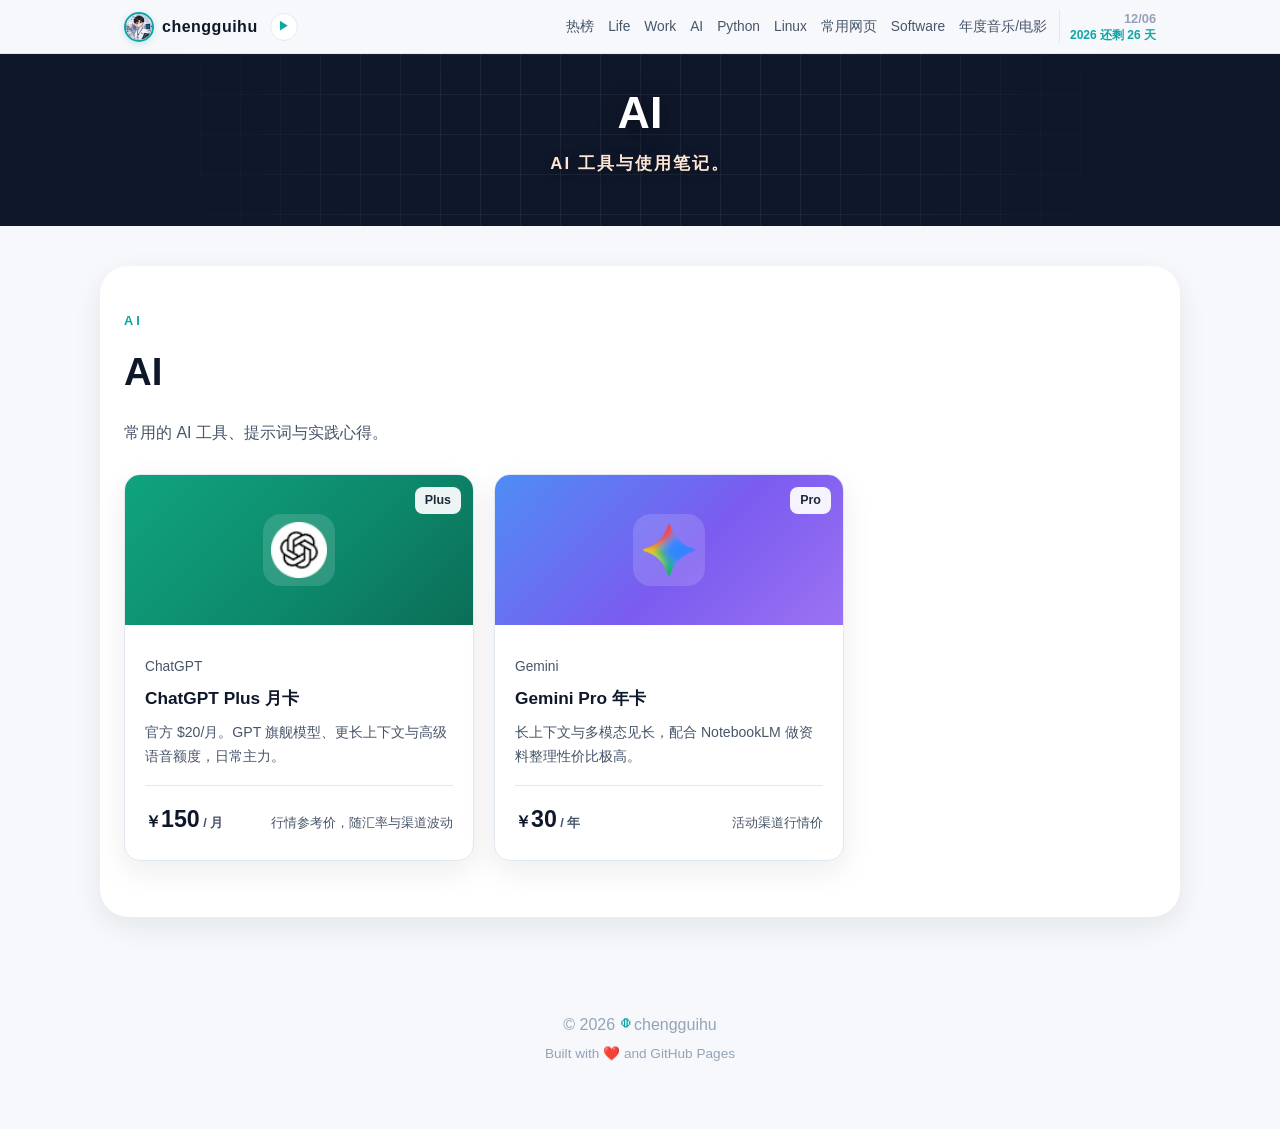
==== ai.html @ ebf8a83f "Work page: remove password hint leakage (no plaintext account), hero motto to Fab quote, drop kicker" ====
<!DOCTYPE html>
<html lang="zh-CN">
<head>
  <meta charset="UTF-8" />
  <meta name="viewport" content="width=device-width, initial-scale=1.0" />
  <title>AI | 硅基火花 · chengguihu</title>
  <meta name="description" content="常用的 AI 工具、提示词与实践心得。" />
  <link rel="stylesheet" href="css/style.css?v=20261007f" />
  <style>
    /* AI 页专用样式（仅本页生效） */
    .ai-grid { display: grid; grid-template-columns: repeat(auto-fit, minmax(280px, 1fr)); gap: 20px; max-width: 720px; }
    .ai-card {
      background: var(--surface); border: 1px solid var(--line); border-radius: 16px;
      overflow: hidden; box-shadow: var(--shadow); transition: transform .2s, box-shadow .2s;
    }
    .ai-card:hover { transform: translateY(-4px); box-shadow: 0 12px 32px rgba(0, 0, 0, .12); }
    .ai-card-head {
      height: 150px; display: flex; align-items: center; justify-content: center;
      position: relative; overflow: hidden;
    }
    .ai-card-head.gpt { background: linear-gradient(135deg, #10a37f, #0d8a6c 55%, #0b6e57); }
    .ai-card-head.gemini { background: linear-gradient(135deg, #4e8df5, #7b5cf0 55%, #9b72f2); }
    .ai-card-head img { width: 72px; height: 72px; border-radius: 18px; background: rgba(255, 255, 255, .14); padding: 8px; }
    .ai-badge {
      position: absolute; top: 12px; right: 12px; background: rgba(255, 255, 255, .92);
      color: #1f2937; font-size: 0.78rem; font-weight: 700; padding: 3px 10px; border-radius: 8px;
    }
    .ai-card-body { padding: 16px 20px 20px; }
    .ai-brand { color: var(--ink-soft); font-size: 0.86rem; margin-bottom: 6px; }
    .ai-title { margin: 0 0 8px; font-size: 1.08rem; color: var(--ink); }
    .ai-desc { color: var(--ink-soft); font-size: 0.88rem; line-height: 1.7; margin: 0 0 16px; }
    .ai-price-row {
      display: flex; align-items: baseline; justify-content: space-between;
      border-top: 1px solid var(--line); padding-top: 14px;
    }
    .ai-price { font-size: 1.45rem; font-weight: 800; color: var(--ink); }
    .ai-price .rmb { font-size: 1rem; font-weight: 700; }
    .ai-price-note { color: var(--ink-soft); font-size: 0.8rem; }
  </style>
</head>
<body>
  <!-- 背景音乐 -->
  <audio id="bgm" preload="auto"></audio>

  <!-- 顶部导航 -->
  <header class="nav" id="top">
    <div class="nav-inner">
      <div class="nav-left">
        <a class="brand" href="index.html" title="回到首页">
          <img class="brand-avatar" src="assets/avatar.jpg" alt="small wafer 头像" />
          <span>chengguihu</span>
        </a>
        <div class="nav-music">
          <button class="nav-music-toggle" id="navMusicToggle" aria-label="播放/暂停">▶</button>
          <div class="nav-music-menu" id="navMusicMenu">
            <button class="nav-music-track active" data-src="assets/bgm.mp3">曲 1</button>
            <button class="nav-music-track" data-src="assets/bgm-2.mp3">曲 2</button>
            <button class="nav-music-track" data-src="assets/bgm-3.mp3">曲 3</button>
          </div>
        </div>
      </div>
      <div class="nav-right">
        <nav class="nav-links">
          <a href="index.html#hot">热榜</a>
          <a href="life.html">Life</a>
          <a href="articles.html">Work</a>
          <a href="ai.html">AI</a>
          <a href="python.html">Python</a>
          <a href="linux.html">Linux</a>
          <a href="webapps.html">常用网页</a>
          <a href="tools.html">Software</a>
          <a href="annual.html">年度音乐/电影</a>
        </nav>
<div class="nav-countdown" id="navCountdown">
          <span class="countdown-date">--/--</span>
          <span class="countdown-days">--</span>
        </div>
      </div>
    </div>
  </header>

  <!-- 英雄区 -->
  <section class="hero hero-small">
    <div class="hero-grid" aria-hidden="true"></div>
    <div class="hero-inner">
      <h1 class="hero-title">AI</h1>
      <p class="hero-motto">AI 工具与使用笔记。</p>
    </div>
  </section>

  <!-- 内容区 -->
  <section class="section section-alt" id="ai">
    <div class="section-head">
      <span class="section-kicker">AI</span>
      <h2>AI</h2>
    </div>
    <p class="section-lead">常用的 AI 工具、提示词与实践心得。</p>

    <div class="ai-grid">
      <div class="ai-card">
        <div class="ai-card-head gpt">
          <img src="assets/icons/chatgpt.png" alt="ChatGPT" />
          <span class="ai-badge">Plus</span>
        </div>
        <div class="ai-card-body">
          <p class="ai-brand">ChatGPT</p>
          <h3 class="ai-title">ChatGPT Plus 月卡</h3>
          <p class="ai-desc">官方 $20/月。GPT 旗舰模型、更长上下文与高级语音额度，日常主力。</p>
          <div class="ai-price-row">
            <span class="ai-price"><span class="rmb">￥</span>150<span class="ai-price-note"> / 月</span></span>
            <span class="ai-price-note">行情参考价，随汇率与渠道波动</span>
          </div>
        </div>
      </div>
      <div class="ai-card">
        <div class="ai-card-head gemini">
          <img src="assets/icons/gemini.png" alt="Gemini" />
          <span class="ai-badge">Pro</span>
        </div>
        <div class="ai-card-body">
          <p class="ai-brand">Gemini</p>
          <h3 class="ai-title">Gemini Pro 年卡</h3>
          <p class="ai-desc">长上下文与多模态见长，配合 NotebookLM 做资料整理性价比极高。</p>
          <div class="ai-price-row">
            <span class="ai-price"><span class="rmb">￥</span>30<span class="ai-price-note"> / 年</span></span>
            <span class="ai-price-note">活动渠道行情价</span>
          </div>
        </div>
      </div>
    </div>
  </section>

  <!-- 页脚 -->
  <footer class="footer">
    <p>© 2026 <span class="brand-chip">◍</span> chengguihu</p>
    <p class="footer-sub">Built with ❤️ and GitHub Pages</p>
  </footer>

  <script src="js/main.js?v=20261007f"></script>
</body>
</html>
---- css/style.css ----
:root {
  --bg: #f6f8fb;
  --surface: #ffffff;
  --ink: #0f172a;
  --ink-soft: #475569;
  --ink-faint: #94a3b8;
  --line: #e2e8f0;
  --brand: #0ea5a4;        /* wafer teal */
  --brand-2: #2563eb;      /* circuit blue */
  --brand-warm: #f59e0b;   /* 暖色辅调，配 hero 图 */
  --brand-dark: #0b3b3a;
  --shadow: 0 10px 30px rgba(15, 23, 42, 0.08);
  --radius: 16px;
  --maxw: 1080px;
}

* { box-sizing: border-box; }

html { scroll-behavior: smooth; }

body {
  margin: 0;
  font-family: -apple-system, BlinkMacSystemFont, "Segoe UI", "PingFang SC",
    "Hiragino Sans GB", "Microsoft YaHei", sans-serif;
  color: var(--ink);
  background: var(--bg);
  line-height: 1.7;
  -webkit-font-smoothing: antialiased;
}

a { color: inherit; text-decoration: none; }

/* ---------- 导航 ---------- */
.nav {
  position: sticky;
  top: 0;
  z-index: 50;
  background: rgba(246, 248, 251, 0.85);
  backdrop-filter: saturate(180%) blur(12px);
  border-bottom: 1px solid var(--line);
}
.nav-inner {
  max-width: var(--maxw);
  margin: 0 auto;
  padding: 10px 24px;
  display: flex;
  align-items: center;
  justify-content: space-between;
  gap: 16px;
}
.nav-left, .nav-right { display: flex; align-items: center; gap: 12px; }
.brand {
  font-weight: 800;
  font-size: 1rem;
  letter-spacing: 0.5px;
  display: flex;
  align-items: center;
  gap: 8px;
  white-space: nowrap;
}
.brand-avatar {
  width: 30px;
  height: 30px;
  border-radius: 50%;
  object-fit: cover;
  border: 2px solid var(--brand);
  box-shadow: 0 2px 6px rgba(14,165,164,.22);
  transition: transform .15s ease;
  flex-shrink: 0;
}
.brand:hover .brand-avatar { transform: scale(1.06); }
.brand-chip { color: var(--brand); font-size: 1.3rem; line-height: 1; }

/* 导航音乐 */
.nav-music { position: relative; }
.nav-music-toggle {
  width: 28px; height: 28px;
  border-radius: 50%;
  border: 1px solid var(--line);
  background: var(--surface);
  color: var(--brand);
  font-size: 0.75rem;
  cursor: pointer;
  display: flex; align-items: center; justify-content: center;
  transition: all .2s ease;
  flex-shrink: 0;
}
.nav-music-toggle:hover { border-color: var(--brand); transform: scale(1.08); }
.nav-music-toggle.playing {
  background: var(--brand);
  color: #04201f;
  border-color: var(--brand);
  animation: pulse-small 1.6s infinite;
}
.nav-music-menu {
  position: absolute;
  top: calc(100% + 8px);
  left: 0;
  min-width: 90px;
  background: var(--surface);
  border: 1px solid var(--line);
  border-radius: 12px;
  padding: 6px;
  box-shadow: var(--shadow);
  opacity: 0;
  visibility: hidden;
  transform: translateY(-6px);
  transition: all .2s ease;
}
.nav-music:hover .nav-music-menu,
.nav-music-menu.open {
  opacity: 1;
  visibility: visible;
  transform: translateY(0);
}
.nav-music-track {
  display: block;
  width: 100%;
  padding: 7px 12px;
  border: none;
  border-radius: 8px;
  background: transparent;
  color: var(--ink-soft);
  font-size: 0.85rem;
  text-align: left;
  cursor: pointer;
  transition: all .15s ease;
}
.nav-music-track:hover { background: #eef2f7; color: var(--brand); }
.nav-music-track.active { background: var(--brand); color: #04201f; }

/* 倒计时 */
.nav-countdown {
  display: flex;
  flex-direction: column;
  align-items: flex-end;
  line-height: 1.35;
  padding-left: 10px;
  border-left: 1px solid var(--line);
}
.countdown-date {
  font-size: 0.8rem;
  color: var(--ink-faint);
  font-weight: 600;
}
.countdown-days {
  font-size: 0.75rem;
  color: var(--brand);
  font-weight: 700;
  white-space: nowrap;
}

.nav-links { display: flex; align-items: center; gap: 14px; flex-wrap: wrap; }
.nav-links a { color: var(--ink-soft); font-size: 0.86rem; font-weight: 500; transition: color .2s; white-space: nowrap; }
.nav-links a:hover { color: var(--brand); }
.nav-links a.active { color: var(--brand); font-weight: 700; }

/* 移动端菜单：≤760px 时 nav-links 常驻平铺显示（胶囊样式见文件末尾响应式） */

/* 导航下拉菜单 */
.nav-drop { position: relative; }
.nav-drop-btn {
  display: flex; align-items: center; gap: 4px;
  background: none; border: none; cursor: pointer;
  color: var(--ink-soft); font-size: 0.86rem; font-weight: 500;
  font-family: inherit;
  padding: 0;
  transition: color .2s;
  white-space: nowrap;
}
.nav-drop-btn:hover, .nav-drop.open .nav-drop-btn { color: var(--brand); }
.nav-drop .caret { font-size: 0.7rem; transition: transform .2s; }
.nav-drop.open .caret { transform: rotate(180deg); }
.nav-drop-menu {
  position: absolute;
  top: calc(100% + 10px);
  left: 50%;
  transform: translateX(-50%) translateY(-6px);
  min-width: 160px;
  background: var(--surface);
  border: 1px solid var(--line);
  border-radius: 12px;
  padding: 6px;
  box-shadow: var(--shadow);
  opacity: 0;
  visibility: hidden;
  transition: all .2s ease;
  z-index: 60;
}
.nav-drop.open .nav-drop-menu {
  opacity: 1;
  visibility: visible;
  transform: translateX(-50%) translateY(0);
}
.nav-drop-menu a {
  display: block;
  padding: 8px 12px;
  border-radius: 8px;
  color: var(--ink-soft);
  font-size: 0.86rem;
  white-space: nowrap;
  transition: all .15s ease;
}
.nav-drop-menu a:hover { background: #eef2f7; color: var(--brand); }

/* 滚动渐显 */
.reveal { opacity: 0; transform: translateY(18px); transition: opacity .6s ease, transform .6s ease; }
.reveal.in-view { opacity: 1; transform: none; }
@media (prefers-reduced-motion: reduce) {
  .reveal { opacity: 1; transform: none; transition: none; }
  html { scroll-behavior: auto; }
}
.nav-cta {
  padding: 5px 11px;
  border: 1px solid var(--line);
  border-radius: 999px;
  color: var(--ink) !important;
  font-size: 0.82rem;
}
.nav-cta:hover { border-color: var(--brand); color: var(--brand) !important; }

/* ---------- 英雄区（带背景图） ---------- */
.hero {
  position: relative;
  overflow: hidden;
  color: #fff;
  padding: 34px 24px 30px;
  background:
    linear-gradient(180deg, rgba(15,23,42,0.40) 0%, rgba(15,23,42,0.65) 55%, rgba(15,23,42,0.85) 100%),
    url('../assets/hero-bg.jpg') center/cover no-repeat;
  background-color: #0f172a;
}
.hero-small { padding: 34px 24px 28px; }
.hero-small .hero-title { font-size: clamp(1.8rem, 5vw, 2.8rem); }
.hero-grid {
  position: absolute;
  inset: 0;
  background-image:
    linear-gradient(rgba(255, 255, 255, 0.06) 1px, transparent 1px),
    linear-gradient(90deg, rgba(255, 255, 255, 0.06) 1px, transparent 1px);
  background-size: 40px 40px;
  mask-image: radial-gradient(circle at 50% 40%, #000 30%, transparent 80%);
  pointer-events: none;
}
.hero-inner { position: relative; max-width: var(--maxw); margin: 0 auto; text-align: center; }
.hero-eyebrow {
  letter-spacing: 4px;
  font-size: 0.75rem;
  color: var(--brand-warm);
  margin: 0 0 12px;
  font-weight: 700;
  text-shadow: 0 2px 12px rgba(0, 0, 0, 0.4);
}
.hero-motto {
  font-size: 1.05rem;
  color: #fde6d4;
  margin: 0 0 20px;
  font-weight: 600;
  text-shadow: 0 2px 12px rgba(0, 0, 0, 0.4);
  letter-spacing: 2px;
}
.hero-title {
  font-size: clamp(2.2rem, 6vw, 3.6rem);
  line-height: 1.1;
  margin: 0 0 12px;
  font-weight: 800;
  text-shadow: 0 4px 24px rgba(0, 0, 0, 0.45);
}
.hero-tagline {
  font-size: 1.15rem;
  color: #fff;
  margin: 0 0 24px;
  font-weight: 500;
  text-shadow: 0 2px 12px rgba(0, 0, 0, 0.4);
}
.hero-actions { display: flex; gap: 14px; justify-content: center; flex-wrap: wrap; }

/* ---------- Hero 搜索框 ---------- */
.hero-search { max-width: 620px; margin: 0 auto; }
.search-tabs { display: flex; justify-content: center; gap: 26px; margin-bottom: 14px; }
.search-tab {
  background: none; border: none; cursor: pointer;
  font-size: 1.05rem; font-weight: 700; color: rgba(255,255,255,.75);
  padding: 2px 4px 6px; position: relative;
  font-family: inherit; transition: color .2s;
}
.search-tab:hover { color: #fff; }
.search-tab.active { color: #fff; }
.search-tab.active::after {
  content: ""; position: absolute; left: 15%; right: 15%; bottom: 0;
  height: 8px; background: rgba(253, 230, 150, .8); border-radius: 4px; z-index: -1;
}
.search-tab.active { z-index: 1; }
.search-bar {
  display: flex; align-items: stretch;
  background: #fff; border-radius: 14px;
  padding: 6px; box-shadow: 0 10px 34px rgba(0,0,0,.35);
}
.search-input {
  flex: 1; border: none; outline: none;
  font-size: 1rem; padding: 10px 14px;
  color: var(--ink); background: transparent;
  font-family: inherit; min-width: 0;
}
.search-input::placeholder { color: #9aa6b2; }
.search-btn {
  width: 52px; border: none; cursor: pointer;
  background: #1e2a78; color: #fff;
  border-radius: 10px; font-size: 1.15rem;
  transition: background .2s, transform .15s;
}
.search-btn:hover { background: var(--brand-2); transform: scale(1.04); }

.btn {
  display: inline-block;
  padding: 10px 22px;
  border-radius: 999px;
  font-weight: 600;
  font-size: 0.95rem;
  transition: transform .15s ease, box-shadow .2s ease, background .2s;
  border: 1px solid transparent;
}
.btn:hover { transform: translateY(-2px); }
.btn-primary { background: var(--brand); color: #04201f; box-shadow: 0 8px 24px rgba(14,165,164,.35); }
.btn-ghost  { background: rgba(255,255,255,.10); color: #fff; border: 1px solid rgba(255,255,255,.3); backdrop-filter: blur(4px); }

/* ---------- 通用 section ---------- */
.section { max-width: var(--maxw); margin: 0 auto; padding: 40px 24px 56px; }
.section-alt { background: var(--surface); border-radius: 28px; margin: 40px auto; box-shadow: var(--shadow); }
.section-head { margin-bottom: 14px; }
.section-kicker { font-size: 0.8rem; letter-spacing: 3px; color: var(--brand); font-weight: 700; }
.section-head h2 { font-size: clamp(1.8rem, 4vw, 2.4rem); margin: 6px 0 0; }
.section-lead { color: var(--ink-soft); max-width: 720px; margin: 0 0 28px; }

/* ---------- 关于 ---------- */
.about-grid { display: grid; grid-template-columns: 1.4fr 1fr; gap: 24px; }
.about-card { background: var(--surface); border: 1px solid var(--line); border-radius: var(--radius); padding: 28px; box-shadow: var(--shadow); }
.about-bio p { margin: 0 0 14px; color: var(--ink-soft); }
.about-bio strong { color: var(--ink); }
.about-note { font-size: 0.92rem; color: var(--brand-dark); background: #e6f7f6; padding: 10px 14px; border-radius: 10px; }
.about-skills h3 { margin: 0 0 16px; font-size: 1.1rem; }

.skill-groups { display: flex; flex-direction: column; gap: 14px; }
.skill-group { display: flex; align-items: center; gap: 10px; }
.skill-label {
  flex: 0 0 44px;
  font-size: 0.8rem;
  font-weight: 700;
  color: var(--brand);
  text-align: right;
}
.tag-list {
  list-style: none;
  padding: 0 0 4px;
  margin: 0;
  display: flex;
  flex-wrap: nowrap;
  gap: 8px;
  overflow-x: auto;
  flex: 1;
}
.tag-list li {
  flex: 0 0 auto;
  background: #eef2f7; color: var(--ink-soft);
  padding: 6px 12px; border-radius: 999px; font-size: 0.85rem; font-weight: 500;
  white-space: nowrap;
}

/* ---------- 公众号文章 ---------- */
.article-list { display: flex; flex-direction: column; gap: 16px; }
.article-item {
  display: flex; gap: 20px; align-items: flex-start;
  background: var(--bg); border: 1px solid var(--line);
  border-radius: var(--radius); padding: 20px 22px; transition: border-color .2s, transform .15s;
}
.article-item:hover { border-color: var(--brand); transform: translateY(-2px); }
.article-item .article-body { flex: 1; min-width: 0; }
.article-item h3 { margin: 0 0 8px; font-size: 1.1rem; line-height: 1.45; }
.article-item h3 a { color: var(--ink); transition: color .2s; }
.article-item h3 a:hover { color: var(--brand); }
.article-digest {
  margin: 0 0 12px; color: var(--ink-soft); font-size: 0.92rem; line-height: 1.65;
  display: -webkit-box; -webkit-line-clamp: 2; -webkit-box-orient: vertical; overflow: hidden;
}
.article-meta { display: flex; gap: 16px; color: var(--ink-faint); font-size: 0.85rem; }
.article-thumb {
  width: 132px; height: 92px; border-radius: 10px; object-fit: cover;
  flex-shrink: 0; border: 1px solid var(--line); background: #fff;
}
.article-thumb-hidden { display: none; }
@media (max-width: 640px) {
  .article-thumb { width: 96px; height: 72px; }
  .article-item { padding: 16px; gap: 14px; }
}
.article-link { color: var(--brand-2); font-weight: 600; font-size: 0.92rem; }

/* ---------- 常用网页集 ---------- */
.webapps-grid { display: grid; grid-template-columns: repeat(auto-fit, minmax(300px, 1fr)); gap: 20px; }
.webapp-group { background: var(--bg); border: 1px solid var(--line); border-radius: var(--radius); padding: 22px; }
.webapp-group h3 { margin: 0 0 14px; font-size: 1.05rem; }
.webapp-list { display: flex; flex-wrap: wrap; gap: 10px; }
.webapp-chip {
  display: inline-flex; align-items: center; gap: 8px;
  padding: 8px 14px; border: 1px solid var(--line); border-radius: 999px;
  background: var(--surface); color: var(--ink-soft); font-size: 0.9rem;
  transition: color .2s, border-color .2s, transform .2s, box-shadow .2s;
}
.webapp-chip img.webapp-icon {
  width: 18px; height: 18px; border-radius: 4px; object-fit: contain; flex: none;
  background: #fff;
}
.webapp-chip:hover {
  color: var(--brand); border-color: var(--brand);
  transform: translateY(-2px); box-shadow: var(--shadow);
}

/* ---------- 常用软件集（分类卡片） ---------- */
.tool-categories { display: flex; flex-direction: column; gap: 20px; }
.tool-category {
  background: var(--surface); border: 1px solid var(--line);
  border-radius: var(--radius); padding: 24px 28px;
  box-shadow: var(--shadow); transition: border-color .2s;
}
.tool-category:hover { border-color: var(--brand); }
.tool-category > h3 {
  margin: 0 0 18px;
  font-size: 1.1rem;
  color: var(--brand-dark);
  border-left: 4px solid var(--brand);
  padding-left: 12px;
}
.tool-items { display: grid; grid-template-columns: repeat(auto-fit, minmax(280px, 1fr)); gap: 18px 24px; }
.tool-item h4 { margin: 0 0 6px; font-size: 1rem; }
.tool-item h4 a { color: var(--brand-2); font-weight: 700; transition: color .2s; }
.tool-item h4 a:hover { color: var(--brand); }
.tool-item p { margin: 0; color: var(--ink-soft); font-size: 0.92rem; line-height: 1.65; }

/* ---------- 关注我 ---------- */
.social-grid { display: grid; grid-template-columns: repeat(auto-fit, minmax(240px, 1fr)); gap: 20px; }
.social-card {
  background: var(--surface); border: 1px solid var(--line);
  border-radius: var(--radius); padding: 24px; box-shadow: var(--shadow);
  text-align: center;
}
.social-card h3 { margin: 0 0 6px; font-size: 1.05rem; }
.social-name { font-weight: 800; font-size: 1.2rem; color: var(--ink); margin: 0 0 14px; }
.social-tip { color: var(--ink-soft); font-size: 0.9rem; margin: 12px 0 10px; }
.social-link { color: var(--brand-2); font-weight: 600; font-size: 0.92rem; }
.qr-box {
  width: 120px; height: 120px; margin: 0 auto;
  border: 1px dashed var(--line); border-radius: 10px;
  display: flex; align-items: center; justify-content: center;
  background: #f8fafc; overflow: hidden;
}
.qr-box img { width: 100%; height: 100%; object-fit: cover; }
.social-avatar {
  width: 64px; height: 64px; margin: 0 auto;
  border-radius: 50%; overflow: hidden;
  border: 2px solid var(--brand);
  box-shadow: 0 3px 10px rgba(14,165,164,.22);
}
.social-avatar img { width: 100%; height: 100%; object-fit: cover; }

/* ---------- 页脚 ---------- */
.footer { text-align: center; padding: 50px 24px 60px; color: var(--ink-faint); }
.footer p { margin: 4px 0; }
.footer-sub { font-size: 0.85rem; }

@keyframes pulse-small {
  0%, 100% { box-shadow: 0 0 0 0 rgba(14,165,164,.45); }
  50% { box-shadow: 0 0 0 8px rgba(14,165,164,0); }
}

/* ---------- 响应式 ---------- */
@media (max-width: 880px) {
  .nav-inner { flex-wrap: wrap; }
  .nav-right { width: 100%; justify-content: space-between; }
  .nav-countdown { display: none; }
}
@media (max-width: 760px) {
  .about-grid { grid-template-columns: 1fr; }
  .nav-inner { padding: 10px 14px; }
  .nav-right { flex-wrap: wrap; row-gap: 8px; }
  .nav-music { display: none; }
  /* 完整菜单常驻显示：胶囊式平铺，可换行 */
  .nav-links {
    order: 5;
    width: 100%;
    display: flex;
    flex-wrap: wrap;
    gap: 6px;
    justify-content: flex-start;
  }
  .nav-links a {
    display: inline-block;
    padding: 4px 12px;
    border: 1px solid var(--line);
    border-radius: 999px;
    background: var(--surface);
    font-size: 0.82rem;
    white-space: nowrap;
  }
  .nav-links a.active { border-color: var(--brand); background: rgba(14,165,164,.08); }
  .hero { padding: 50px 20px 40px; }
  .section { padding: 60px 20px; }
  .skill-group { align-items: flex-start; flex-direction: column; gap: 6px; }
  .skill-label { text-align: left; }
  .tool-category { padding: 20px 22px; }
  .tool-items { grid-template-columns: 1fr; }
}

/* ---------- 热榜（首页板块 / hot.html 共用） ---------- */
.hot-board { display: grid; grid-template-columns: repeat(auto-fill, minmax(330px, 1fr)); gap: 18px; }
.hot-board.single { grid-template-columns: 1fr; max-width: 720px; }
.hot-col {
  background: var(--surface); border: 1px solid var(--line);
  border-radius: var(--radius); box-shadow: var(--shadow); overflow: hidden;
}
/* 放在白色 section-alt 卡片里时，用浅底以免同色糊在一起 */
.section-alt .hot-col { background: var(--bg); box-shadow: none; }
.hot-col-head {
  display: flex; align-items: center; gap: 8px; padding: 14px 18px;
  border-bottom: 1px solid var(--line); font-weight: 800; font-size: 1rem;
}
.hot-col-head .dot { width: 8px; height: 8px; border-radius: 50%; flex-shrink: 0; }
.hot-col-head .count { margin-left: auto; font-size: 0.78rem; color: var(--ink-faint); font-weight: 500; }
.hot-list { list-style: none; margin: 0; padding: 6px 0; }
.hot-item { display: flex; align-items: flex-start; gap: 10px; padding: 9px 18px; transition: background .15s; }
.hot-item:hover { background: #eef2f7; }
.hot-rank {
  flex: 0 0 20px; text-align: center; font-weight: 800; font-size: 0.85rem;
  color: var(--ink-faint); line-height: 1.6;
}
.hot-rank.top1 { color: #e11d48; }
.hot-rank.top2 { color: #ea580c; }
.hot-rank.top3 { color: #d97706; }
.hot-body { flex: 1; min-width: 0; }
.hot-title {
  font-size: 0.92rem; line-height: 1.5; color: var(--ink);
  overflow: hidden; text-overflow: ellipsis;
  display: -webkit-box; -webkit-line-clamp: 2; -webkit-box-orient: vertical;
}
.hot-item:hover .hot-title { color: var(--brand); }
.hot-sub { display: flex; gap: 10px; align-items: center; margin-top: 3px; font-size: 0.76rem; color: var(--ink-faint); }
.hot-badge { display: inline-block; padding: 0 6px; border-radius: 6px; font-size: 0.7rem; background: #fee2e2; color: #dc2626; font-weight: 700; line-height: 1.5; }
.hot-hot { font-variant-numeric: tabular-nums; }
.hot-msg { padding: 26px 18px; color: var(--ink-faint); font-size: 0.9rem; text-align: center; }
.hot-skeleton { padding: 10px 18px; }
.hot-skeleton i {
  display: block; height: 12px; border-radius: 6px; margin: 12px 0;
  background: linear-gradient(90deg, #eef2f7 25%, #e2e8f0 37%, #eef2f7 63%);
  background-size: 400% 100%; animation: hot-shimmer 1.3s infinite;
}
@keyframes hot-shimmer { 0% { background-position: 100% 50%; } 100% { background-position: 0 50%; } }
.hot-foot { margin-top: 18px; display: flex; align-items: center; justify-content: space-between; gap: 12px; flex-wrap: wrap; }
.hot-updated { font-size: 0.82rem; color: var(--ink-faint); }
.hot-refresh {
  border: 1px solid var(--line); background: var(--surface); color: var(--ink-soft);
  padding: 7px 14px; border-radius: 999px; font-size: 0.85rem; cursor: pointer;
  font-family: inherit; transition: all .2s;
}
.hot-refresh:hover { border-color: var(--brand); color: var(--brand); }
.hot-refresh.spin { opacity: .6; pointer-events: none; }
@media (max-width: 640px) {
  .hot-board { grid-template-columns: 1fr; }
}
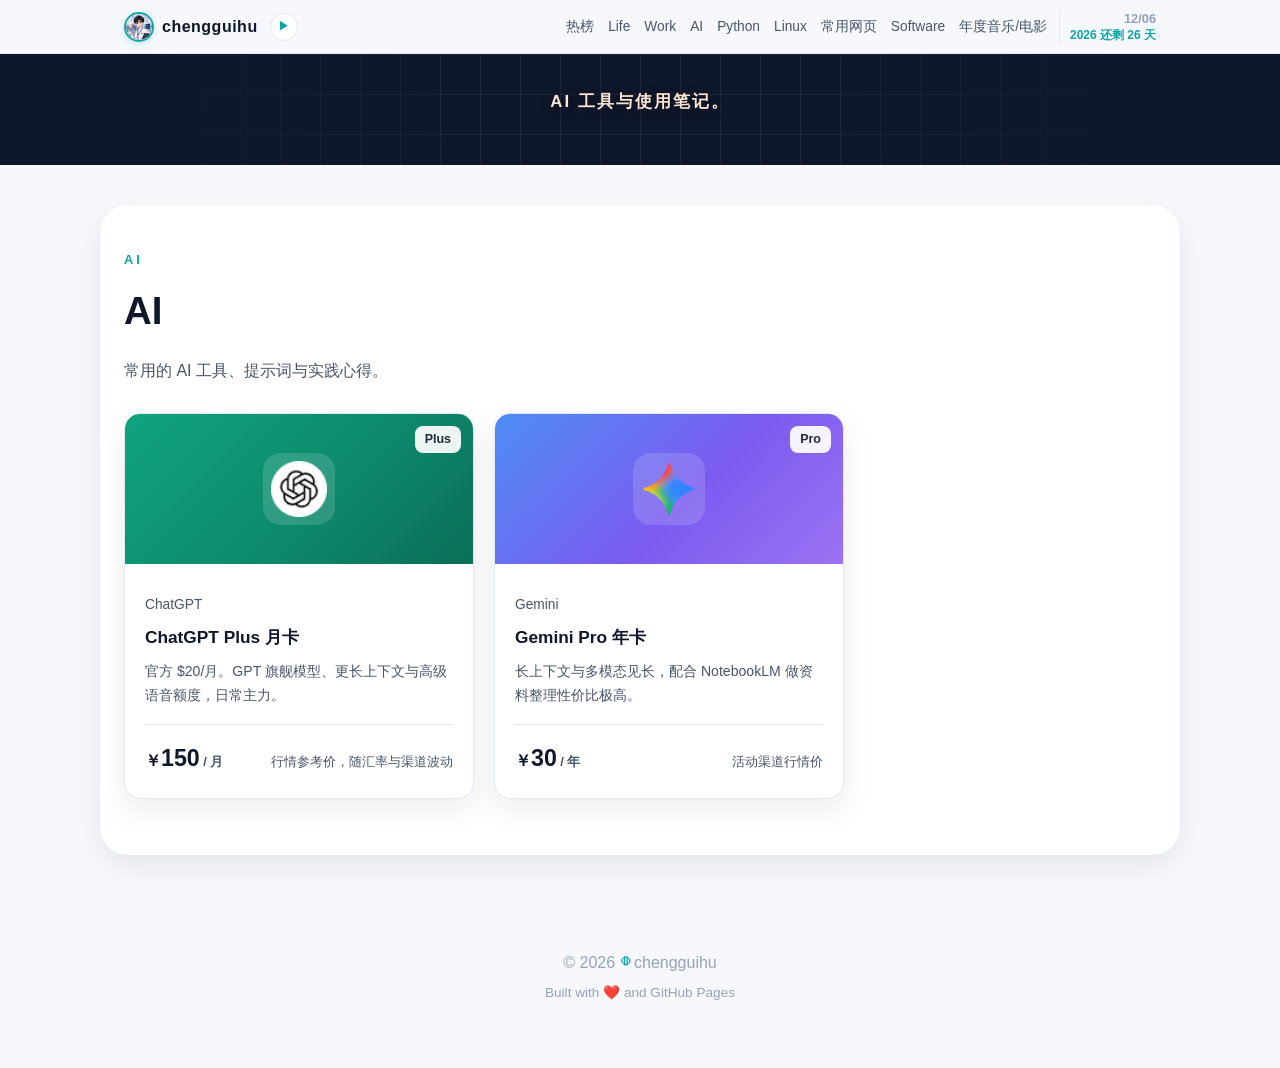
==== commit 094731c2: "Remove big hero titles on all subpages (keep motto only); homepage hero kept" ====
--- a/ai.html
+++ b/ai.html
@@ -83,7 +83,6 @@
   <section class="hero hero-small">
     <div class="hero-grid" aria-hidden="true"></div>
     <div class="hero-inner">
-      <h1 class="hero-title">AI</h1>
       <p class="hero-motto">AI 工具与使用笔记。</p>
     </div>
   </section>
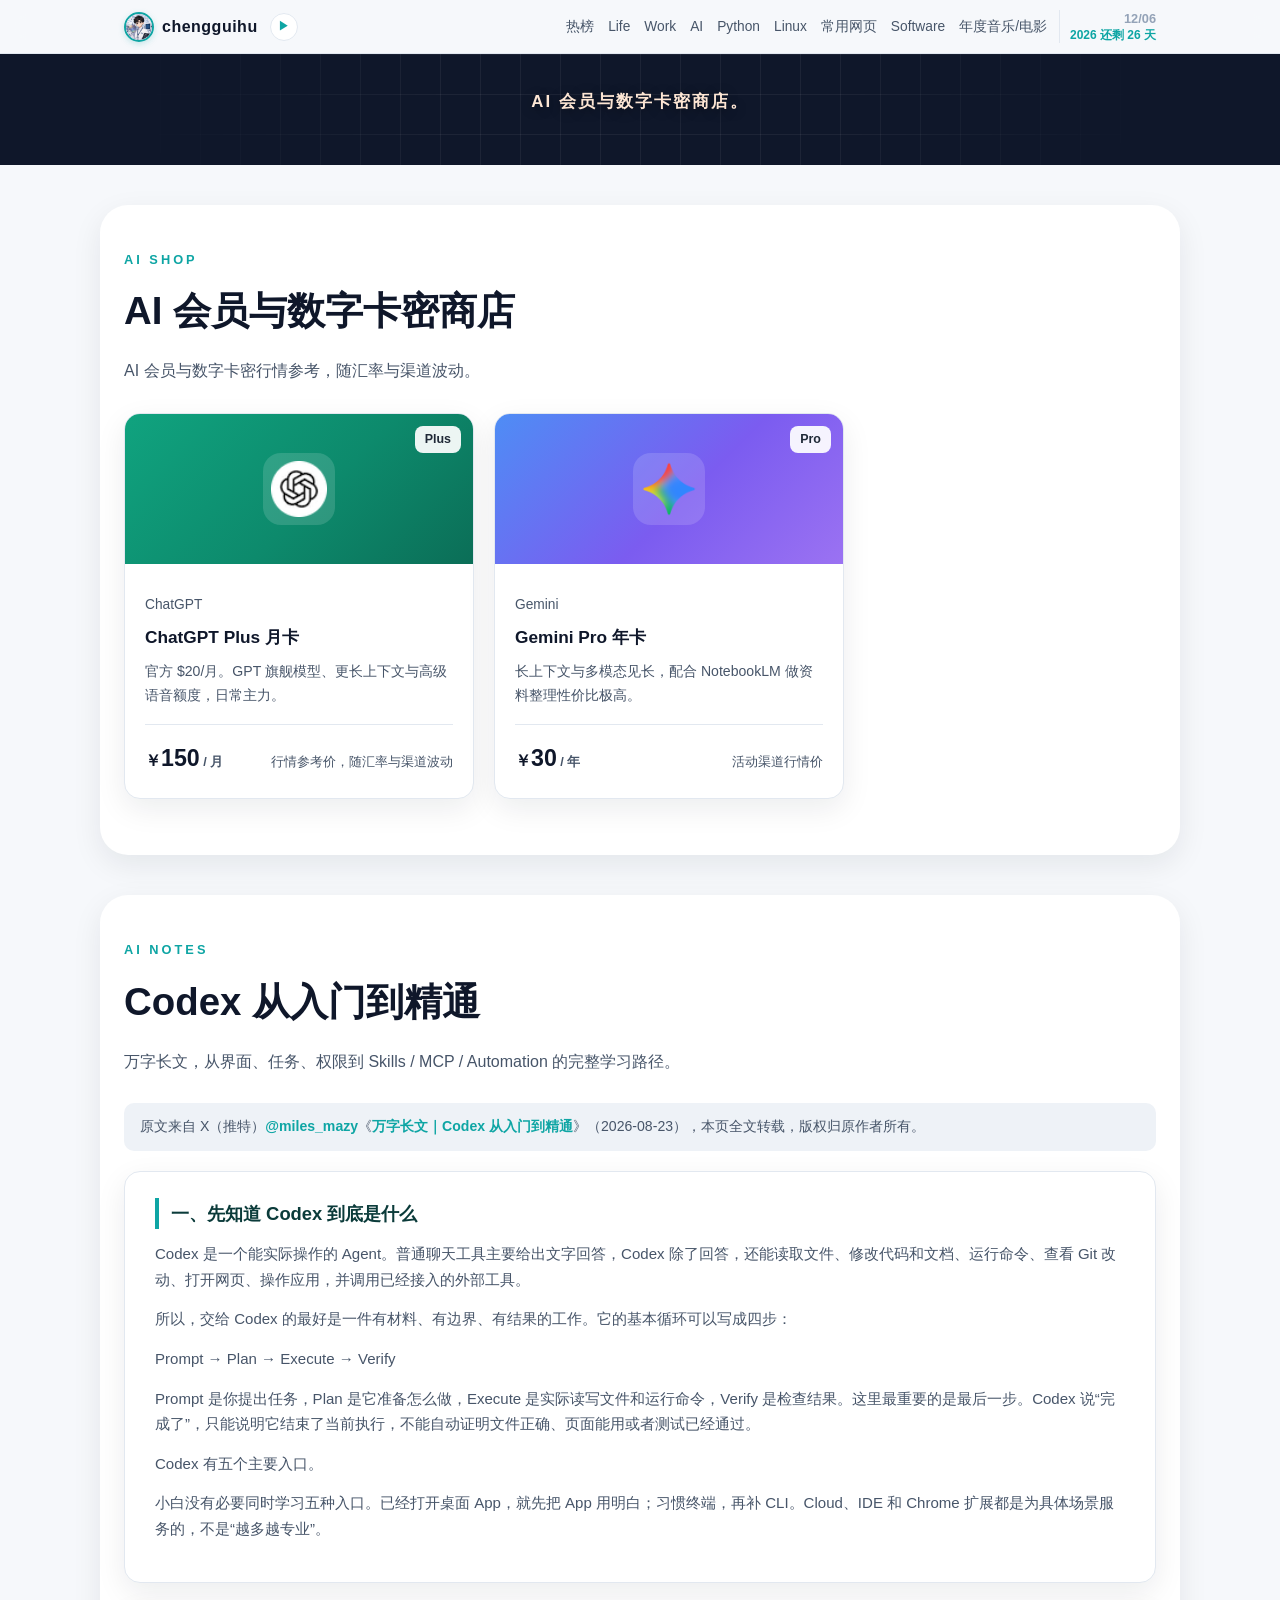
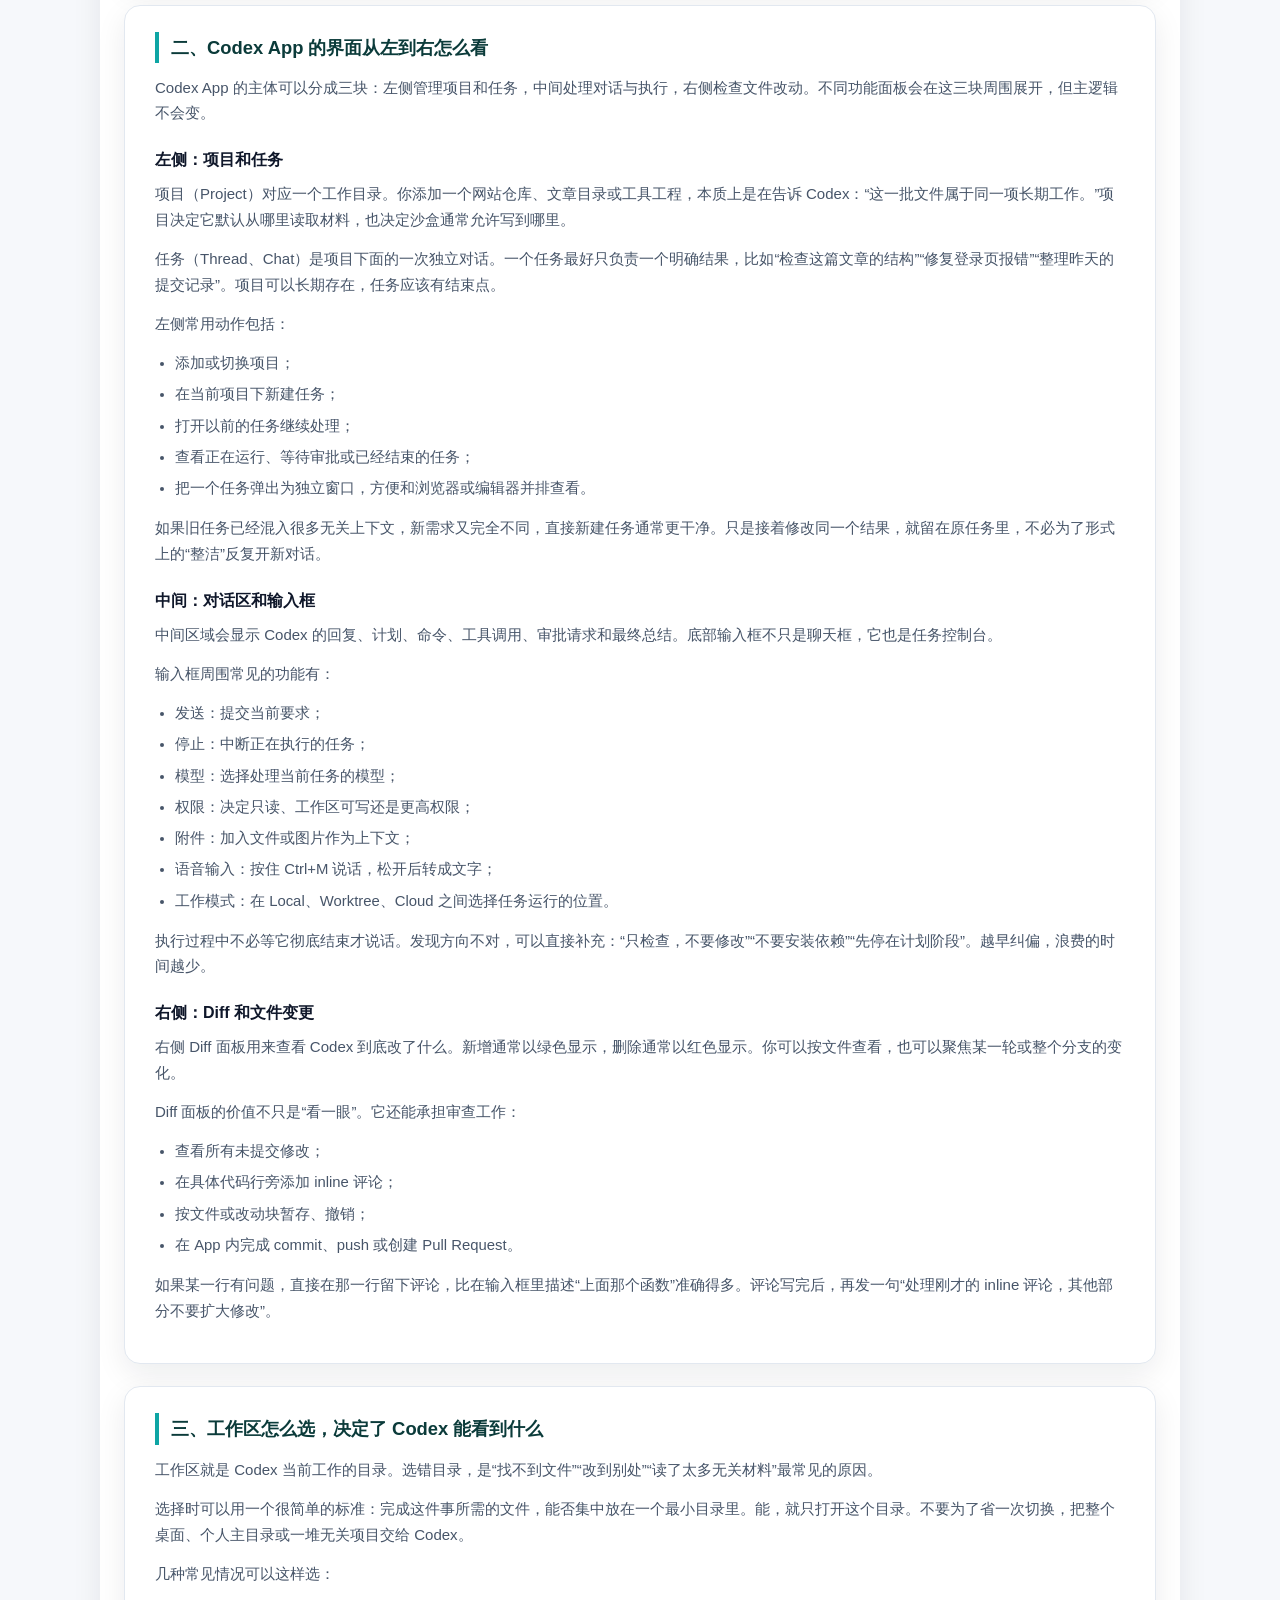
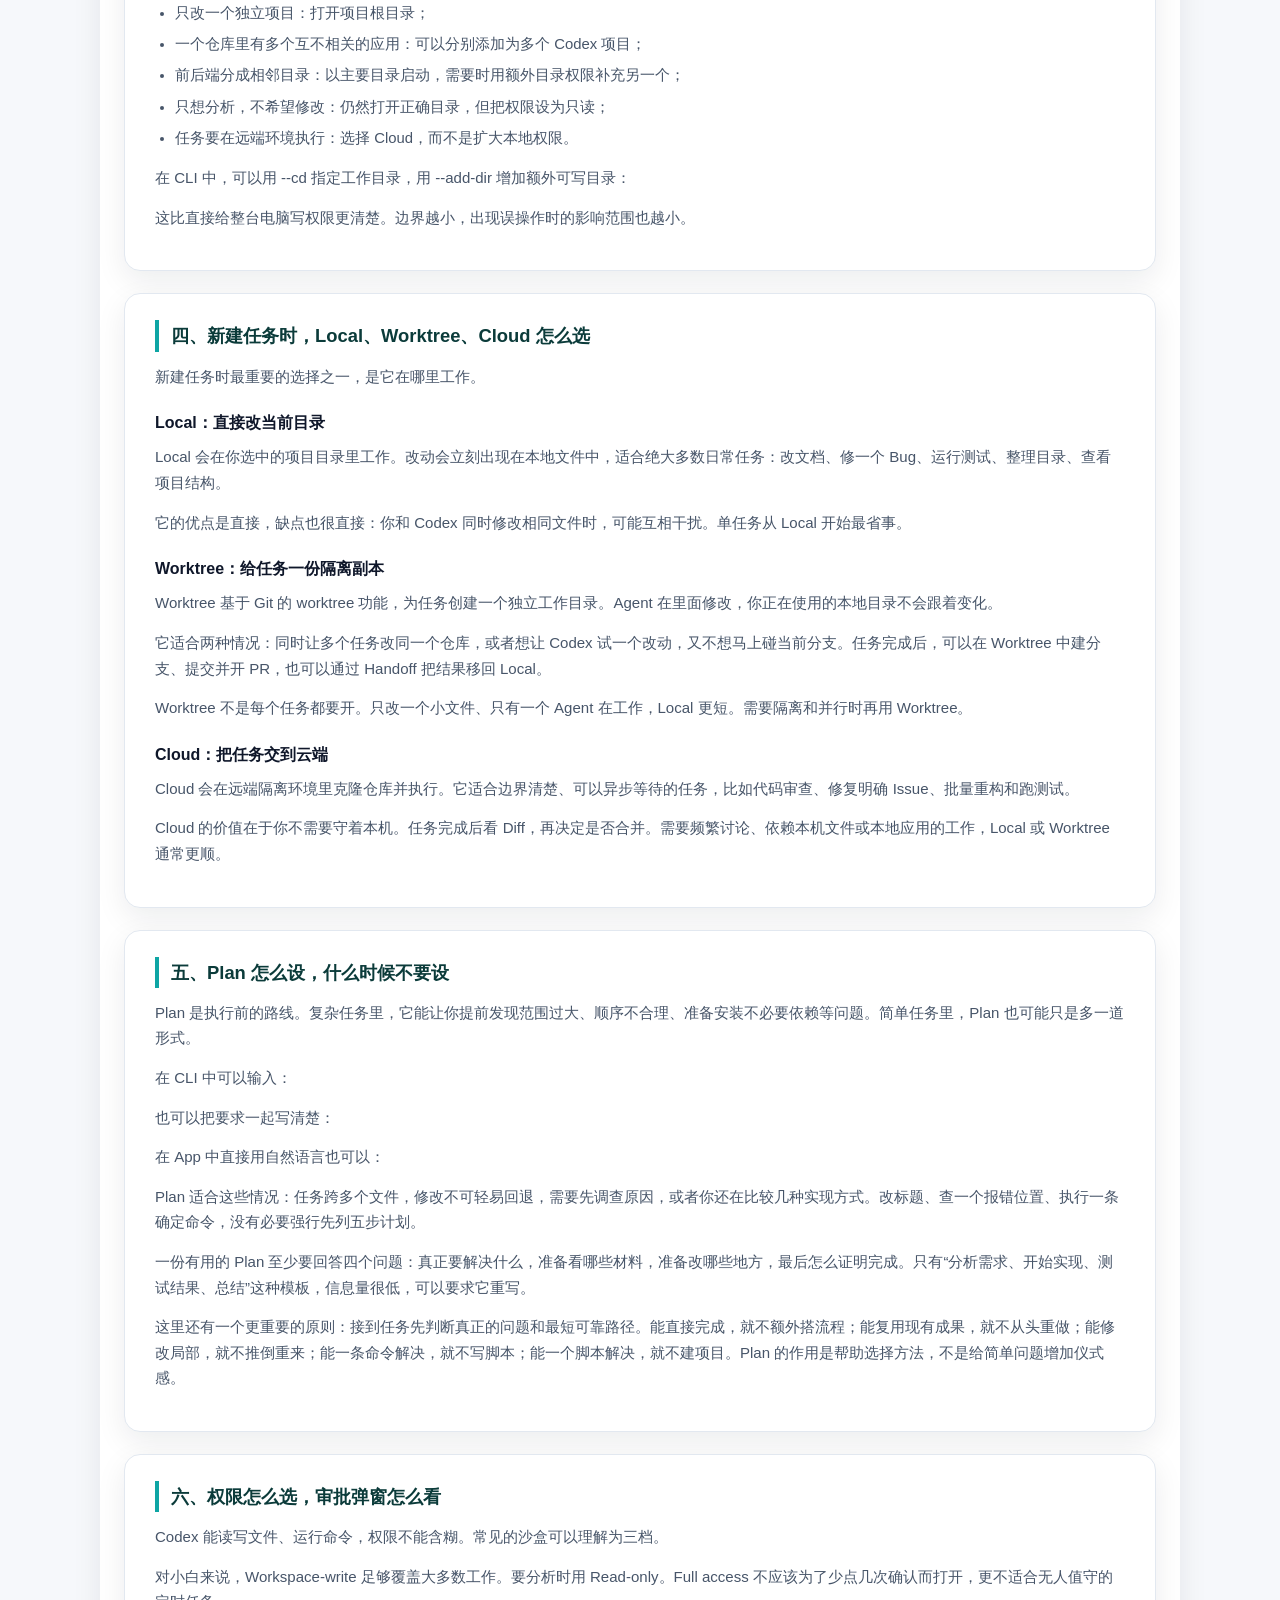
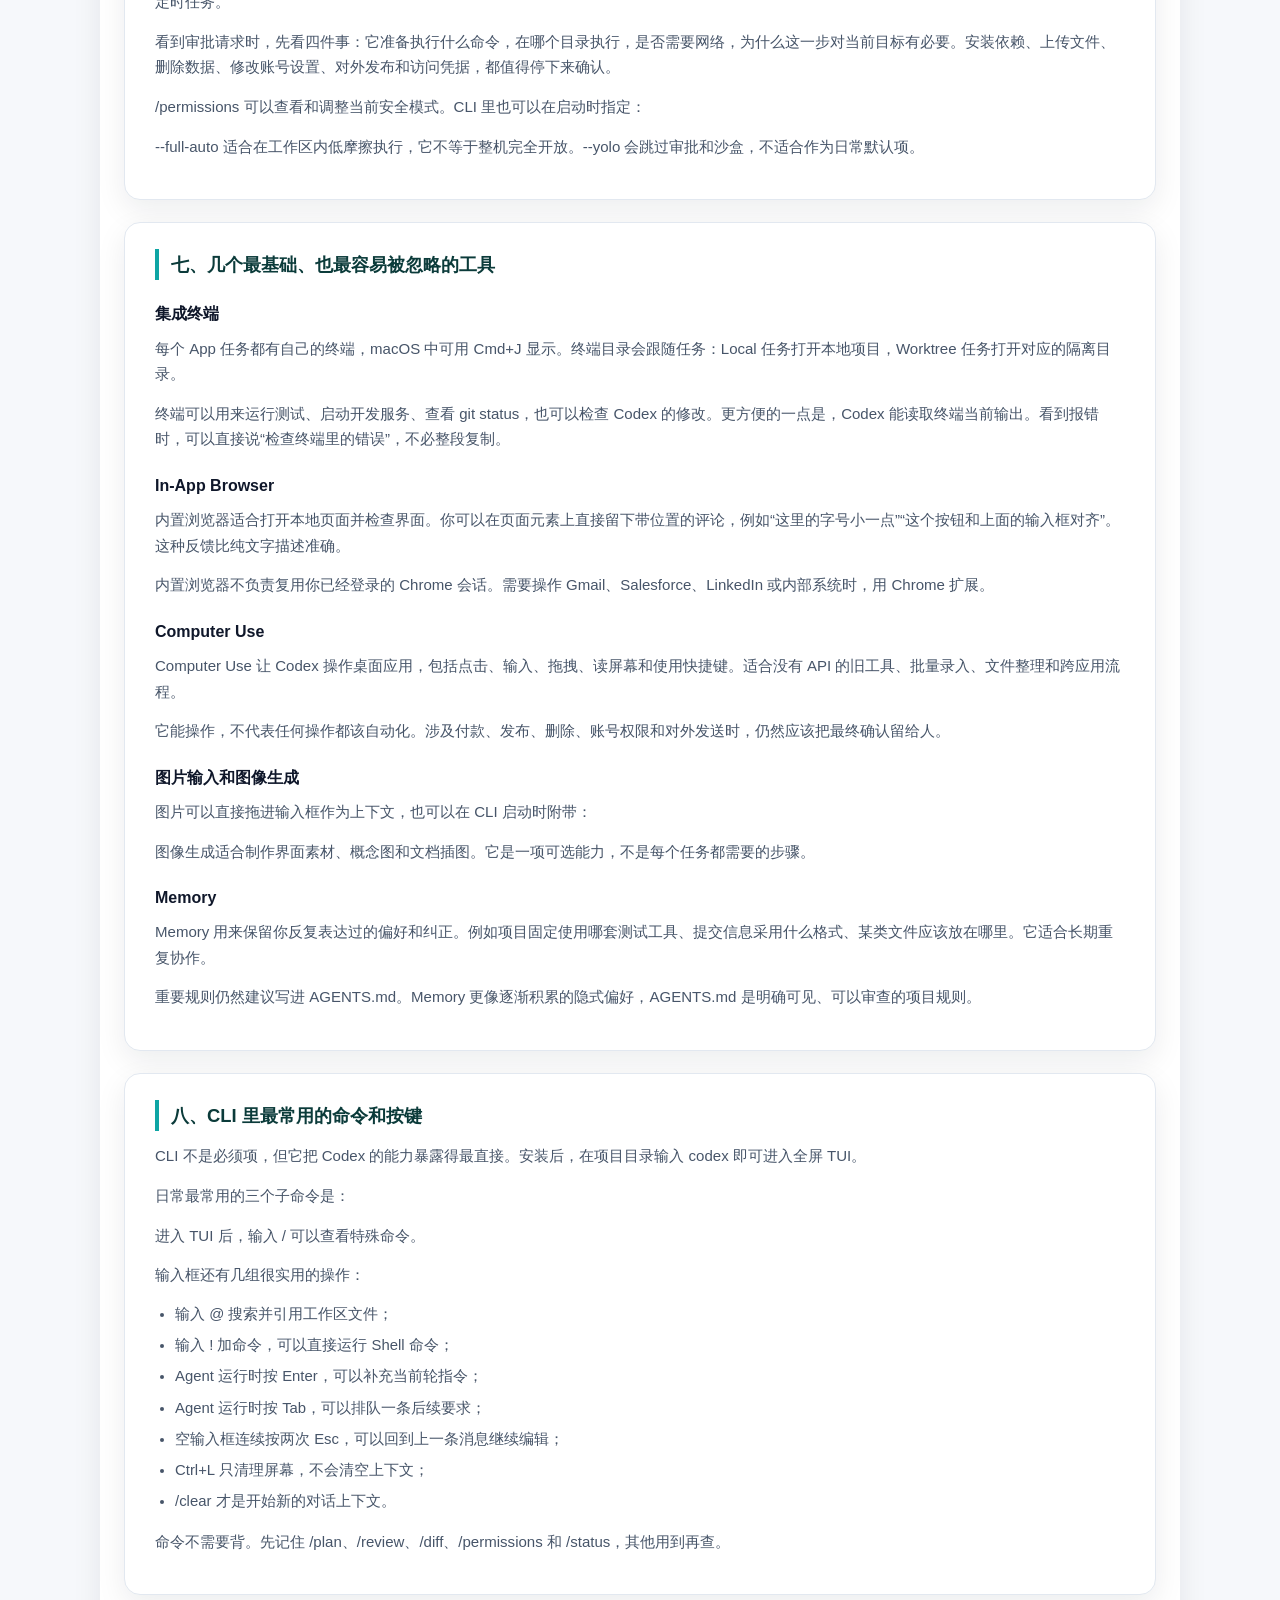
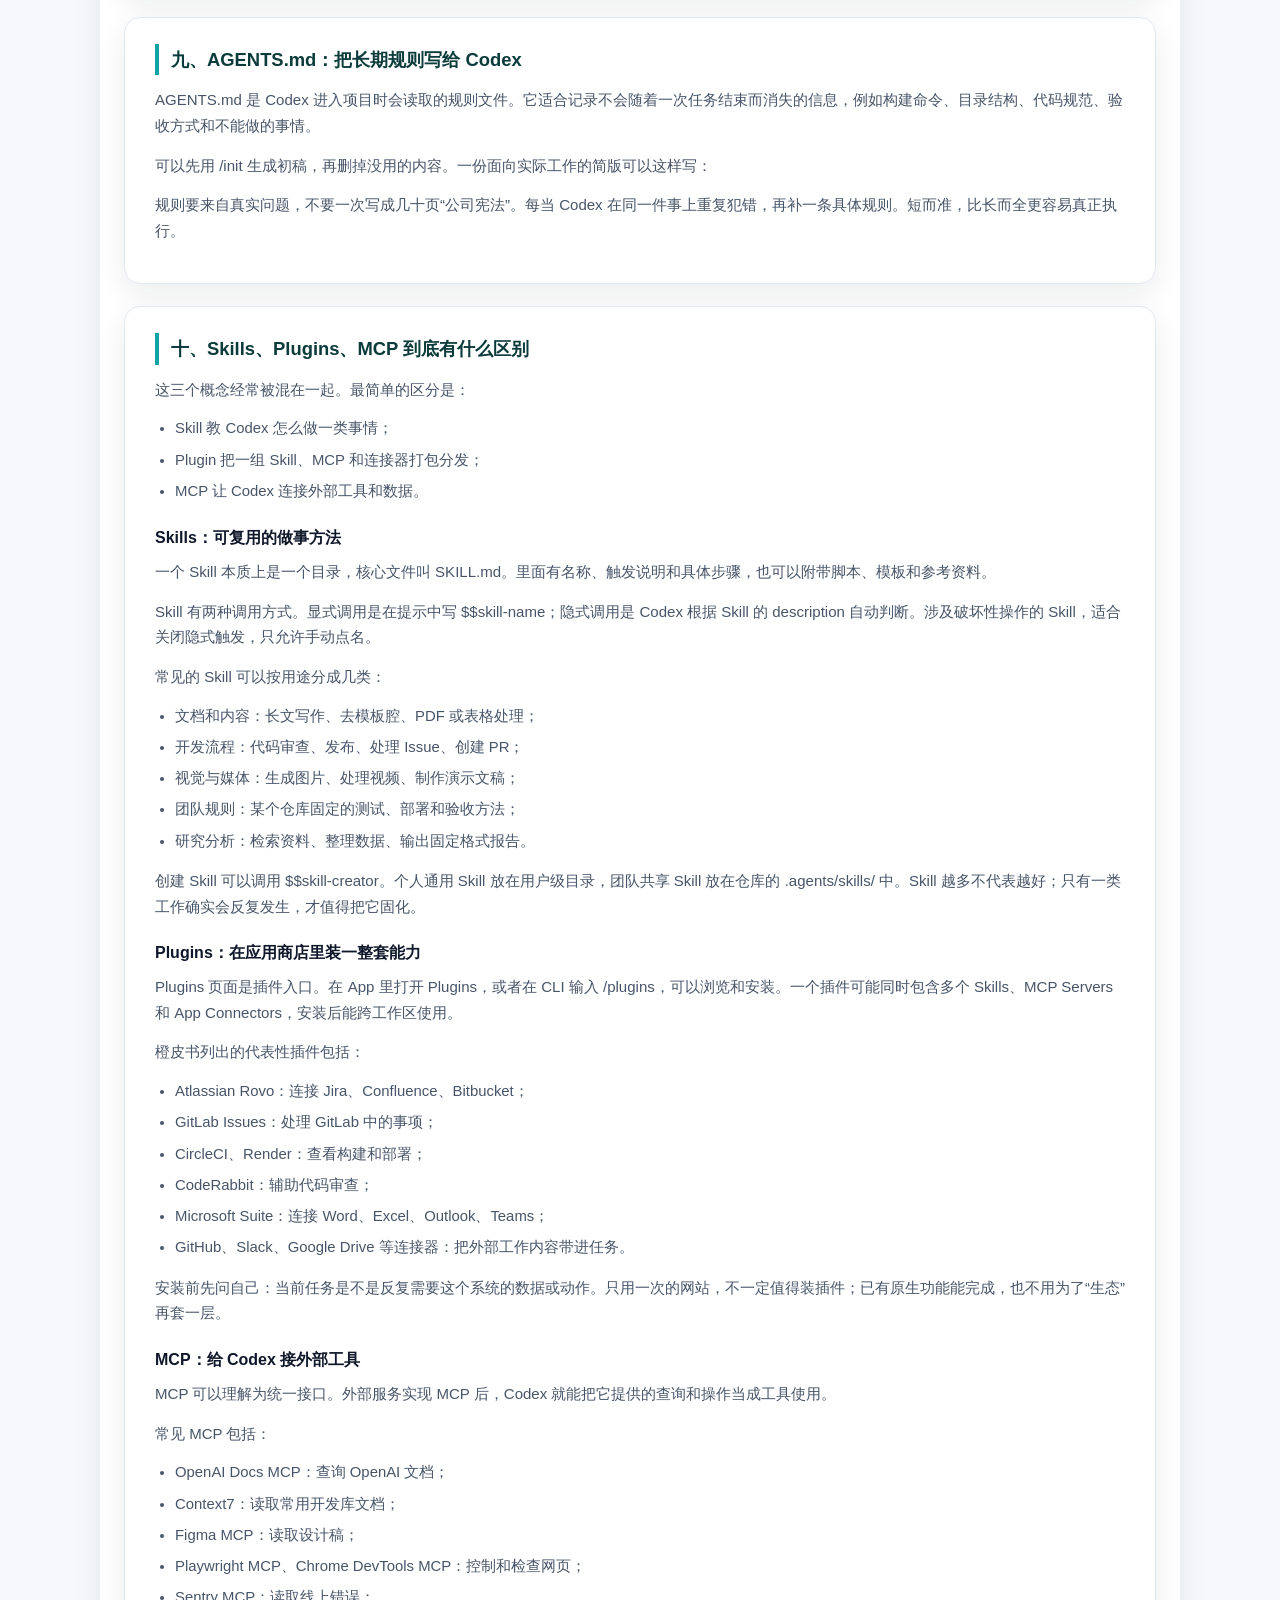
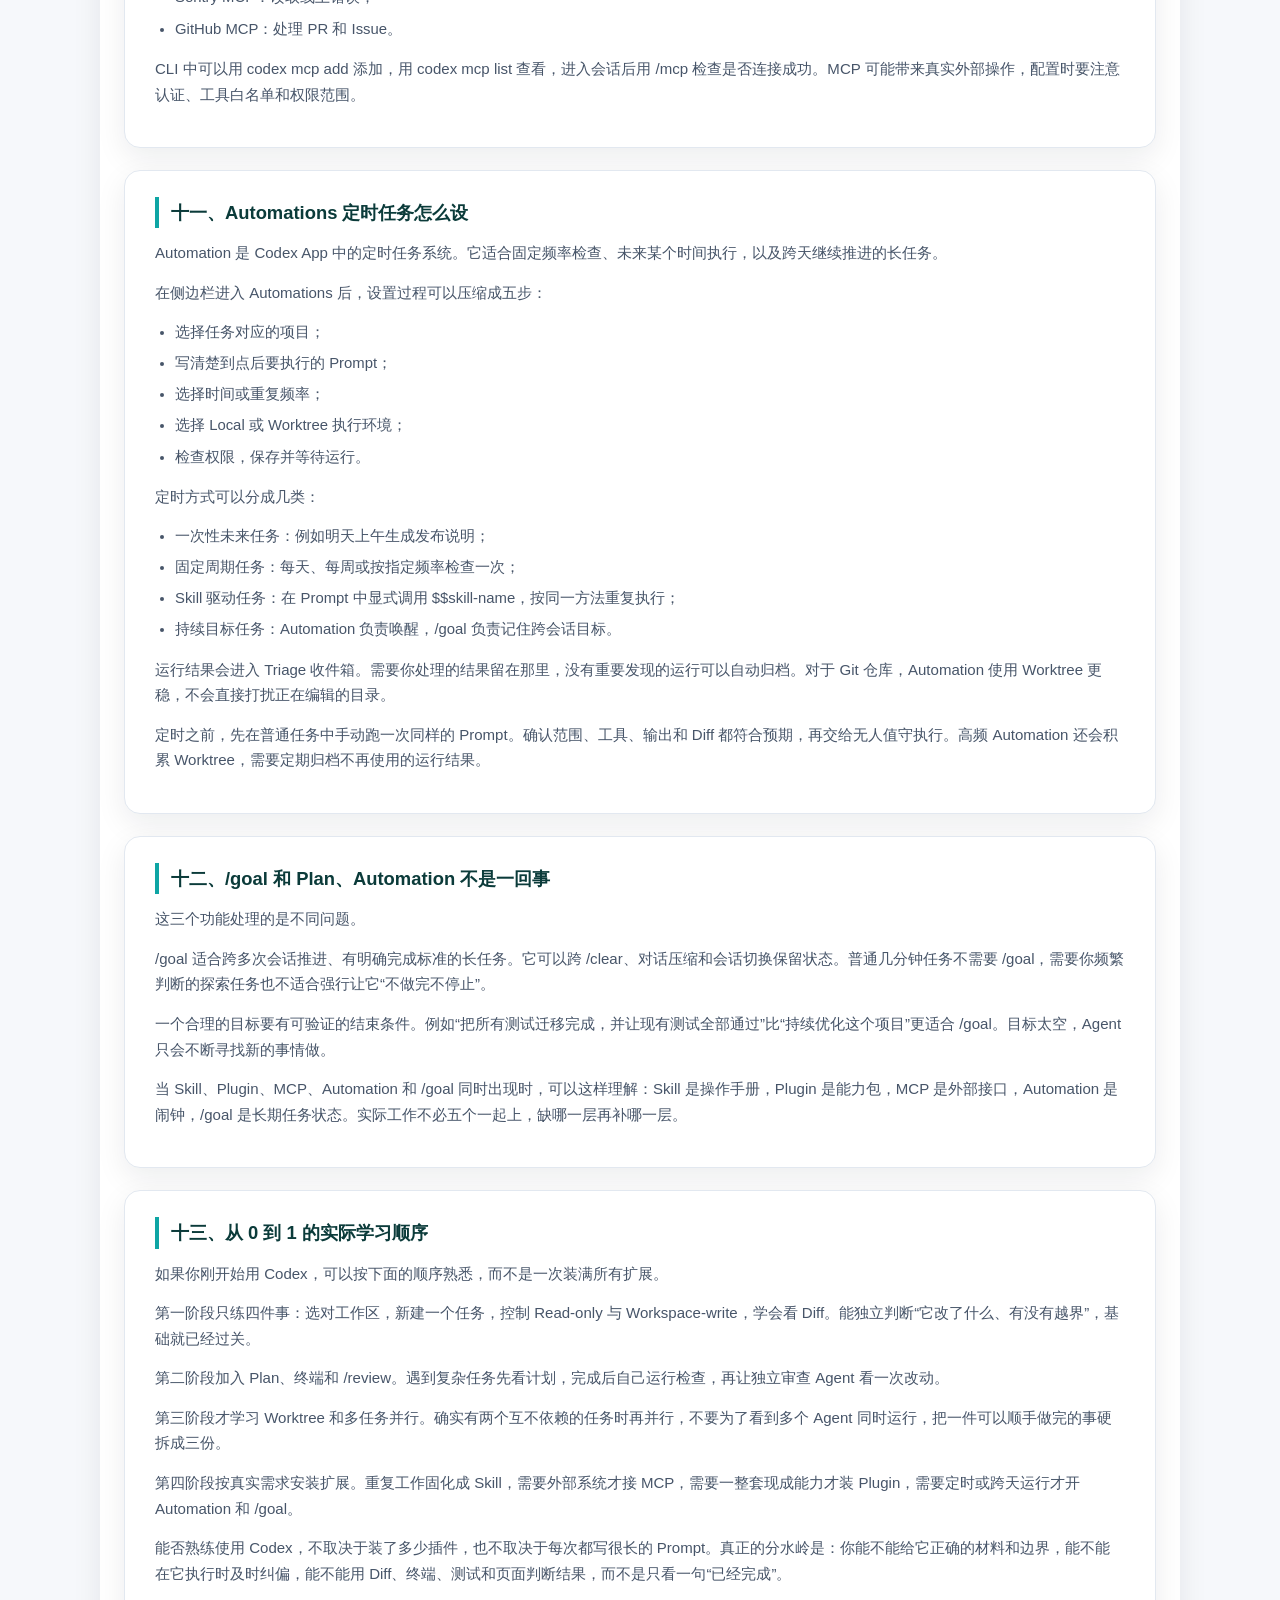
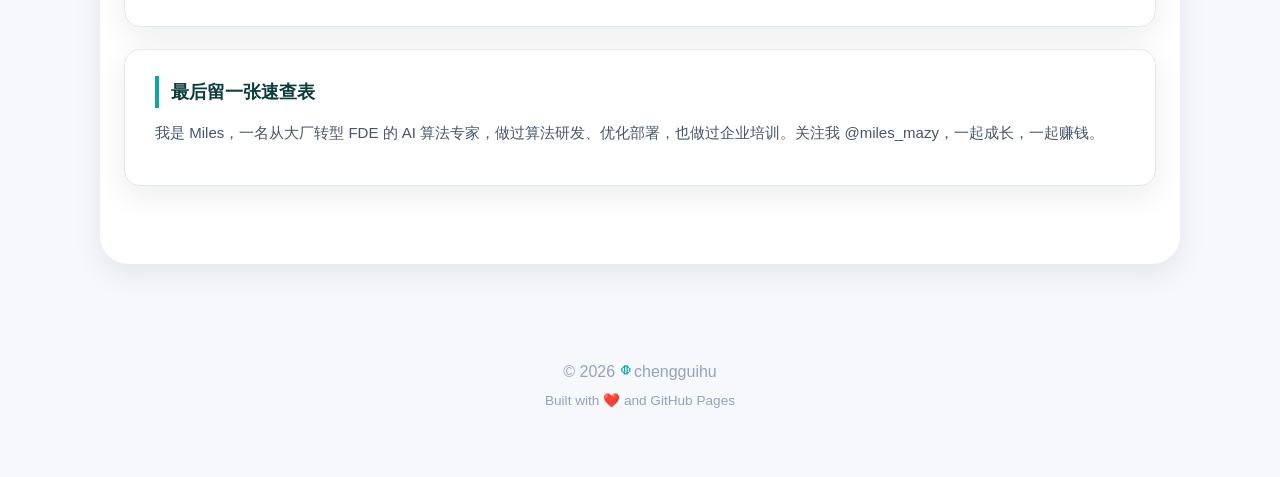
==== commit 6f6ae1d7: "AI page: rename to AI 会员与数字卡密商店; add full Codex guide article (from @miles_mazy X article)" ====
--- a/ai.html
+++ b/ai.html
@@ -3,8 +3,8 @@
 <head>
   <meta charset="UTF-8" />
   <meta name="viewport" content="width=device-width, initial-scale=1.0" />
-  <title>AI | 硅基火花 · chengguihu</title>
-  <meta name="description" content="常用的 AI 工具、提示词与实践心得。" />
+  <title>AI 会员与数字卡密商店 | chengguihu</title>
+  <meta name="description" content="AI 会员与数字卡密行情参考，附 Codex 从入门到精通万字笔记。" />
   <link rel="stylesheet" href="css/style.css?v=20261007f" />
   <style>
     /* AI 页专用样式（仅本页生效） */
@@ -36,6 +36,29 @@
     .ai-price { font-size: 1.45rem; font-weight: 800; color: var(--ink); }
     .ai-price .rmb { font-size: 1rem; font-weight: 700; }
     .ai-price-note { color: var(--ink-soft); font-size: 0.8rem; }
+
+    /* Codex 长文排版 */
+    .doc-section {
+      background: var(--surface); border: 1px solid var(--line);
+      border-radius: var(--radius); box-shadow: var(--shadow);
+      padding: 26px 30px; margin-bottom: 22px;
+    }
+    .doc-section > h3 {
+      margin: 0 0 12px; font-size: 1.15rem; color: var(--brand-dark);
+      border-left: 4px solid var(--brand); padding-left: 12px;
+    }
+    .doc-section p { color: var(--ink-soft); font-size: 0.94rem; margin: 0 0 14px; }
+    .doc-section h4 { margin: 20px 0 8px; font-size: 1rem; color: var(--ink); }
+    .doc-section ul.doc-list { margin: 0 0 14px; padding-left: 20px; color: var(--ink-soft); font-size: 0.93rem; }
+    .doc-section ul.doc-list li { margin: 6px 0; }
+    .doc-src {
+      background: #eef2f7; border-radius: 10px; padding: 12px 16px;
+      font-size: 0.88rem; color: var(--ink-soft); margin: 0 0 20px;
+    }
+    .doc-src a { color: var(--brand); font-weight: 600; }
+    @media (max-width: 640px) {
+      .doc-section { padding: 20px 18px; }
+    }
   </style>
 </head>
 <body>
@@ -83,17 +106,17 @@
   <section class="hero hero-small">
     <div class="hero-grid" aria-hidden="true"></div>
     <div class="hero-inner">
-      <p class="hero-motto">AI 工具与使用笔记。</p>
+      <p class="hero-motto">AI 会员与数字卡密商店。</p>
     </div>
   </section>
 
   <!-- 内容区 -->
   <section class="section section-alt" id="ai">
     <div class="section-head">
-      <span class="section-kicker">AI</span>
-      <h2>AI</h2>
-    </div>
-    <p class="section-lead">常用的 AI 工具、提示词与实践心得。</p>
+      <span class="section-kicker">AI SHOP</span>
+      <h2>AI 会员与数字卡密商店</h2>
+    </div>
+    <p class="section-lead">AI 会员与数字卡密行情参考，随汇率与渠道波动。</p>
 
     <div class="ai-grid">
       <div class="ai-card">
@@ -129,6 +152,238 @@
     </div>
   </section>
 
+  <!-- Codex 长文 -->
+  <section class="section section-alt" id="codex">
+    <div class="section-head">
+      <span class="section-kicker">AI NOTES</span>
+      <h2>Codex 从入门到精通</h2>
+    </div>
+    <p class="section-lead">万字长文，从界面、任务、权限到 Skills / MCP / Automation 的完整学习路径。</p>
+    <div class="doc-src">原文来自 X（推特）<a href="https://x.com/miles_mazy" target="_blank" rel="noopener">@miles_mazy</a>《<a href="https://x.com/miles_mazy/status/2091339513134010554" target="_blank" rel="noopener">万字长文｜Codex 从入门到精通</a>》（2026-08-23），本页全文转载，版权归原作者所有。</div>
+    <div class="doc-section" id="codex-sec">
+      <h3>一、先知道 Codex 到底是什么</h3>
+      <p>Codex 是一个能实际操作的 Agent。普通聊天工具主要给出文字回答，Codex 除了回答，还能读取文件、修改代码和文档、运行命令、查看 Git 改动、打开网页、操作应用，并调用已经接入的外部工具。</p>
+      <p>所以，交给 Codex 的最好是一件有材料、有边界、有结果的工作。它的基本循环可以写成四步：</p>
+      <p>Prompt → Plan → Execute → Verify</p>
+      <p>Prompt 是你提出任务，Plan 是它准备怎么做，Execute 是实际读写文件和运行命令，Verify 是检查结果。这里最重要的是最后一步。Codex 说“完成了”，只能说明它结束了当前执行，不能自动证明文件正确、页面能用或者测试已经通过。</p>
+      <p>Codex 有五个主要入口。</p>
+      <p>小白没有必要同时学习五种入口。已经打开桌面 App，就先把 App 用明白；习惯终端，再补 CLI。Cloud、IDE 和 Chrome 扩展都是为具体场景服务的，不是“越多越专业”。</p>
+    </div>
+    <div class="doc-section" id="codex-sec">
+      <h3>二、Codex App 的界面从左到右怎么看</h3>
+      <p>Codex App 的主体可以分成三块：左侧管理项目和任务，中间处理对话与执行，右侧检查文件改动。不同功能面板会在这三块周围展开，但主逻辑不会变。</p>
+      <h4>左侧：项目和任务</h4>
+      <p>项目（Project）对应一个工作目录。你添加一个网站仓库、文章目录或工具工程，本质上是在告诉 Codex：“这一批文件属于同一项长期工作。”项目决定它默认从哪里读取材料，也决定沙盒通常允许写到哪里。</p>
+      <p>任务（Thread、Chat）是项目下面的一次独立对话。一个任务最好只负责一个明确结果，比如“检查这篇文章的结构”“修复登录页报错”“整理昨天的提交记录”。项目可以长期存在，任务应该有结束点。</p>
+      <p>左侧常用动作包括：</p>
+      <ul class="doc-list">
+        <li>添加或切换项目；</li>
+        <li>在当前项目下新建任务；</li>
+        <li>打开以前的任务继续处理；</li>
+        <li>查看正在运行、等待审批或已经结束的任务；</li>
+        <li>把一个任务弹出为独立窗口，方便和浏览器或编辑器并排查看。</li>
+      </ul>
+      <p>如果旧任务已经混入很多无关上下文，新需求又完全不同，直接新建任务通常更干净。只是接着修改同一个结果，就留在原任务里，不必为了形式上的“整洁”反复开新对话。</p>
+      <h4>中间：对话区和输入框</h4>
+      <p>中间区域会显示 Codex 的回复、计划、命令、工具调用、审批请求和最终总结。底部输入框不只是聊天框，它也是任务控制台。</p>
+      <p>输入框周围常见的功能有：</p>
+      <ul class="doc-list">
+        <li>发送：提交当前要求；</li>
+        <li>停止：中断正在执行的任务；</li>
+        <li>模型：选择处理当前任务的模型；</li>
+        <li>权限：决定只读、工作区可写还是更高权限；</li>
+        <li>附件：加入文件或图片作为上下文；</li>
+        <li>语音输入：按住 Ctrl+M 说话，松开后转成文字；</li>
+        <li>工作模式：在 Local、Worktree、Cloud 之间选择任务运行的位置。</li>
+      </ul>
+      <p>执行过程中不必等它彻底结束才说话。发现方向不对，可以直接补充：“只检查，不要修改”“不要安装依赖”“先停在计划阶段”。越早纠偏，浪费的时间越少。</p>
+      <h4>右侧：Diff 和文件变更</h4>
+      <p>右侧 Diff 面板用来查看 Codex 到底改了什么。新增通常以绿色显示，删除通常以红色显示。你可以按文件查看，也可以聚焦某一轮或整个分支的变化。</p>
+      <p>Diff 面板的价值不只是“看一眼”。它还能承担审查工作：</p>
+      <ul class="doc-list">
+        <li>查看所有未提交修改；</li>
+        <li>在具体代码行旁添加 inline 评论；</li>
+        <li>按文件或改动块暂存、撤销；</li>
+        <li>在 App 内完成 commit、push 或创建 Pull Request。</li>
+      </ul>
+      <p>如果某一行有问题，直接在那一行留下评论，比在输入框里描述“上面那个函数”准确得多。评论写完后，再发一句“处理刚才的 inline 评论，其他部分不要扩大修改”。</p>
+    </div>
+    <div class="doc-section" id="codex-sec">
+      <h3>三、工作区怎么选，决定了 Codex 能看到什么</h3>
+      <p>工作区就是 Codex 当前工作的目录。选错目录，是“找不到文件”“改到别处”“读了太多无关材料”最常见的原因。</p>
+      <p>选择时可以用一个很简单的标准：完成这件事所需的文件，能否集中放在一个最小目录里。能，就只打开这个目录。不要为了省一次切换，把整个桌面、个人主目录或一堆无关项目交给 Codex。</p>
+      <p>几种常见情况可以这样选：</p>
+      <ul class="doc-list">
+        <li>只改一个独立项目：打开项目根目录；</li>
+        <li>一个仓库里有多个互不相关的应用：可以分别添加为多个 Codex 项目；</li>
+        <li>前后端分成相邻目录：以主要目录启动，需要时用额外目录权限补充另一个；</li>
+        <li>只想分析，不希望修改：仍然打开正确目录，但把权限设为只读；</li>
+        <li>任务要在远端环境执行：选择 Cloud，而不是扩大本地权限。</li>
+      </ul>
+      <p>在 CLI 中，可以用 --cd 指定工作目录，用 --add-dir 增加额外可写目录：</p>
+      <p>这比直接给整台电脑写权限更清楚。边界越小，出现误操作时的影响范围也越小。</p>
+    </div>
+    <div class="doc-section" id="codex-sec">
+      <h3>四、新建任务时，Local、Worktree、Cloud 怎么选</h3>
+      <p>新建任务时最重要的选择之一，是它在哪里工作。</p>
+      <h4>Local：直接改当前目录</h4>
+      <p>Local 会在你选中的项目目录里工作。改动会立刻出现在本地文件中，适合绝大多数日常任务：改文档、修一个 Bug、运行测试、整理目录、查看项目结构。</p>
+      <p>它的优点是直接，缺点也很直接：你和 Codex 同时修改相同文件时，可能互相干扰。单任务从 Local 开始最省事。</p>
+      <h4>Worktree：给任务一份隔离副本</h4>
+      <p>Worktree 基于 Git 的 worktree 功能，为任务创建一个独立工作目录。Agent 在里面修改，你正在使用的本地目录不会跟着变化。</p>
+      <p>它适合两种情况：同时让多个任务改同一个仓库，或者想让 Codex 试一个改动，又不想马上碰当前分支。任务完成后，可以在 Worktree 中建分支、提交并开 PR，也可以通过 Handoff 把结果移回 Local。</p>
+      <p>Worktree 不是每个任务都要开。只改一个小文件、只有一个 Agent 在工作，Local 更短。需要隔离和并行时再用 Worktree。</p>
+      <h4>Cloud：把任务交到云端</h4>
+      <p>Cloud 会在远端隔离环境里克隆仓库并执行。它适合边界清楚、可以异步等待的任务，比如代码审查、修复明确 Issue、批量重构和跑测试。</p>
+      <p>Cloud 的价值在于你不需要守着本机。任务完成后看 Diff，再决定是否合并。需要频繁讨论、依赖本机文件或本地应用的工作，Local 或 Worktree 通常更顺。</p>
+    </div>
+    <div class="doc-section" id="codex-sec">
+      <h3>五、Plan 怎么设，什么时候不要设</h3>
+      <p>Plan 是执行前的路线。复杂任务里，它能让你提前发现范围过大、顺序不合理、准备安装不必要依赖等问题。简单任务里，Plan 也可能只是多一道形式。</p>
+      <p>在 CLI 中可以输入：</p>
+      <p>也可以把要求一起写清楚：</p>
+      <p>在 App 中直接用自然语言也可以：</p>
+      <p>Plan 适合这些情况：任务跨多个文件，修改不可轻易回退，需要先调查原因，或者你还在比较几种实现方式。改标题、查一个报错位置、执行一条确定命令，没有必要强行先列五步计划。</p>
+      <p>一份有用的 Plan 至少要回答四个问题：真正要解决什么，准备看哪些材料，准备改哪些地方，最后怎么证明完成。只有“分析需求、开始实现、测试结果、总结”这种模板，信息量很低，可以要求它重写。</p>
+      <p>这里还有一个更重要的原则：接到任务先判断真正的问题和最短可靠路径。能直接完成，就不额外搭流程；能复用现有成果，就不从头重做；能修改局部，就不推倒重来；能一条命令解决，就不写脚本；能一个脚本解决，就不建项目。Plan 的作用是帮助选择方法，不是给简单问题增加仪式感。</p>
+    </div>
+    <div class="doc-section" id="codex-sec">
+      <h3>六、权限怎么选，审批弹窗怎么看</h3>
+      <p>Codex 能读写文件、运行命令，权限不能含糊。常见的沙盒可以理解为三档。</p>
+      <p>对小白来说，Workspace-write 足够覆盖大多数工作。要分析时用 Read-only。Full access 不应该为了少点几次确认而打开，更不适合无人值守的定时任务。</p>
+      <p>看到审批请求时，先看四件事：它准备执行什么命令，在哪个目录执行，是否需要网络，为什么这一步对当前目标有必要。安装依赖、上传文件、删除数据、修改账号设置、对外发布和访问凭据，都值得停下来确认。</p>
+      <p>/permissions 可以查看和调整当前安全模式。CLI 里也可以在启动时指定：</p>
+      <p>--full-auto 适合在工作区内低摩擦执行，它不等于整机完全开放。--yolo 会跳过审批和沙盒，不适合作为日常默认项。</p>
+    </div>
+    <div class="doc-section" id="codex-sec">
+      <h3>七、几个最基础、也最容易被忽略的工具</h3>
+      <h4>集成终端</h4>
+      <p>每个 App 任务都有自己的终端，macOS 中可用 Cmd+J 显示。终端目录会跟随任务：Local 任务打开本地项目，Worktree 任务打开对应的隔离目录。</p>
+      <p>终端可以用来运行测试、启动开发服务、查看 git status，也可以检查 Codex 的修改。更方便的一点是，Codex 能读取终端当前输出。看到报错时，可以直接说“检查终端里的错误”，不必整段复制。</p>
+      <h4>In-App Browser</h4>
+      <p>内置浏览器适合打开本地页面并检查界面。你可以在页面元素上直接留下带位置的评论，例如“这里的字号小一点”“这个按钮和上面的输入框对齐”。这种反馈比纯文字描述准确。</p>
+      <p>内置浏览器不负责复用你已经登录的 Chrome 会话。需要操作 Gmail、Salesforce、LinkedIn 或内部系统时，用 Chrome 扩展。</p>
+      <h4>Computer Use</h4>
+      <p>Computer Use 让 Codex 操作桌面应用，包括点击、输入、拖拽、读屏幕和使用快捷键。适合没有 API 的旧工具、批量录入、文件整理和跨应用流程。</p>
+      <p>它能操作，不代表任何操作都该自动化。涉及付款、发布、删除、账号权限和对外发送时，仍然应该把最终确认留给人。</p>
+      <h4>图片输入和图像生成</h4>
+      <p>图片可以直接拖进输入框作为上下文，也可以在 CLI 启动时附带：</p>
+      <p>图像生成适合制作界面素材、概念图和文档插图。它是一项可选能力，不是每个任务都需要的步骤。</p>
+      <h4>Memory</h4>
+      <p>Memory 用来保留你反复表达过的偏好和纠正。例如项目固定使用哪套测试工具、提交信息采用什么格式、某类文件应该放在哪里。它适合长期重复协作。</p>
+      <p>重要规则仍然建议写进 AGENTS.md。Memory 更像逐渐积累的隐式偏好，AGENTS.md 是明确可见、可以审查的项目规则。</p>
+    </div>
+    <div class="doc-section" id="codex-sec">
+      <h3>八、CLI 里最常用的命令和按键</h3>
+      <p>CLI 不是必须项，但它把 Codex 的能力暴露得最直接。安装后，在项目目录输入 codex 即可进入全屏 TUI。</p>
+      <p>日常最常用的三个子命令是：</p>
+      <p>进入 TUI 后，输入 / 可以查看特殊命令。</p>
+      <p>输入框还有几组很实用的操作：</p>
+      <ul class="doc-list">
+        <li>输入 @ 搜索并引用工作区文件；</li>
+        <li>输入 ! 加命令，可以直接运行 Shell 命令；</li>
+        <li>Agent 运行时按 Enter，可以补充当前轮指令；</li>
+        <li>Agent 运行时按 Tab，可以排队一条后续要求；</li>
+        <li>空输入框连续按两次 Esc，可以回到上一条消息继续编辑；</li>
+        <li>Ctrl+L 只清理屏幕，不会清空上下文；</li>
+        <li>/clear 才是开始新的对话上下文。</li>
+      </ul>
+      <p>命令不需要背。先记住 /plan、/review、/diff、/permissions 和 /status，其他用到再查。</p>
+    </div>
+    <div class="doc-section" id="codex-sec">
+      <h3>九、AGENTS.md：把长期规则写给 Codex</h3>
+      <p>AGENTS.md 是 Codex 进入项目时会读取的规则文件。它适合记录不会随着一次任务结束而消失的信息，例如构建命令、目录结构、代码规范、验收方式和不能做的事情。</p>
+      <p>可以先用 /init 生成初稿，再删掉没用的内容。一份面向实际工作的简版可以这样写：</p>
+      <p>规则要来自真实问题，不要一次写成几十页“公司宪法”。每当 Codex 在同一件事上重复犯错，再补一条具体规则。短而准，比长而全更容易真正执行。</p>
+    </div>
+    <div class="doc-section" id="codex-sec">
+      <h3>十、Skills、Plugins、MCP 到底有什么区别</h3>
+      <p>这三个概念经常被混在一起。最简单的区分是：</p>
+      <ul class="doc-list">
+        <li>Skill 教 Codex 怎么做一类事情；</li>
+        <li>Plugin 把一组 Skill、MCP 和连接器打包分发；</li>
+        <li>MCP 让 Codex 连接外部工具和数据。</li>
+      </ul>
+      <h4>Skills：可复用的做事方法</h4>
+      <p>一个 Skill 本质上是一个目录，核心文件叫 SKILL.md。里面有名称、触发说明和具体步骤，也可以附带脚本、模板和参考资料。</p>
+      <p>Skill 有两种调用方式。显式调用是在提示中写 $$skill-name；隐式调用是 Codex 根据 Skill 的 description 自动判断。涉及破坏性操作的 Skill，适合关闭隐式触发，只允许手动点名。</p>
+      <p>常见的 Skill 可以按用途分成几类：</p>
+      <ul class="doc-list">
+        <li>文档和内容：长文写作、去模板腔、PDF 或表格处理；</li>
+        <li>开发流程：代码审查、发布、处理 Issue、创建 PR；</li>
+        <li>视觉与媒体：生成图片、处理视频、制作演示文稿；</li>
+        <li>团队规则：某个仓库固定的测试、部署和验收方法；</li>
+        <li>研究分析：检索资料、整理数据、输出固定格式报告。</li>
+      </ul>
+      <p>创建 Skill 可以调用 $$skill-creator。个人通用 Skill 放在用户级目录，团队共享 Skill 放在仓库的 .agents/skills/ 中。Skill 越多不代表越好；只有一类工作确实会反复发生，才值得把它固化。</p>
+      <h4>Plugins：在应用商店里装一整套能力</h4>
+      <p>Plugins 页面是插件入口。在 App 里打开 Plugins，或者在 CLI 输入 /plugins，可以浏览和安装。一个插件可能同时包含多个 Skills、MCP Servers 和 App Connectors，安装后能跨工作区使用。</p>
+      <p>橙皮书列出的代表性插件包括：</p>
+      <ul class="doc-list">
+        <li>Atlassian Rovo：连接 Jira、Confluence、Bitbucket；</li>
+        <li>GitLab Issues：处理 GitLab 中的事项；</li>
+        <li>CircleCI、Render：查看构建和部署；</li>
+        <li>CodeRabbit：辅助代码审查；</li>
+        <li>Microsoft Suite：连接 Word、Excel、Outlook、Teams；</li>
+        <li>GitHub、Slack、Google Drive 等连接器：把外部工作内容带进任务。</li>
+      </ul>
+      <p>安装前先问自己：当前任务是不是反复需要这个系统的数据或动作。只用一次的网站，不一定值得装插件；已有原生功能能完成，也不用为了“生态”再套一层。</p>
+      <h4>MCP：给 Codex 接外部工具</h4>
+      <p>MCP 可以理解为统一接口。外部服务实现 MCP 后，Codex 就能把它提供的查询和操作当成工具使用。</p>
+      <p>常见 MCP 包括：</p>
+      <ul class="doc-list">
+        <li>OpenAI Docs MCP：查询 OpenAI 文档；</li>
+        <li>Context7：读取常用开发库文档；</li>
+        <li>Figma MCP：读取设计稿；</li>
+        <li>Playwright MCP、Chrome DevTools MCP：控制和检查网页；</li>
+        <li>Sentry MCP：读取线上错误；</li>
+        <li>GitHub MCP：处理 PR 和 Issue。</li>
+      </ul>
+      <p>CLI 中可以用 codex mcp add 添加，用 codex mcp list 查看，进入会话后用 /mcp 检查是否连接成功。MCP 可能带来真实外部操作，配置时要注意认证、工具白名单和权限范围。</p>
+    </div>
+    <div class="doc-section" id="codex-sec">
+      <h3>十一、Automations 定时任务怎么设</h3>
+      <p>Automation 是 Codex App 中的定时任务系统。它适合固定频率检查、未来某个时间执行，以及跨天继续推进的长任务。</p>
+      <p>在侧边栏进入 Automations 后，设置过程可以压缩成五步：</p>
+      <ul class="doc-list">
+        <li>选择任务对应的项目；</li>
+        <li>写清楚到点后要执行的 Prompt；</li>
+        <li>选择时间或重复频率；</li>
+        <li>选择 Local 或 Worktree 执行环境；</li>
+        <li>检查权限，保存并等待运行。</li>
+      </ul>
+      <p>定时方式可以分成几类：</p>
+      <ul class="doc-list">
+        <li>一次性未来任务：例如明天上午生成发布说明；</li>
+        <li>固定周期任务：每天、每周或按指定频率检查一次；</li>
+        <li>Skill 驱动任务：在 Prompt 中显式调用 $$skill-name，按同一方法重复执行；</li>
+        <li>持续目标任务：Automation 负责唤醒，/goal 负责记住跨会话目标。</li>
+      </ul>
+      <p>运行结果会进入 Triage 收件箱。需要你处理的结果留在那里，没有重要发现的运行可以自动归档。对于 Git 仓库，Automation 使用 Worktree 更稳，不会直接打扰正在编辑的目录。</p>
+      <p>定时之前，先在普通任务中手动跑一次同样的 Prompt。确认范围、工具、输出和 Diff 都符合预期，再交给无人值守执行。高频 Automation 还会积累 Worktree，需要定期归档不再使用的运行结果。</p>
+    </div>
+    <div class="doc-section" id="codex-sec">
+      <h3>十二、/goal 和 Plan、Automation 不是一回事</h3>
+      <p>这三个功能处理的是不同问题。</p>
+      <p>/goal 适合跨多次会话推进、有明确完成标准的长任务。它可以跨 /clear、对话压缩和会话切换保留状态。普通几分钟任务不需要 /goal，需要你频繁判断的探索任务也不适合强行让它“不做完不停止”。</p>
+      <p>一个合理的目标要有可验证的结束条件。例如“把所有测试迁移完成，并让现有测试全部通过”比“持续优化这个项目”更适合 /goal。目标太空，Agent 只会不断寻找新的事情做。</p>
+      <p>当 Skill、Plugin、MCP、Automation 和 /goal 同时出现时，可以这样理解：Skill 是操作手册，Plugin 是能力包，MCP 是外部接口，Automation 是闹钟，/goal 是长期任务状态。实际工作不必五个一起上，缺哪一层再补哪一层。</p>
+    </div>
+    <div class="doc-section" id="codex-sec">
+      <h3>十三、从 0 到 1 的实际学习顺序</h3>
+      <p>如果你刚开始用 Codex，可以按下面的顺序熟悉，而不是一次装满所有扩展。</p>
+      <p>第一阶段只练四件事：选对工作区，新建一个任务，控制 Read-only 与 Workspace-write，学会看 Diff。能独立判断“它改了什么、有没有越界”，基础就已经过关。</p>
+      <p>第二阶段加入 Plan、终端和 /review。遇到复杂任务先看计划，完成后自己运行检查，再让独立审查 Agent 看一次改动。</p>
+      <p>第三阶段才学习 Worktree 和多任务并行。确实有两个互不依赖的任务时再并行，不要为了看到多个 Agent 同时运行，把一件可以顺手做完的事硬拆成三份。</p>
+      <p>第四阶段按真实需求安装扩展。重复工作固化成 Skill，需要外部系统才接 MCP，需要一整套现成能力才装 Plugin，需要定时或跨天运行才开 Automation 和 /goal。</p>
+      <p>能否熟练使用 Codex，不取决于装了多少插件，也不取决于每次都写很长的 Prompt。真正的分水岭是：你能不能给它正确的材料和边界，能不能在它执行时及时纠偏，能不能用 Diff、终端、测试和页面判断结果，而不是只看一句“已经完成”。</p>
+    </div>
+    <div class="doc-section" id="codex-sec">
+      <h3>最后留一张速查表</h3>
+      <p>我是 Miles，一名从大厂转型 FDE 的 AI 算法专家，做过算法研发、优化部署，也做过企业培训。关注我 @miles_mazy，一起成长，一起赚钱。</p>
+    </div>
+  </section>
+
   <!-- 页脚 -->
   <footer class="footer">
     <p>© 2026 <span class="brand-chip">◍</span> chengguihu</p>
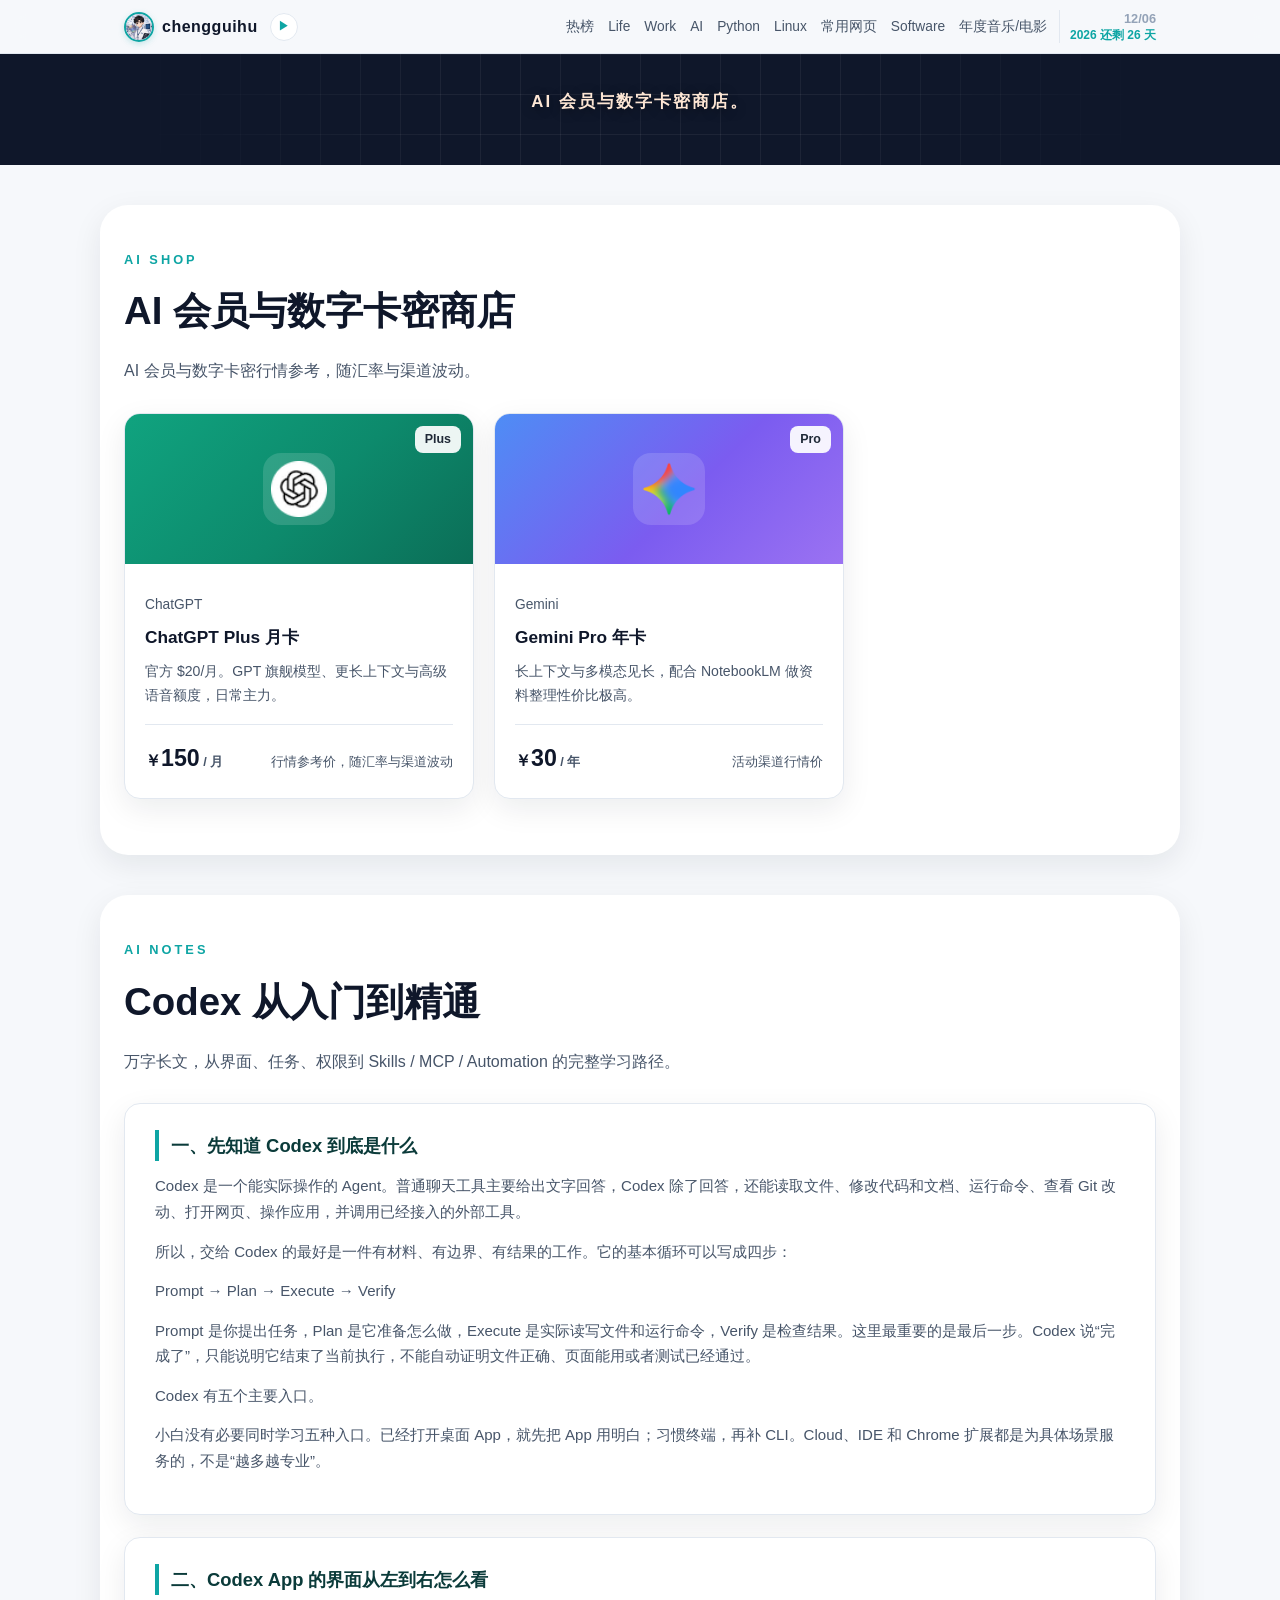
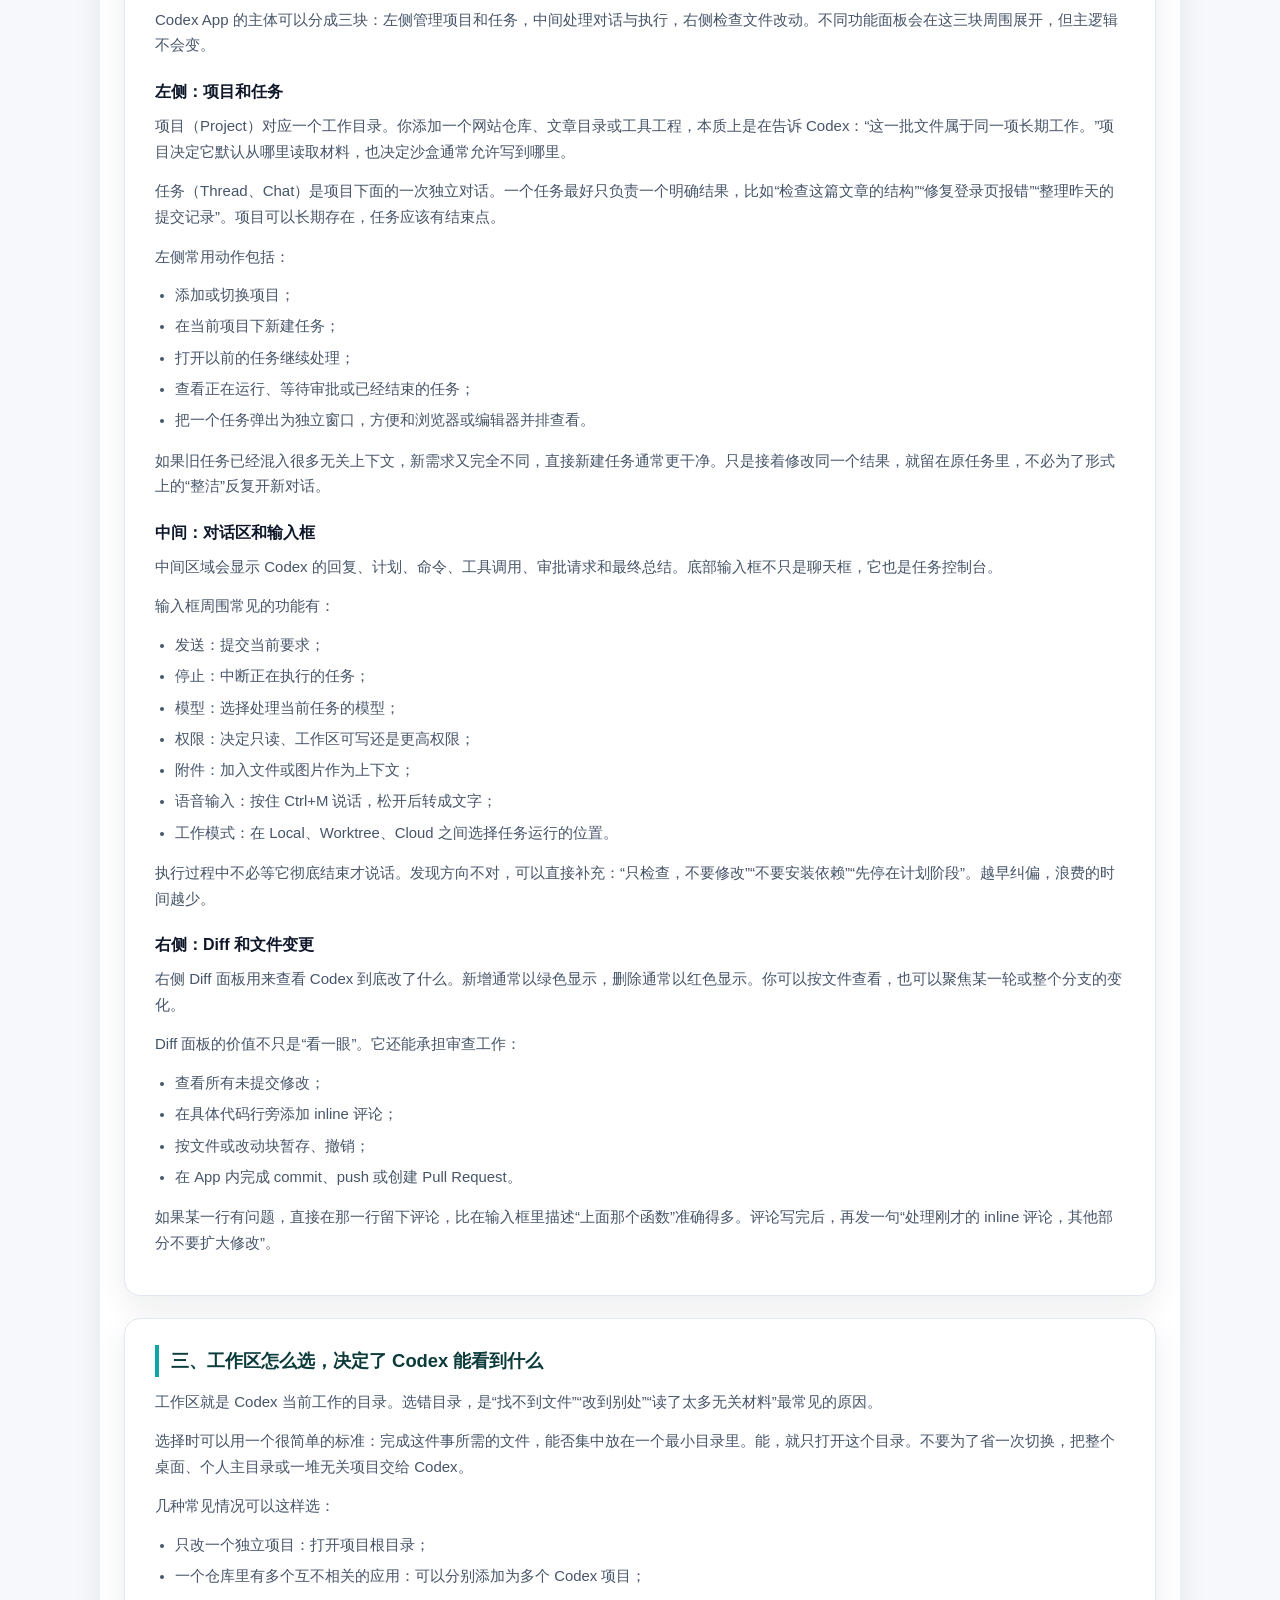
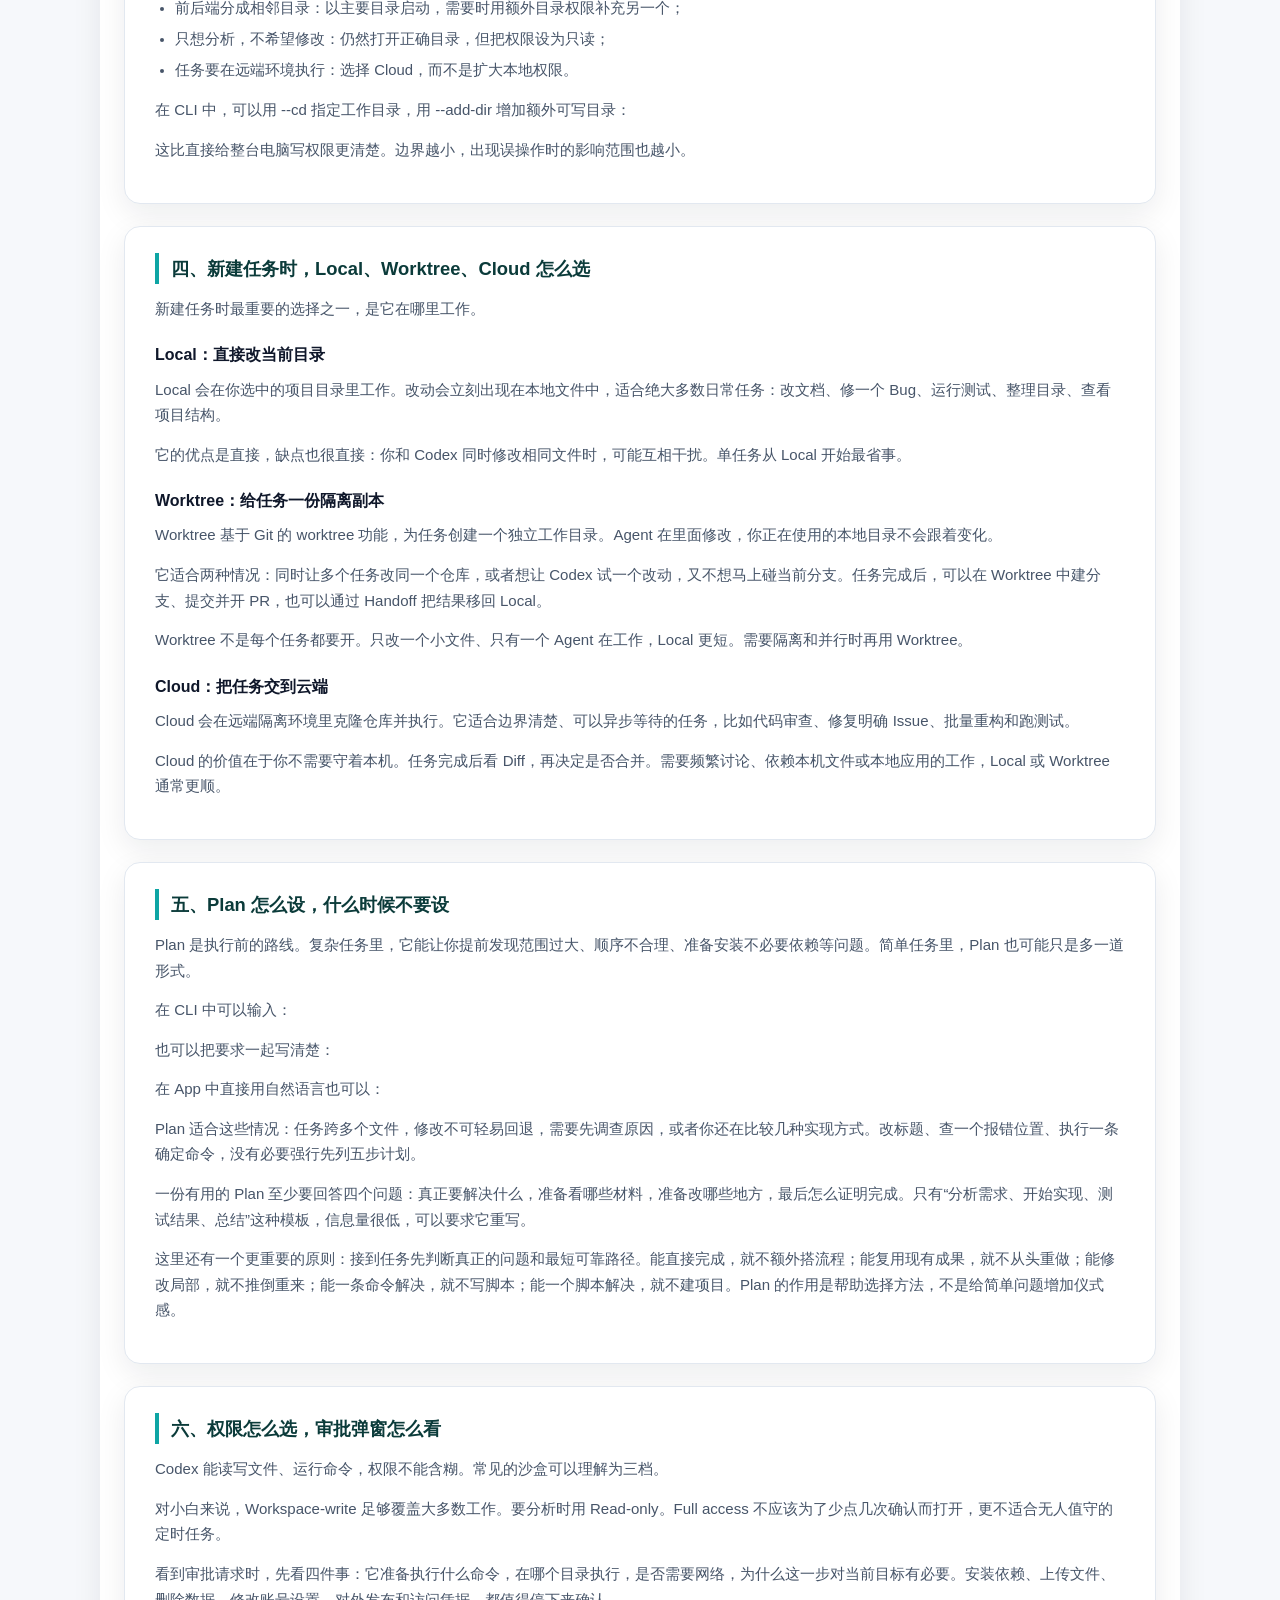
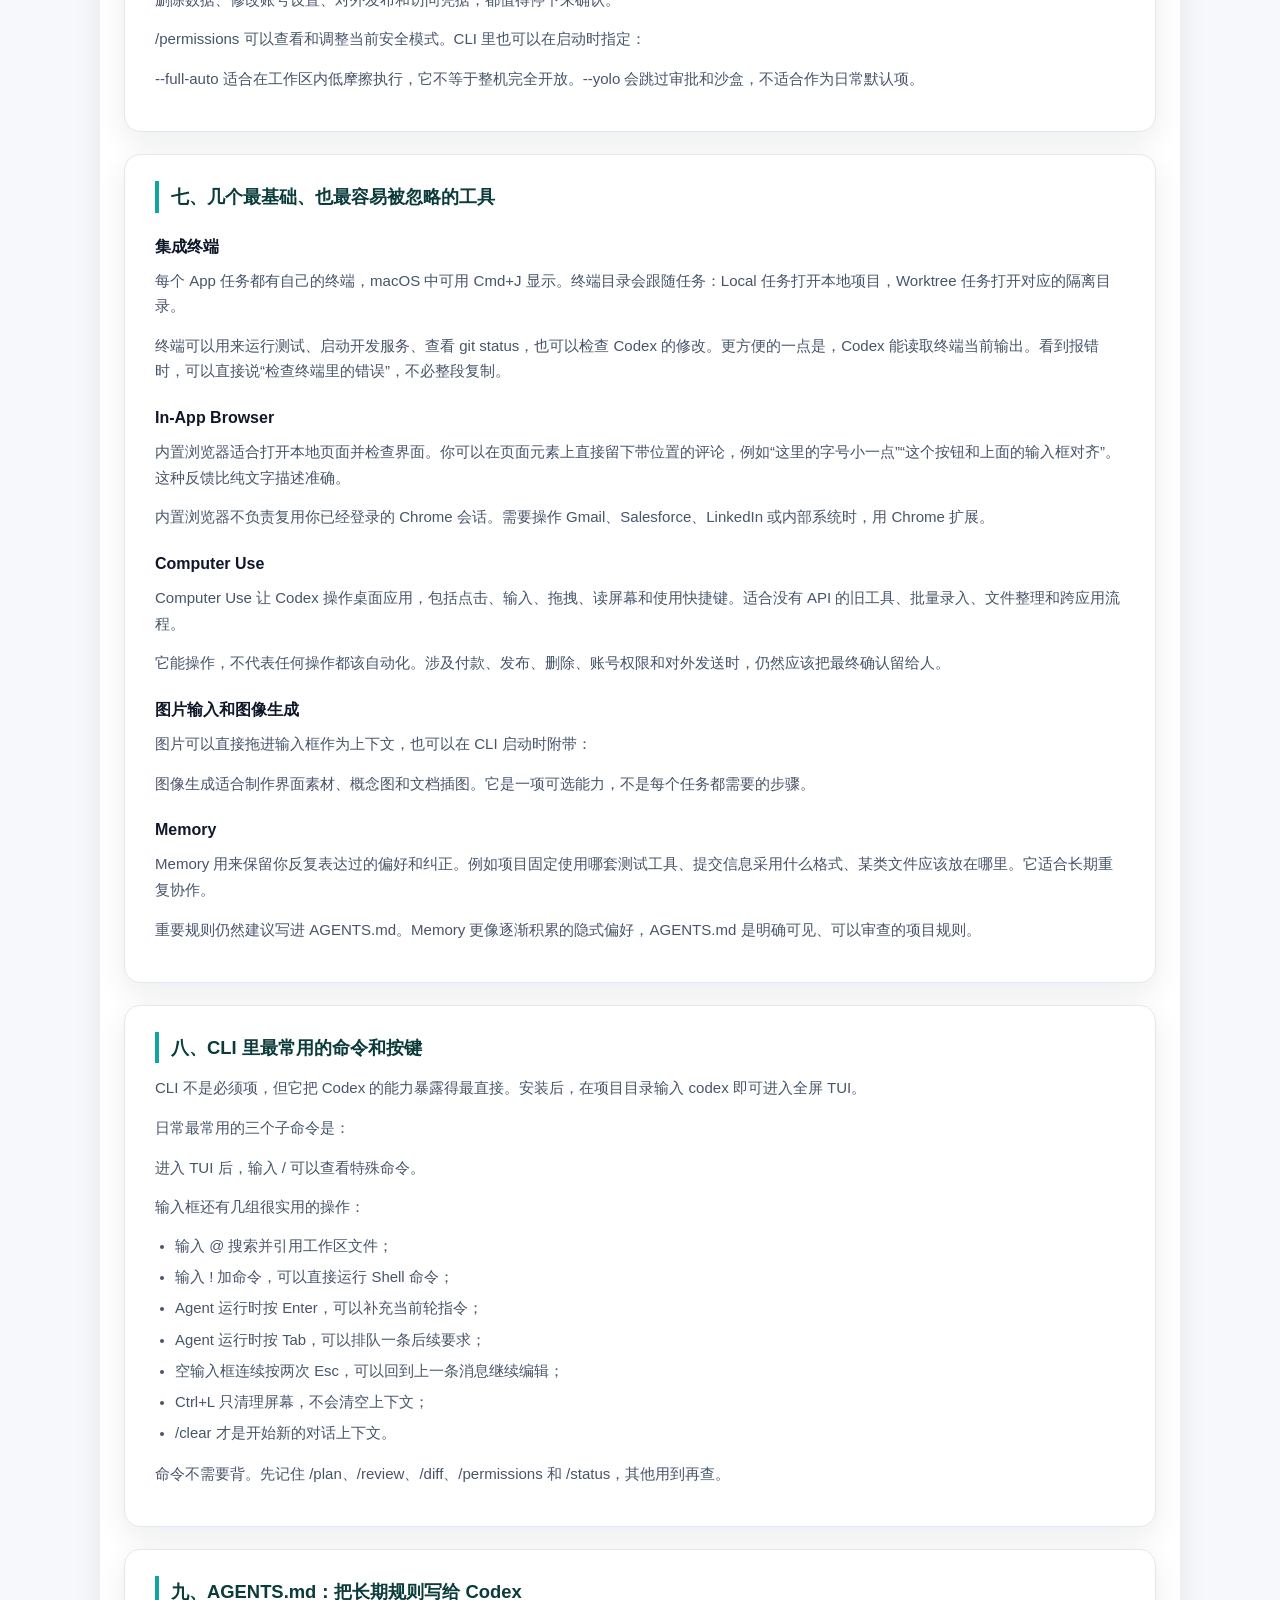
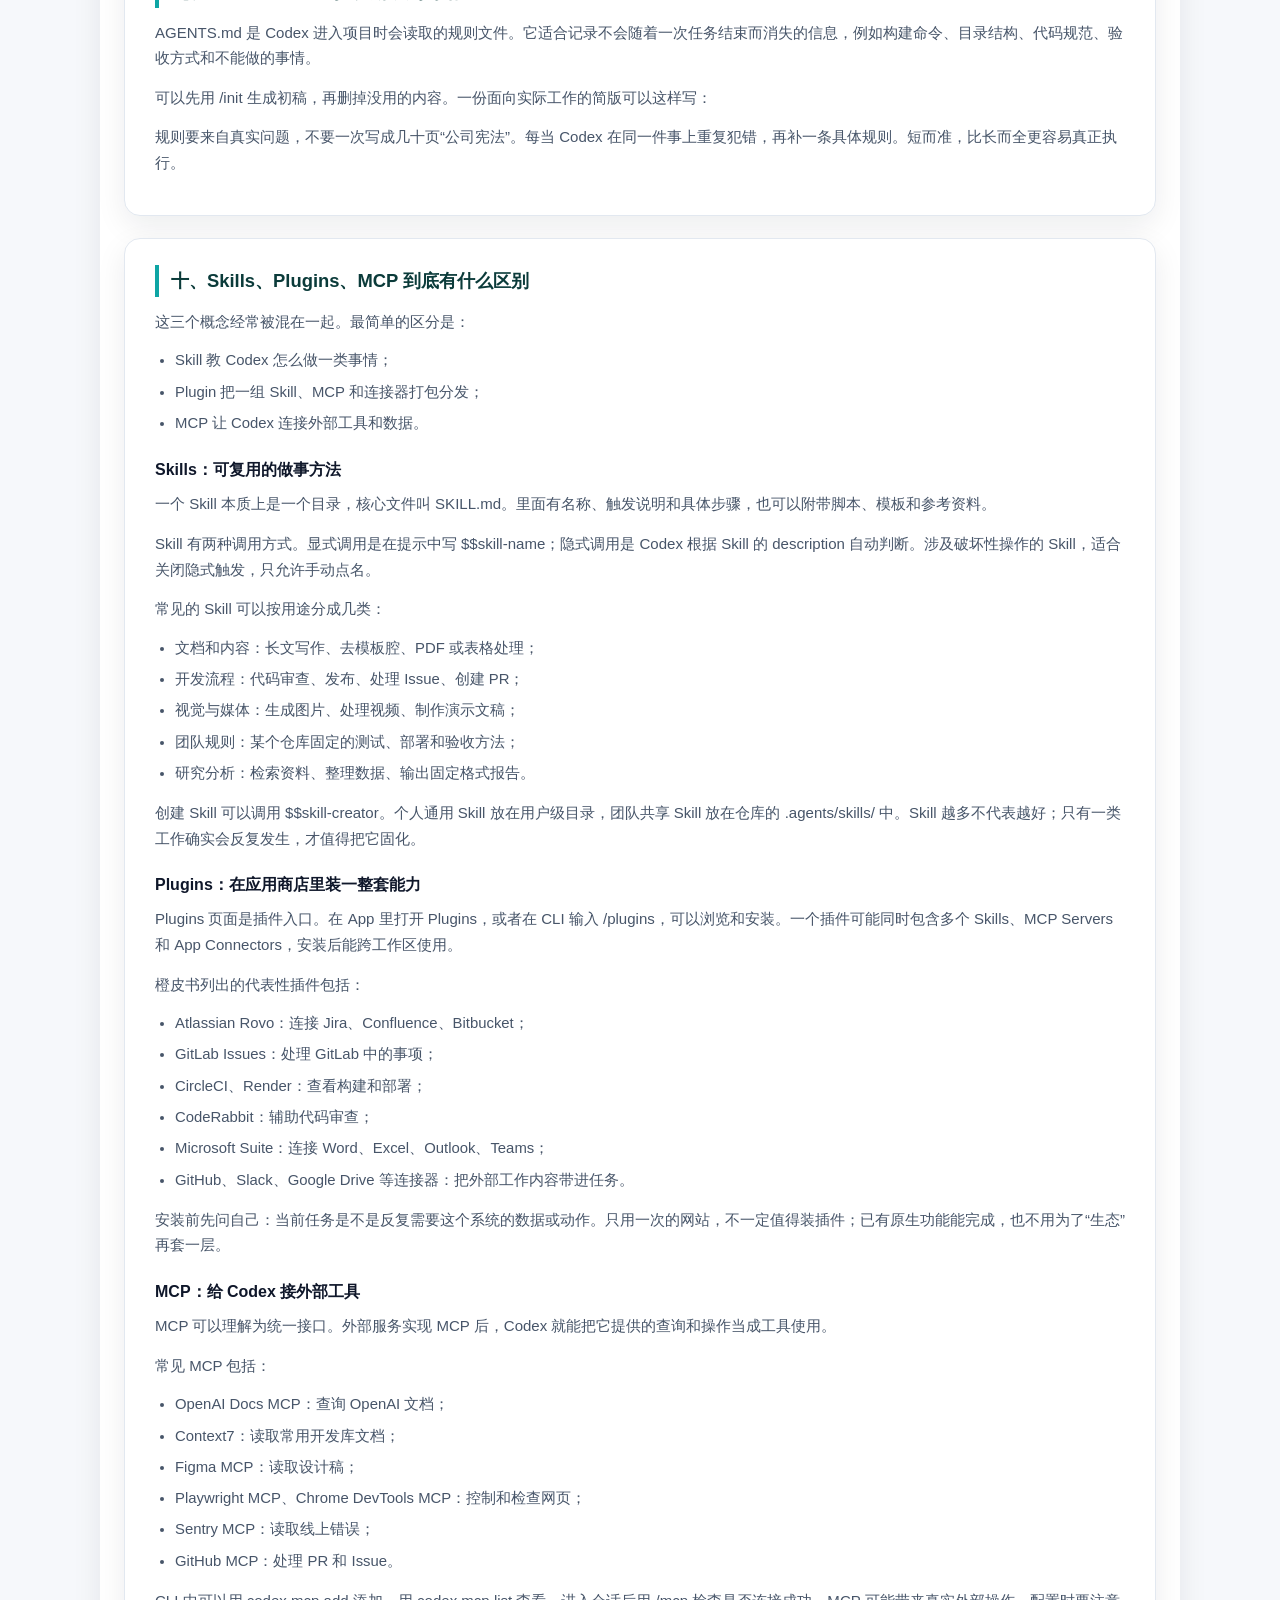
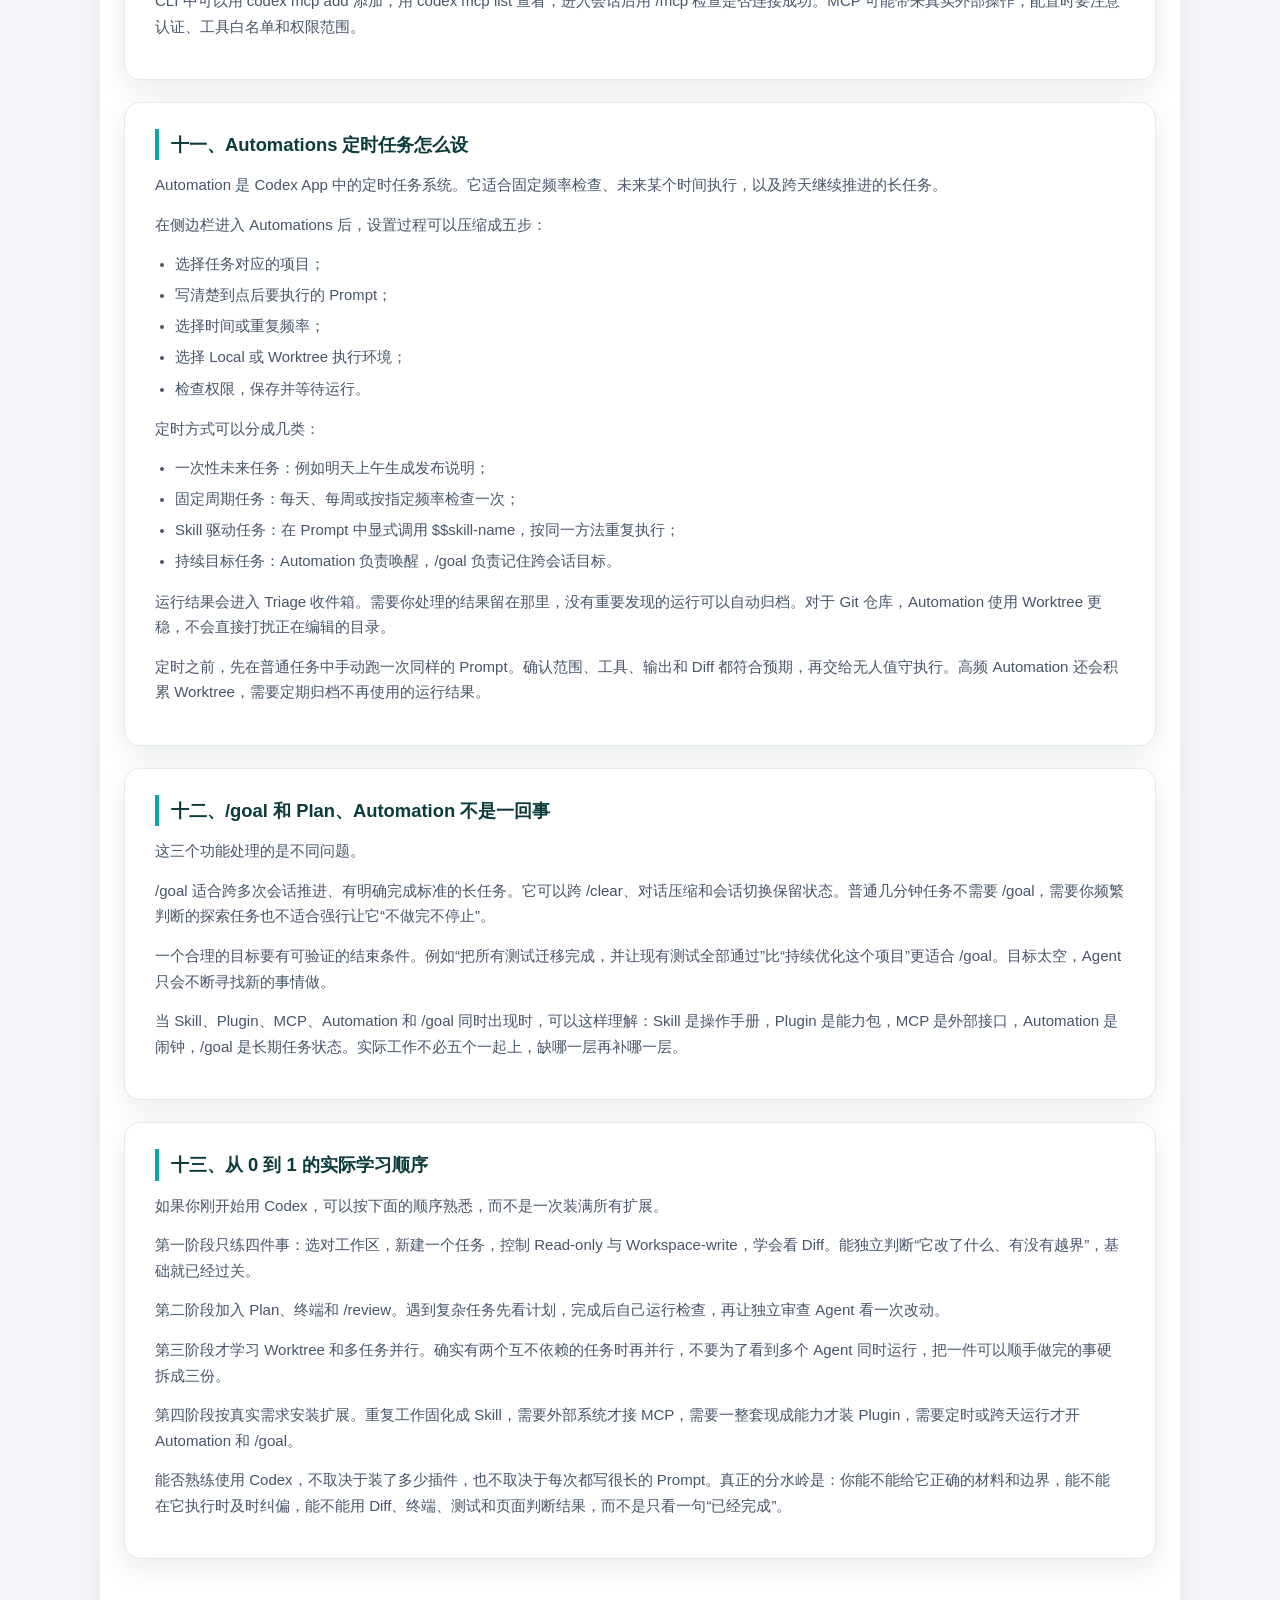
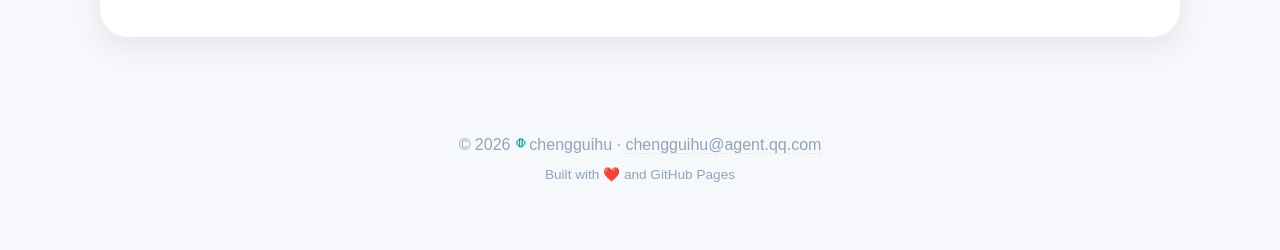
==== commit 6942920d: "AI page: remove Miles outro & source line; webapps: add Cocoloop Hub; footer: add email link" ====
--- a/ai.html
+++ b/ai.html
@@ -5,7 +5,7 @@
   <meta name="viewport" content="width=device-width, initial-scale=1.0" />
   <title>AI 会员与数字卡密商店 | chengguihu</title>
   <meta name="description" content="AI 会员与数字卡密行情参考，附 Codex 从入门到精通万字笔记。" />
-  <link rel="stylesheet" href="css/style.css?v=20261007f" />
+  <link rel="stylesheet" href="css/style.css?v=20261007g" />
   <style>
     /* AI 页专用样式（仅本页生效） */
     .ai-grid { display: grid; grid-template-columns: repeat(auto-fit, minmax(280px, 1fr)); gap: 20px; max-width: 720px; }
@@ -159,7 +159,6 @@
       <h2>Codex 从入门到精通</h2>
     </div>
     <p class="section-lead">万字长文，从界面、任务、权限到 Skills / MCP / Automation 的完整学习路径。</p>
-    <div class="doc-src">原文来自 X（推特）<a href="https://x.com/miles_mazy" target="_blank" rel="noopener">@miles_mazy</a>《<a href="https://x.com/miles_mazy/status/2091339513134010554" target="_blank" rel="noopener">万字长文｜Codex 从入门到精通</a>》（2026-08-23），本页全文转载，版权归原作者所有。</div>
     <div class="doc-section" id="codex-sec">
       <h3>一、先知道 Codex 到底是什么</h3>
       <p>Codex 是一个能实际操作的 Agent。普通聊天工具主要给出文字回答，Codex 除了回答，还能读取文件、修改代码和文档、运行命令、查看 Git 改动、打开网页、操作应用，并调用已经接入的外部工具。</p>
@@ -378,18 +377,14 @@
       <p>第四阶段按真实需求安装扩展。重复工作固化成 Skill，需要外部系统才接 MCP，需要一整套现成能力才装 Plugin，需要定时或跨天运行才开 Automation 和 /goal。</p>
       <p>能否熟练使用 Codex，不取决于装了多少插件，也不取决于每次都写很长的 Prompt。真正的分水岭是：你能不能给它正确的材料和边界，能不能在它执行时及时纠偏，能不能用 Diff、终端、测试和页面判断结果，而不是只看一句“已经完成”。</p>
     </div>
-    <div class="doc-section" id="codex-sec">
-      <h3>最后留一张速查表</h3>
-      <p>我是 Miles，一名从大厂转型 FDE 的 AI 算法专家，做过算法研发、优化部署，也做过企业培训。关注我 @miles_mazy，一起成长，一起赚钱。</p>
-    </div>
   </section>
 
   <!-- 页脚 -->
   <footer class="footer">
-    <p>© 2026 <span class="brand-chip">◍</span> chengguihu</p>
+    <p>© 2026 <span class="brand-chip">◍</span> chengguihu · <a class="footer-mail" href="mailto:chengguihu@agent.qq.com">chengguihu@agent.qq.com</a></p>
     <p class="footer-sub">Built with ❤️ and GitHub Pages</p>
   </footer>
 
-  <script src="js/main.js?v=20261007f"></script>
+  <script src="js/main.js?v=20261007g"></script>
 </body>
 </html>
--- a/css/style.css
+++ b/css/style.css
@@ -465,6 +465,8 @@
 .footer { text-align: center; padding: 50px 24px 60px; color: var(--ink-faint); }
 .footer p { margin: 4px 0; }
 .footer-sub { font-size: 0.85rem; }
+.footer-mail { color: var(--ink-faint); text-decoration: none; border-bottom: 1px dashed var(--line); transition: color .2s; }
+.footer-mail:hover { color: var(--brand); }
 
 @keyframes pulse-small {
   0%, 100% { box-shadow: 0 0 0 0 rgba(14,165,164,.45); }
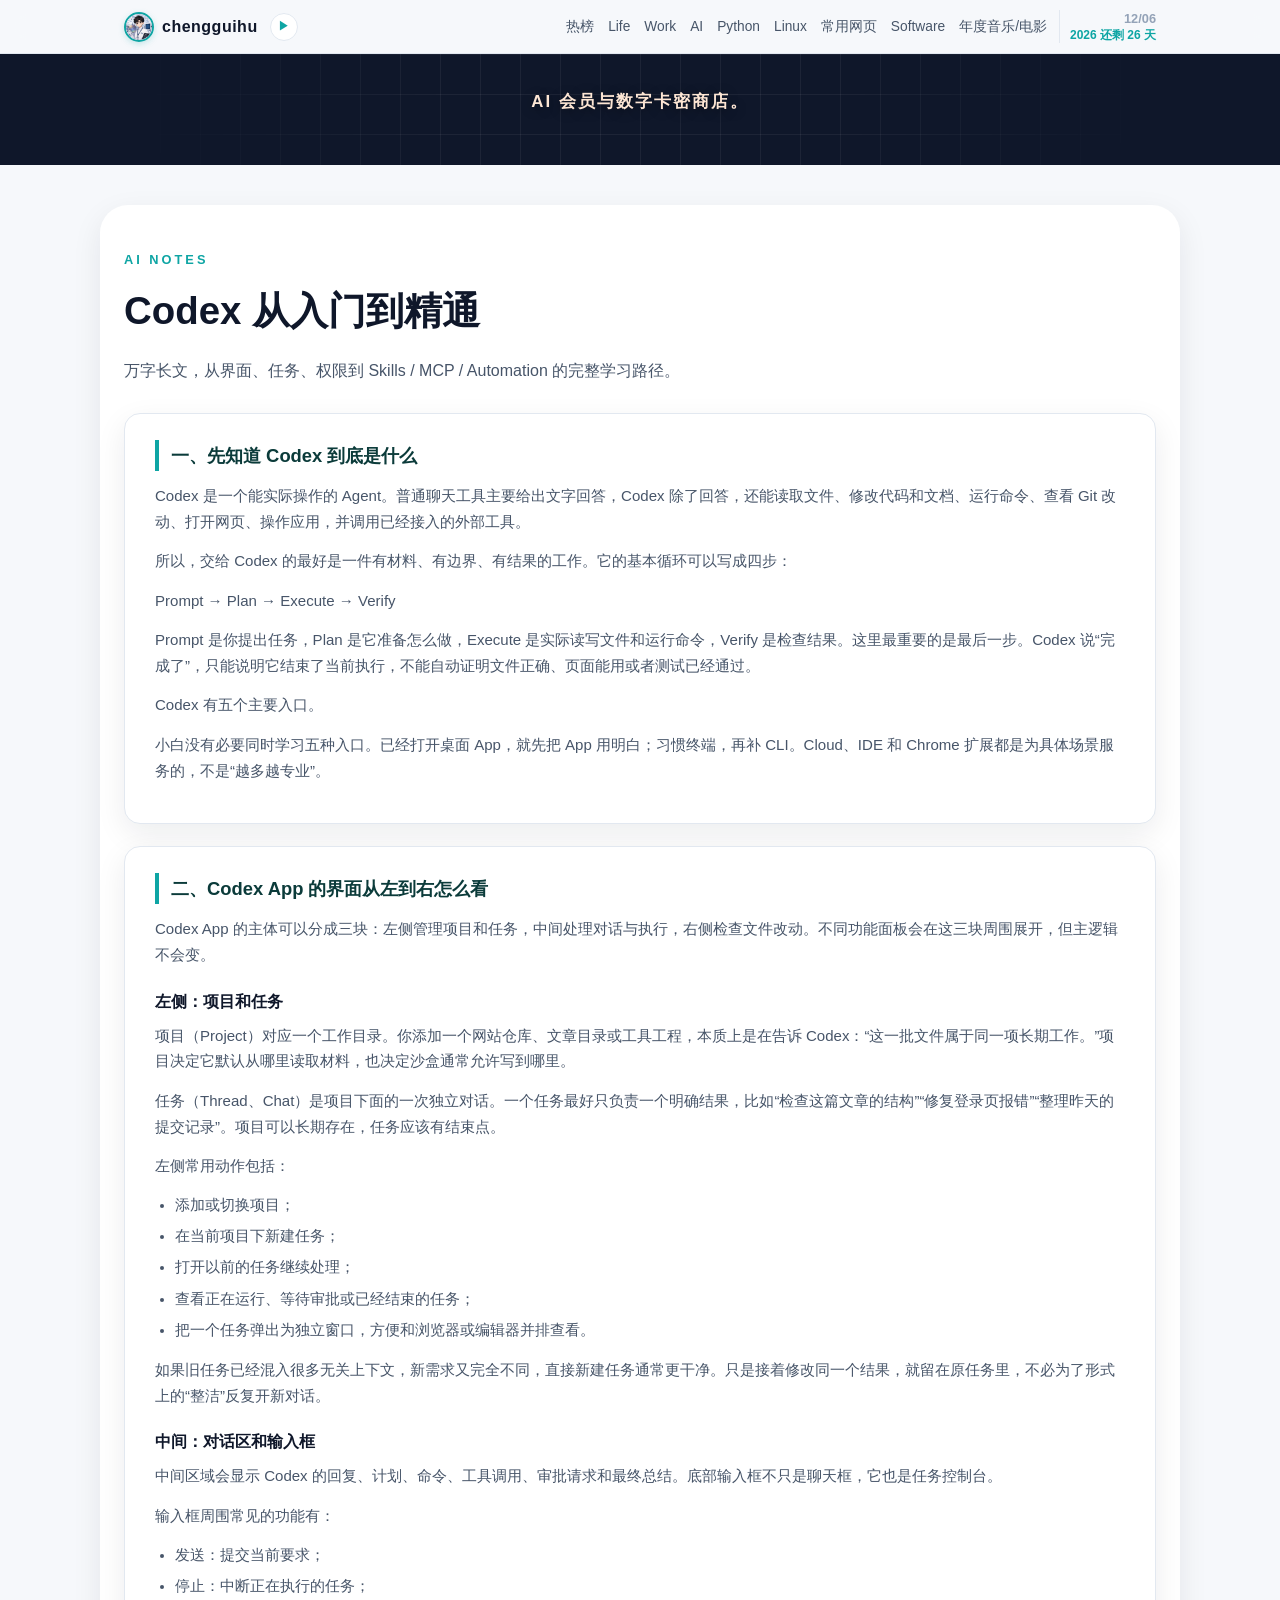
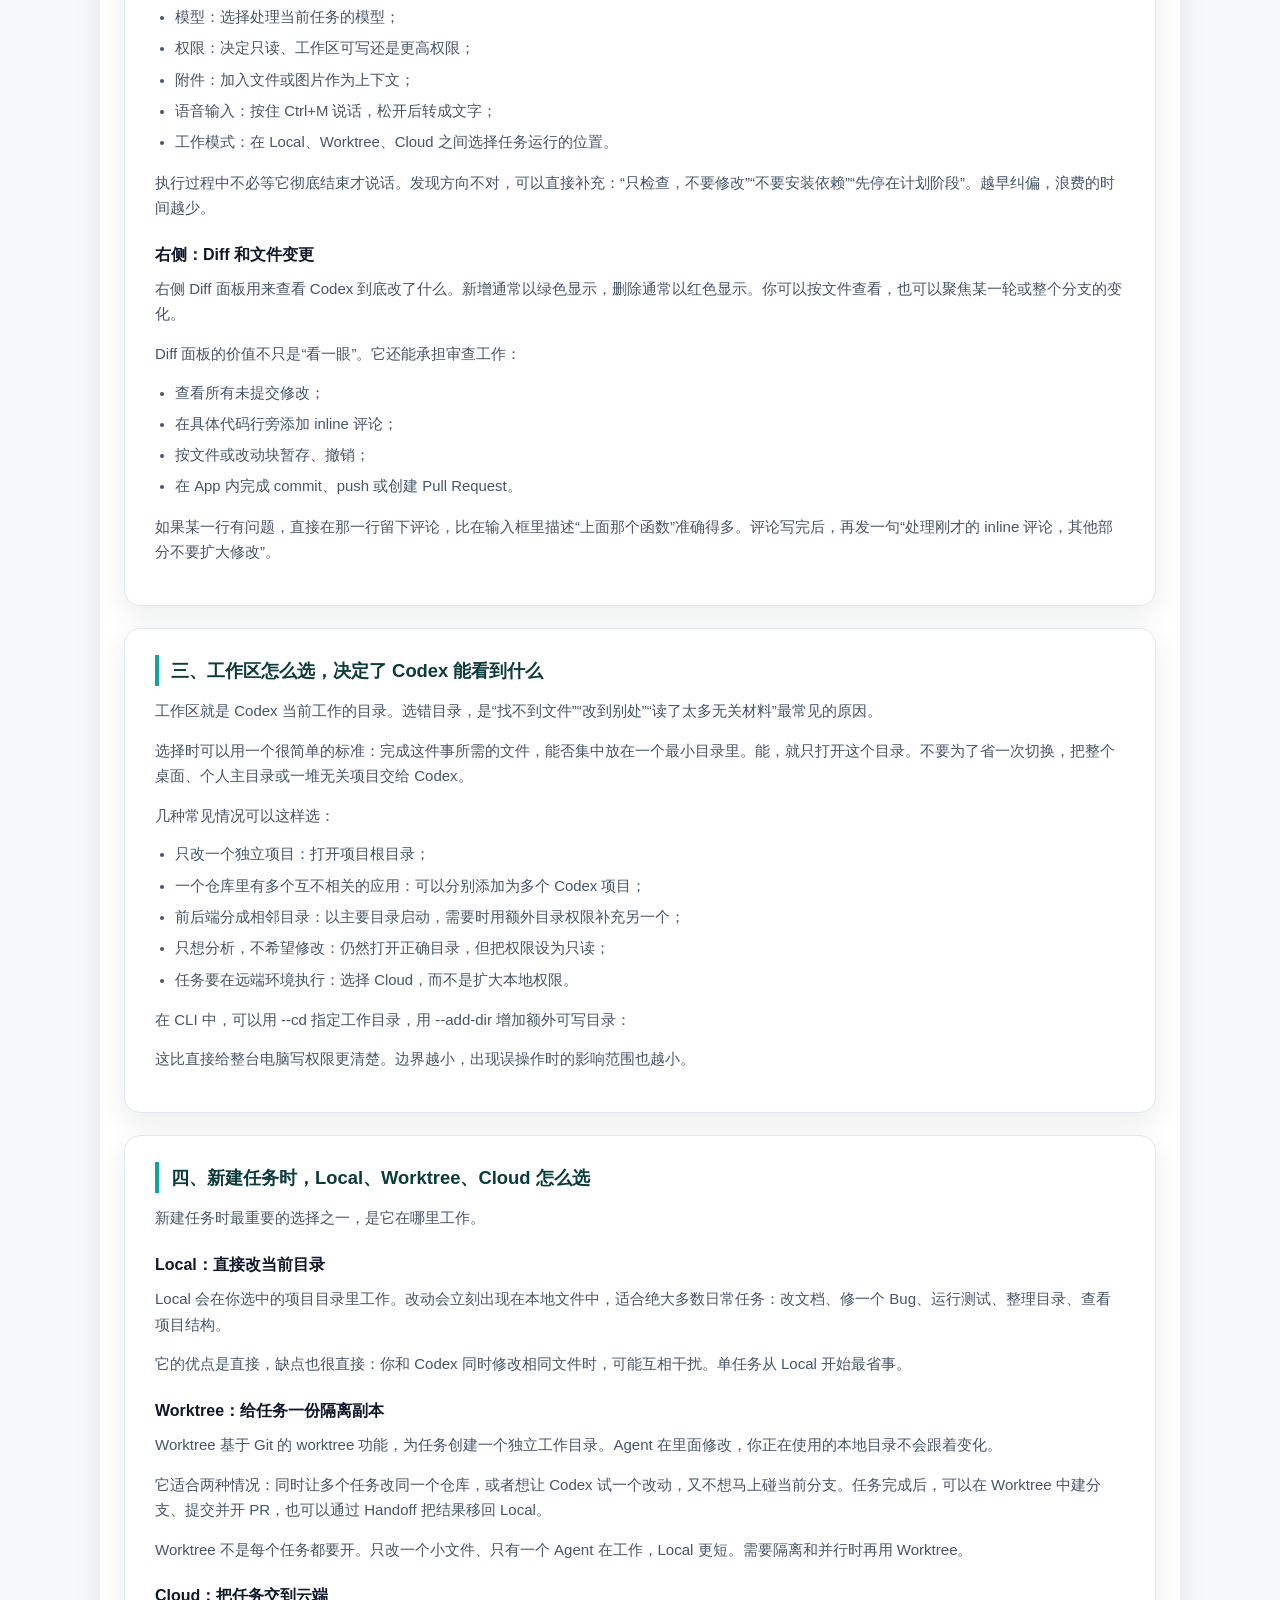
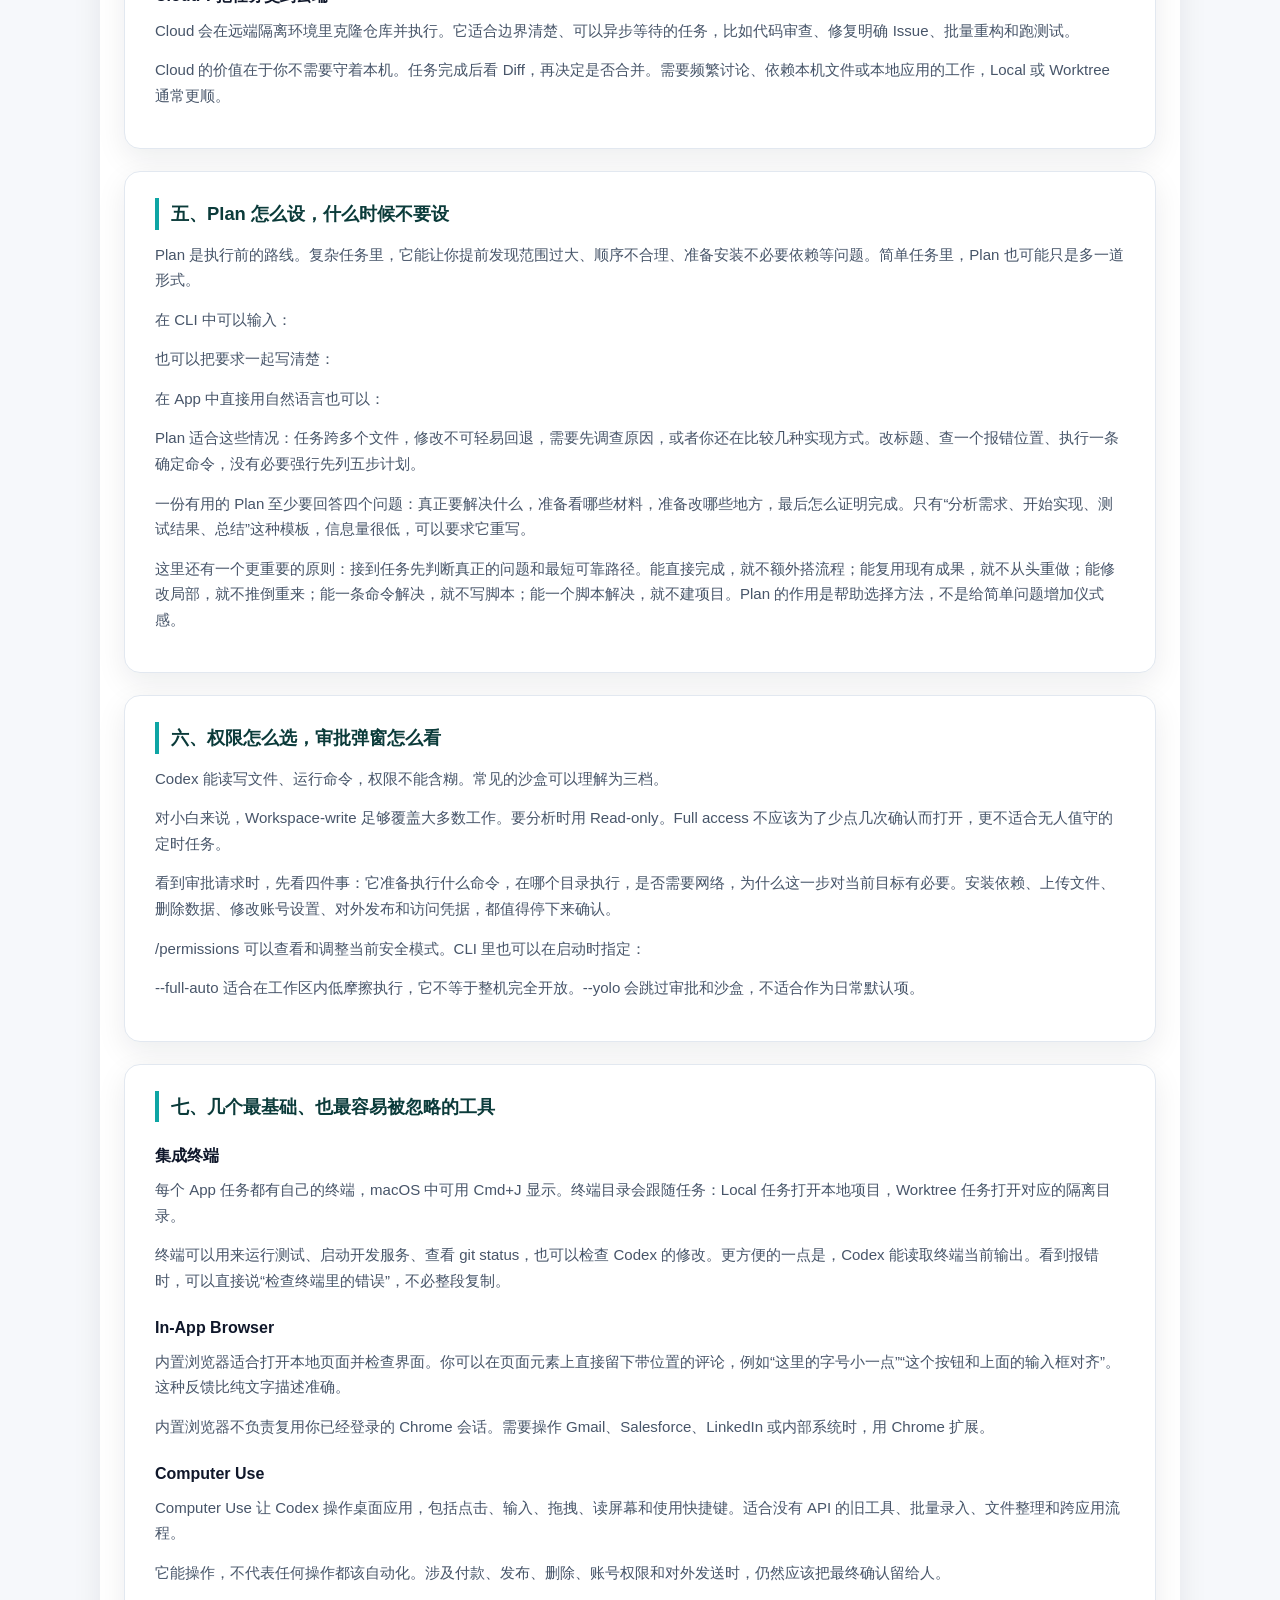
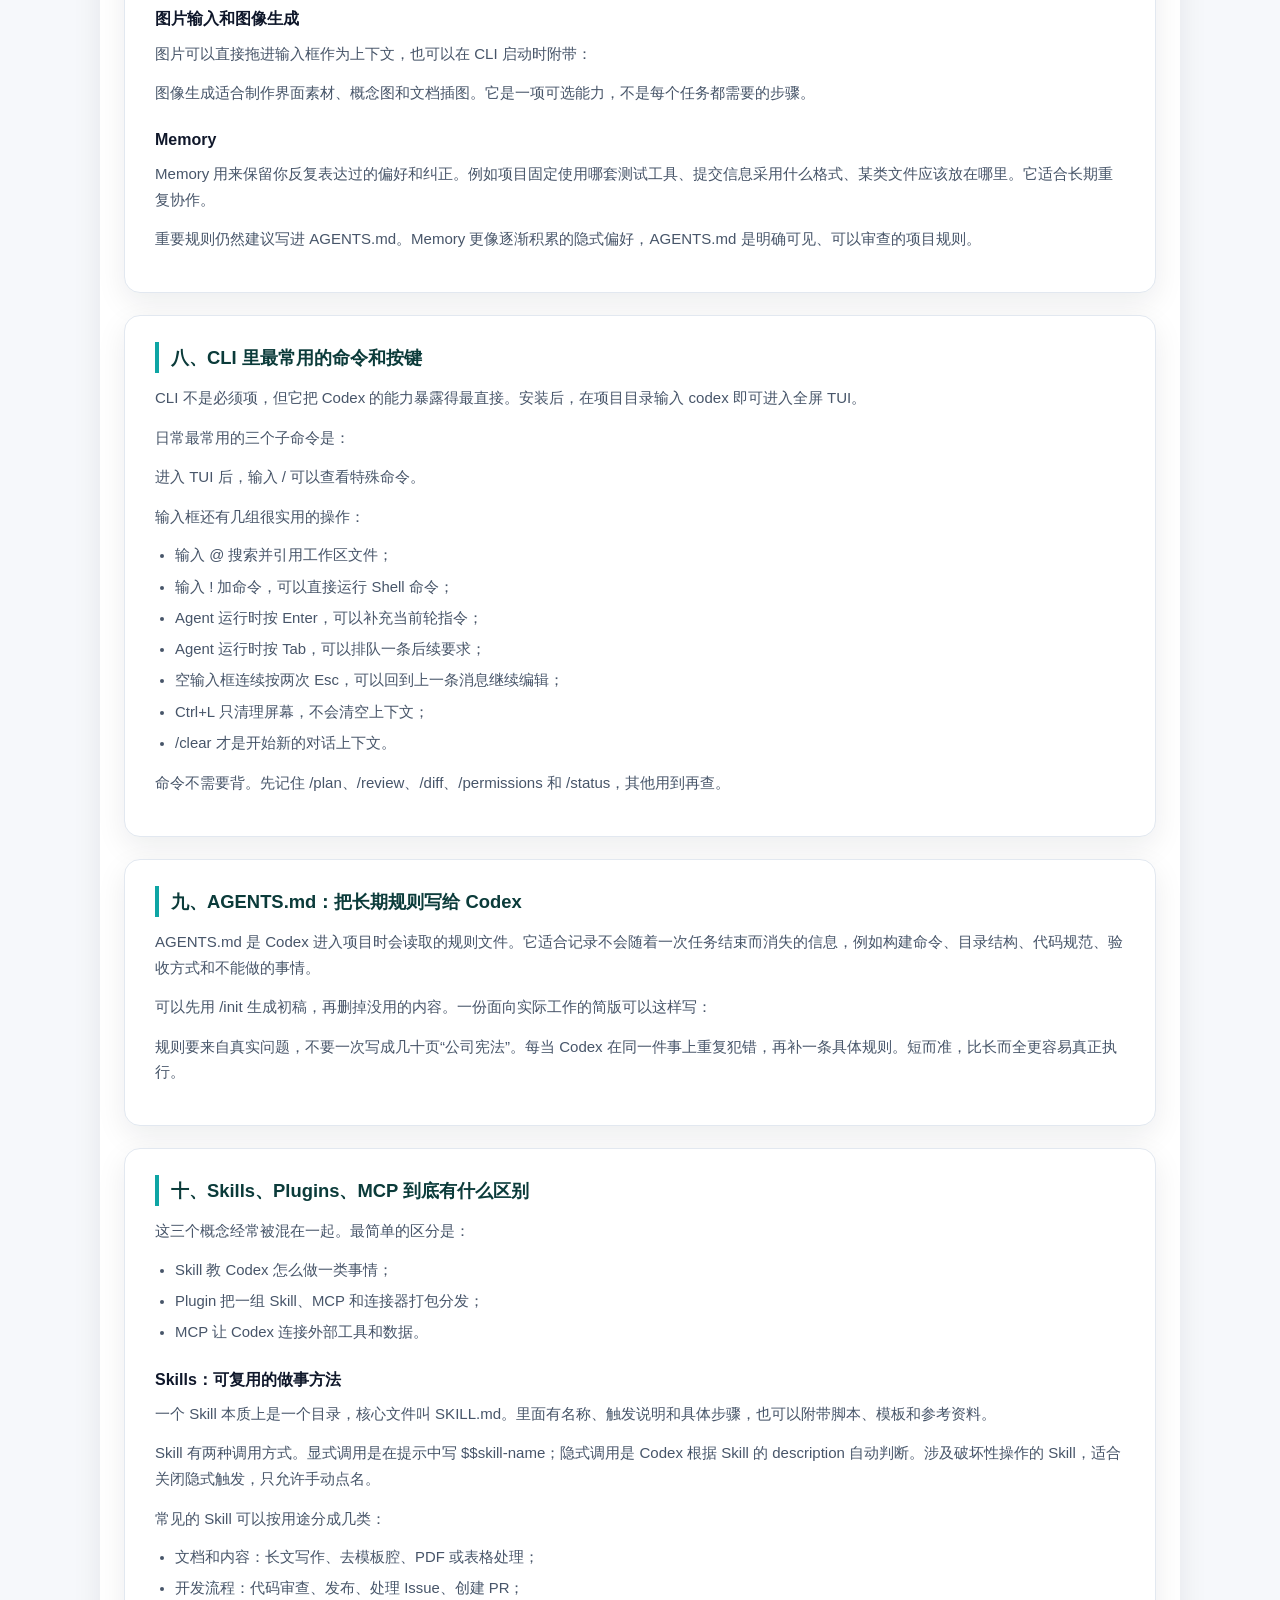
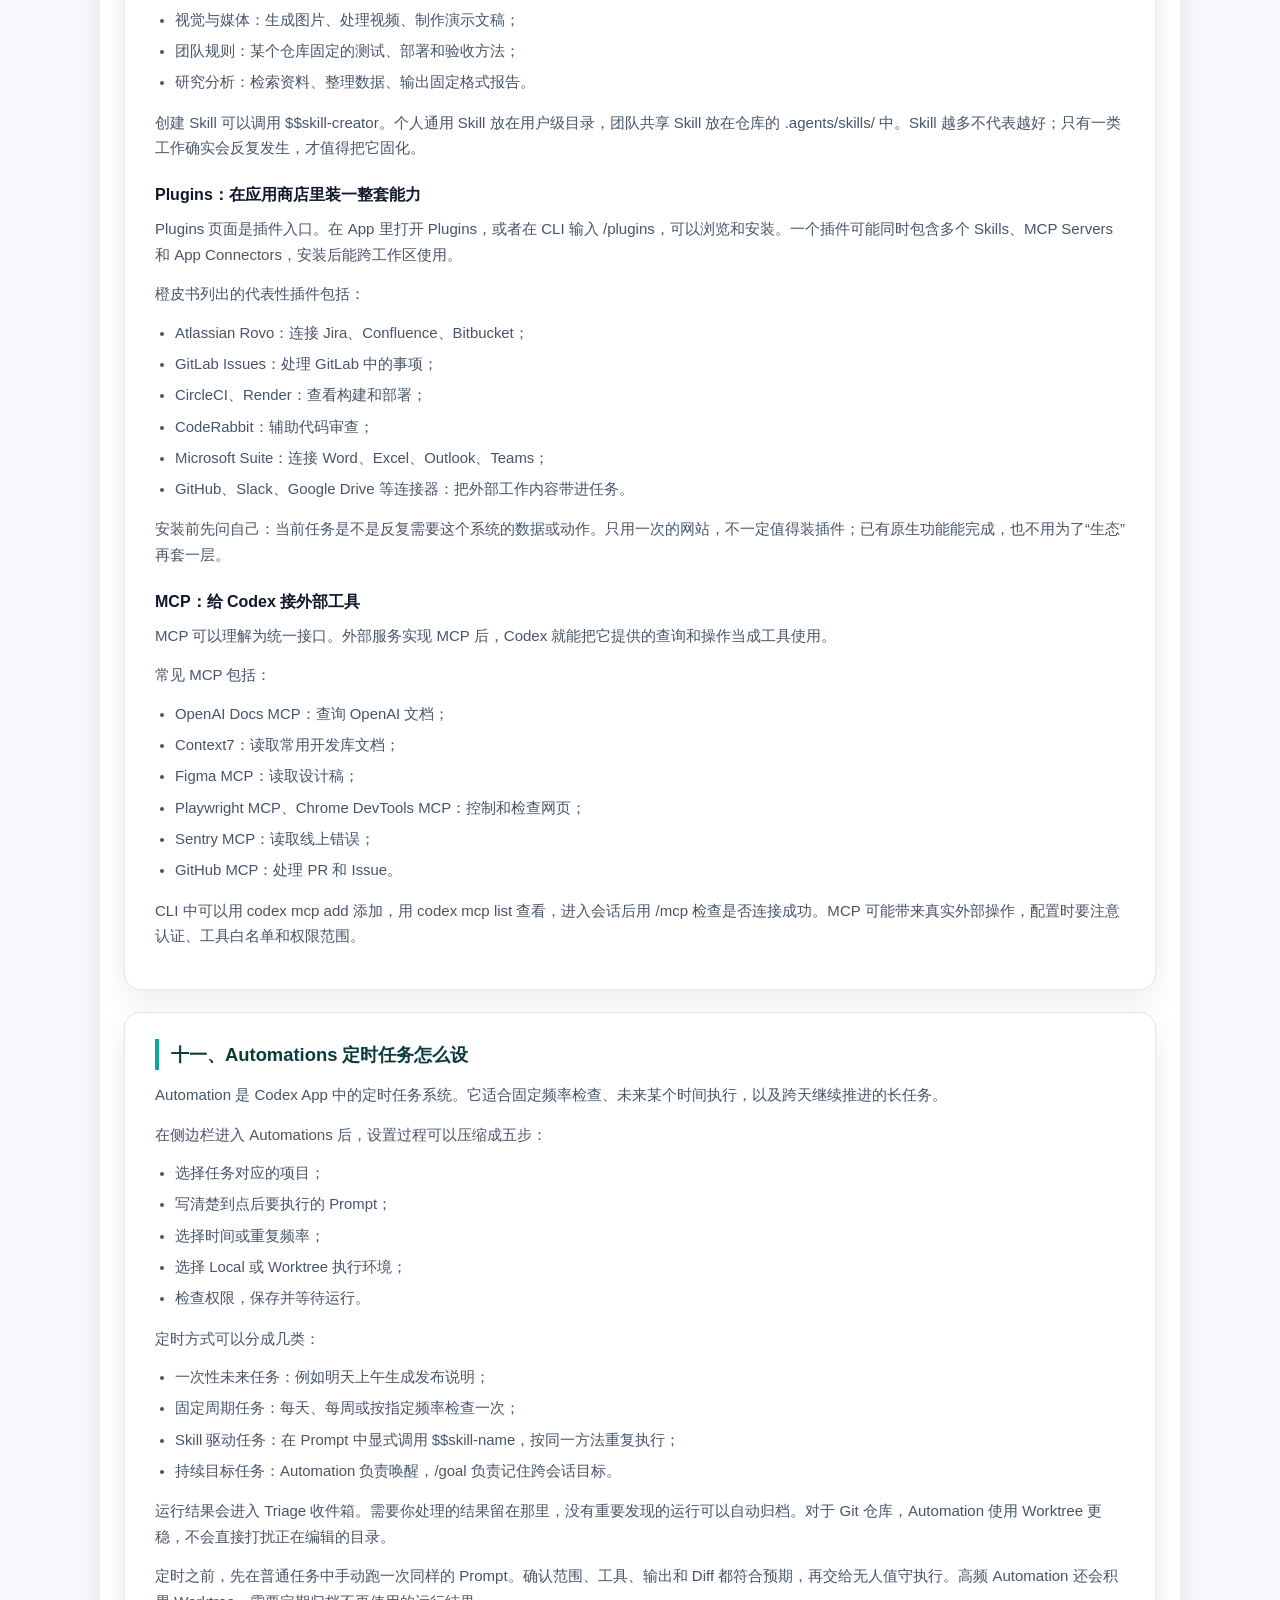
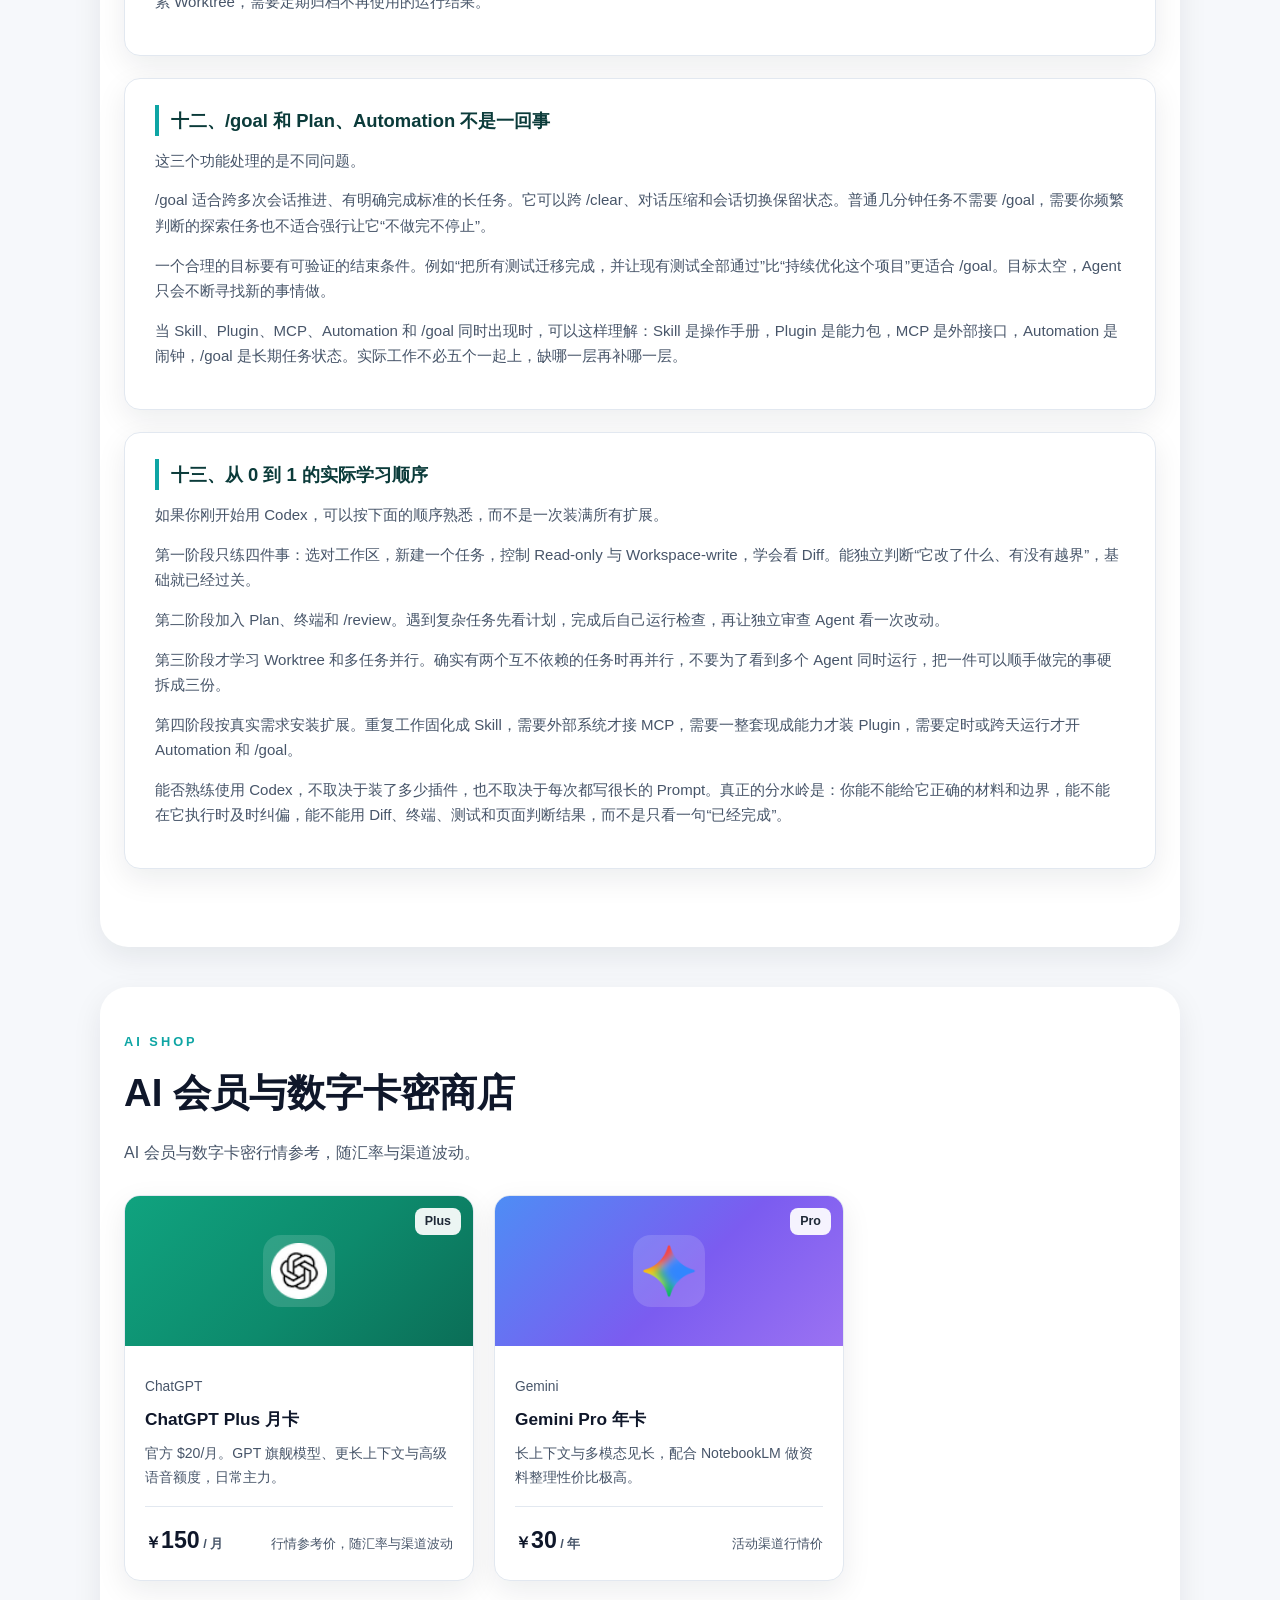
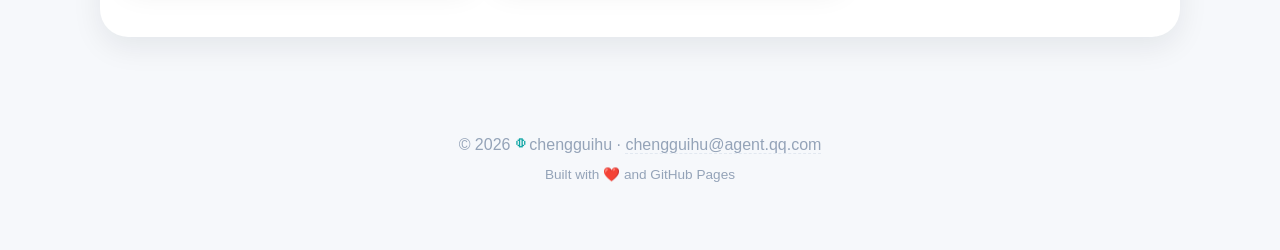
==== commit 7dc8e09c: "AI page: swap order - Codex notes first, shop cards after" ====
--- a/ai.html
+++ b/ai.html
@@ -5,7 +5,7 @@
   <meta name="viewport" content="width=device-width, initial-scale=1.0" />
   <title>AI 会员与数字卡密商店 | chengguihu</title>
   <meta name="description" content="AI 会员与数字卡密行情参考，附 Codex 从入门到精通万字笔记。" />
-  <link rel="stylesheet" href="css/style.css?v=20261007g" />
+  <link rel="stylesheet" href="css/style.css?v=20261007h" />
   <style>
     /* AI 页专用样式（仅本页生效） */
     .ai-grid { display: grid; grid-template-columns: repeat(auto-fit, minmax(280px, 1fr)); gap: 20px; max-width: 720px; }
@@ -110,48 +110,6 @@
     </div>
   </section>
 
-  <!-- 内容区 -->
-  <section class="section section-alt" id="ai">
-    <div class="section-head">
-      <span class="section-kicker">AI SHOP</span>
-      <h2>AI 会员与数字卡密商店</h2>
-    </div>
-    <p class="section-lead">AI 会员与数字卡密行情参考，随汇率与渠道波动。</p>
-
-    <div class="ai-grid">
-      <div class="ai-card">
-        <div class="ai-card-head gpt">
-          <img src="assets/icons/chatgpt.png" alt="ChatGPT" />
-          <span class="ai-badge">Plus</span>
-        </div>
-        <div class="ai-card-body">
-          <p class="ai-brand">ChatGPT</p>
-          <h3 class="ai-title">ChatGPT Plus 月卡</h3>
-          <p class="ai-desc">官方 $20/月。GPT 旗舰模型、更长上下文与高级语音额度，日常主力。</p>
-          <div class="ai-price-row">
-            <span class="ai-price"><span class="rmb">￥</span>150<span class="ai-price-note"> / 月</span></span>
-            <span class="ai-price-note">行情参考价，随汇率与渠道波动</span>
-          </div>
-        </div>
-      </div>
-      <div class="ai-card">
-        <div class="ai-card-head gemini">
-          <img src="assets/icons/gemini.png" alt="Gemini" />
-          <span class="ai-badge">Pro</span>
-        </div>
-        <div class="ai-card-body">
-          <p class="ai-brand">Gemini</p>
-          <h3 class="ai-title">Gemini Pro 年卡</h3>
-          <p class="ai-desc">长上下文与多模态见长，配合 NotebookLM 做资料整理性价比极高。</p>
-          <div class="ai-price-row">
-            <span class="ai-price"><span class="rmb">￥</span>30<span class="ai-price-note"> / 年</span></span>
-            <span class="ai-price-note">活动渠道行情价</span>
-          </div>
-        </div>
-      </div>
-    </div>
-  </section>
-
   <!-- Codex 长文 -->
   <section class="section section-alt" id="codex">
     <div class="section-head">
@@ -379,12 +337,55 @@
     </div>
   </section>
 
+  <!-- 内容区 -->
+  <section class="section section-alt" id="ai">
+    <div class="section-head">
+      <span class="section-kicker">AI SHOP</span>
+      <h2>AI 会员与数字卡密商店</h2>
+    </div>
+    <p class="section-lead">AI 会员与数字卡密行情参考，随汇率与渠道波动。</p>
+
+    <div class="ai-grid">
+      <div class="ai-card">
+        <div class="ai-card-head gpt">
+          <img src="assets/icons/chatgpt.png" alt="ChatGPT" />
+          <span class="ai-badge">Plus</span>
+        </div>
+        <div class="ai-card-body">
+          <p class="ai-brand">ChatGPT</p>
+          <h3 class="ai-title">ChatGPT Plus 月卡</h3>
+          <p class="ai-desc">官方 $20/月。GPT 旗舰模型、更长上下文与高级语音额度，日常主力。</p>
+          <div class="ai-price-row">
+            <span class="ai-price"><span class="rmb">￥</span>150<span class="ai-price-note"> / 月</span></span>
+            <span class="ai-price-note">行情参考价，随汇率与渠道波动</span>
+          </div>
+        </div>
+      </div>
+      <div class="ai-card">
+        <div class="ai-card-head gemini">
+          <img src="assets/icons/gemini.png" alt="Gemini" />
+          <span class="ai-badge">Pro</span>
+        </div>
+        <div class="ai-card-body">
+          <p class="ai-brand">Gemini</p>
+          <h3 class="ai-title">Gemini Pro 年卡</h3>
+          <p class="ai-desc">长上下文与多模态见长，配合 NotebookLM 做资料整理性价比极高。</p>
+          <div class="ai-price-row">
+            <span class="ai-price"><span class="rmb">￥</span>30<span class="ai-price-note"> / 年</span></span>
+            <span class="ai-price-note">活动渠道行情价</span>
+          </div>
+        </div>
+      </div>
+    </div>
+  </section>
+
+
   <!-- 页脚 -->
   <footer class="footer">
     <p>© 2026 <span class="brand-chip">◍</span> chengguihu · <a class="footer-mail" href="mailto:chengguihu@agent.qq.com">chengguihu@agent.qq.com</a></p>
     <p class="footer-sub">Built with ❤️ and GitHub Pages</p>
   </footer>
 
-  <script src="js/main.js?v=20261007g"></script>
+  <script src="js/main.js?v=20261007h"></script>
 </body>
 </html>
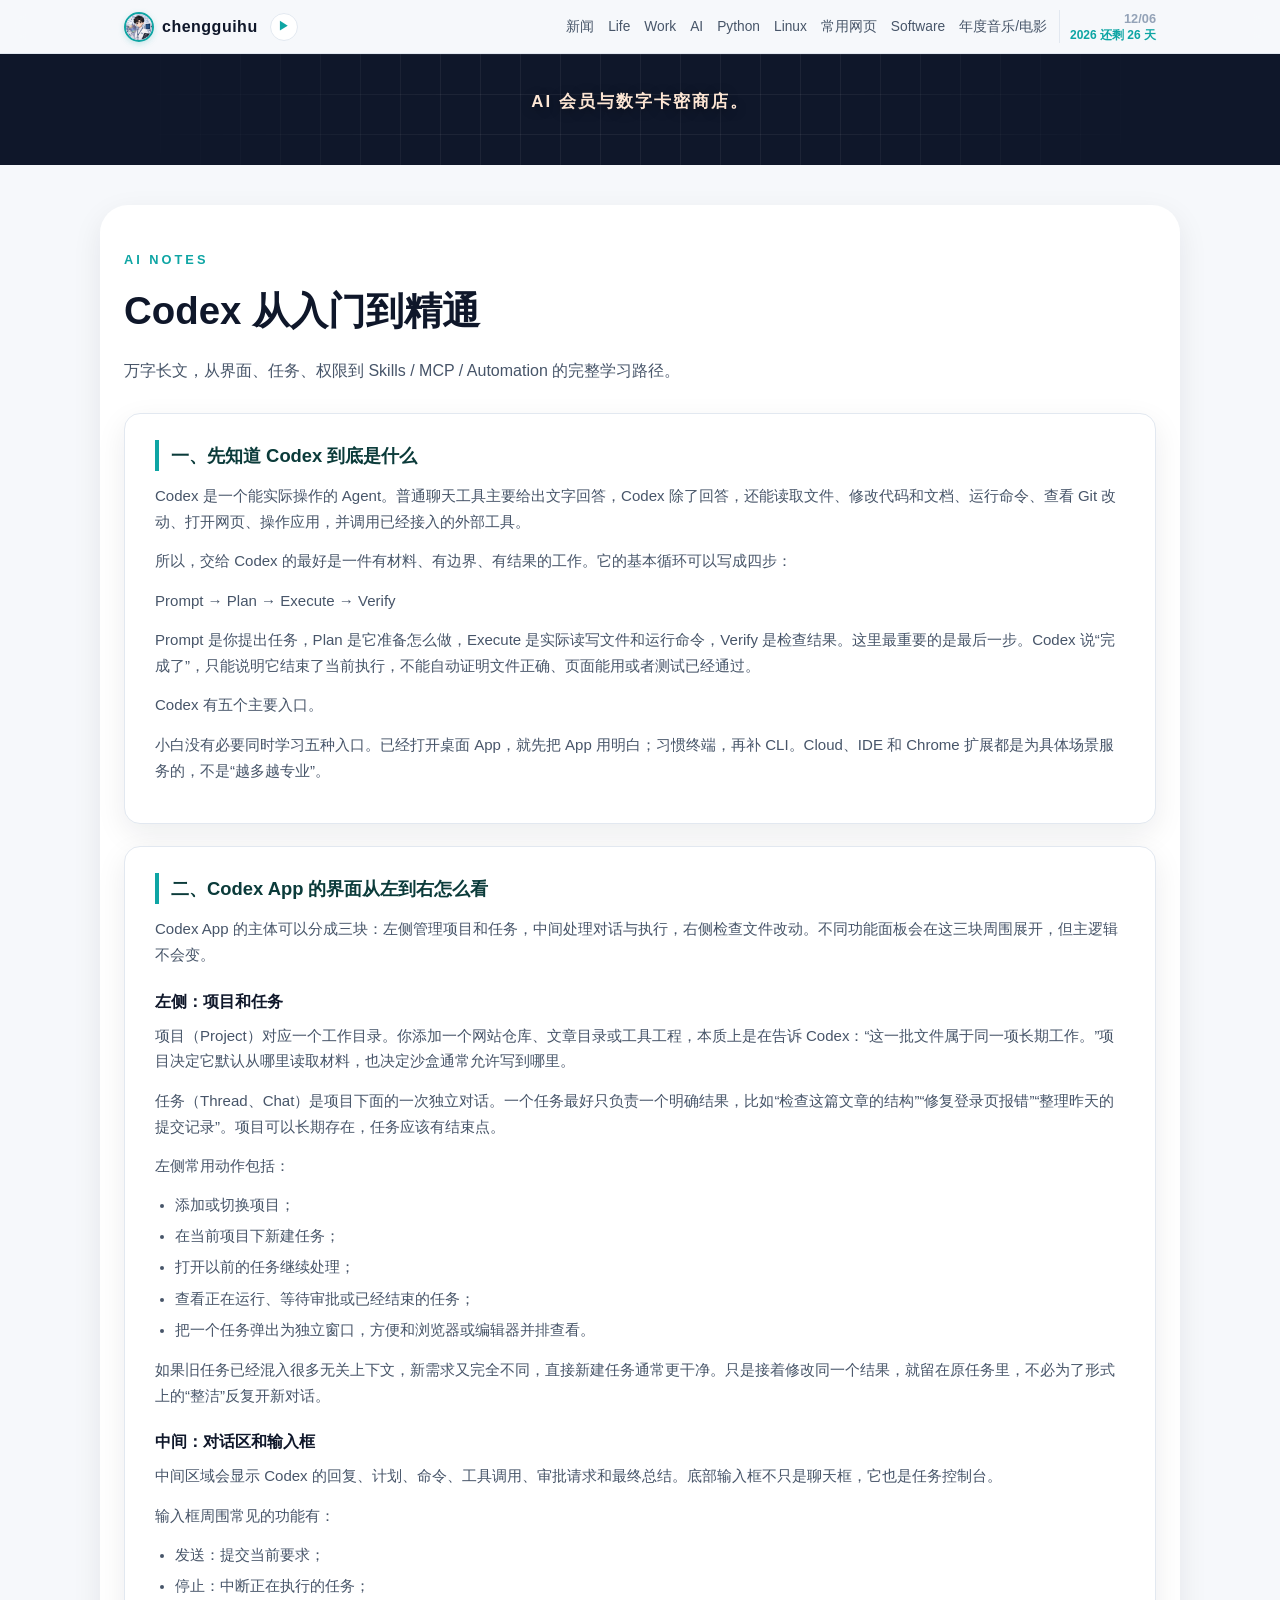
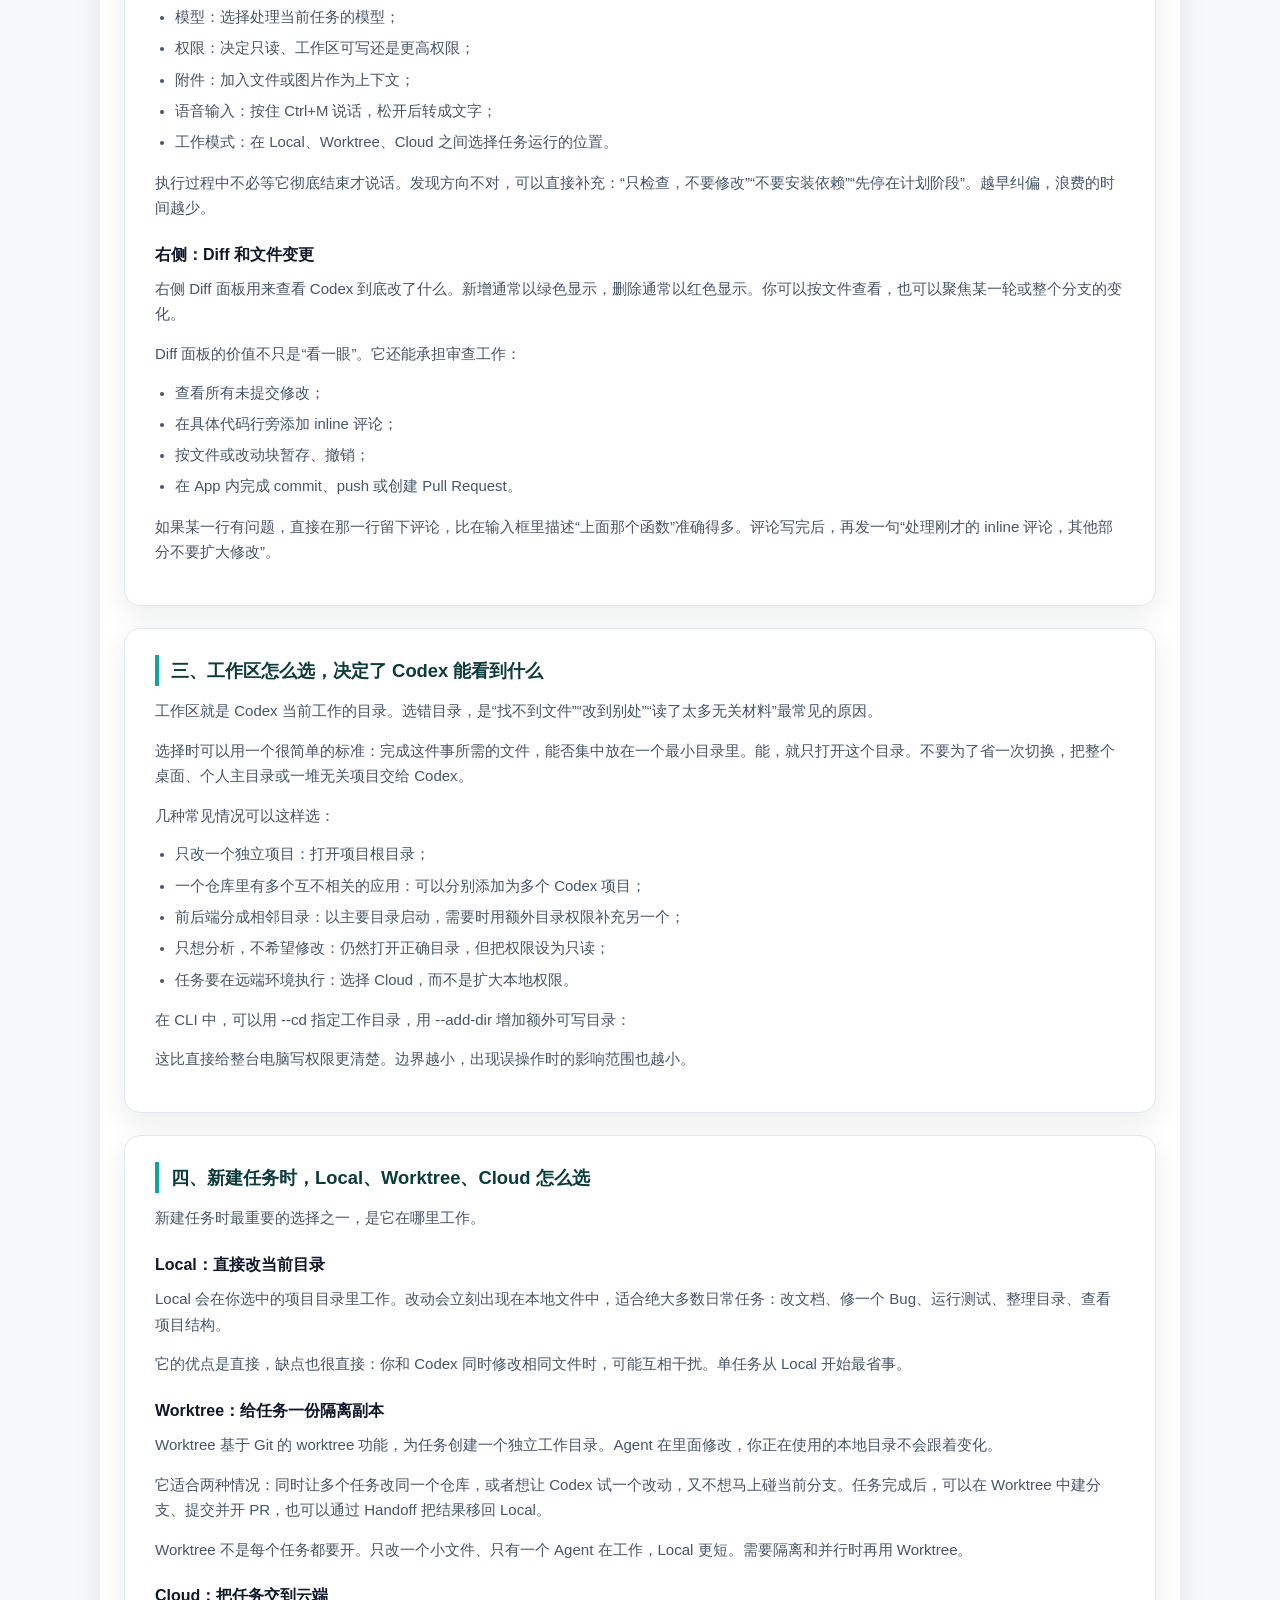
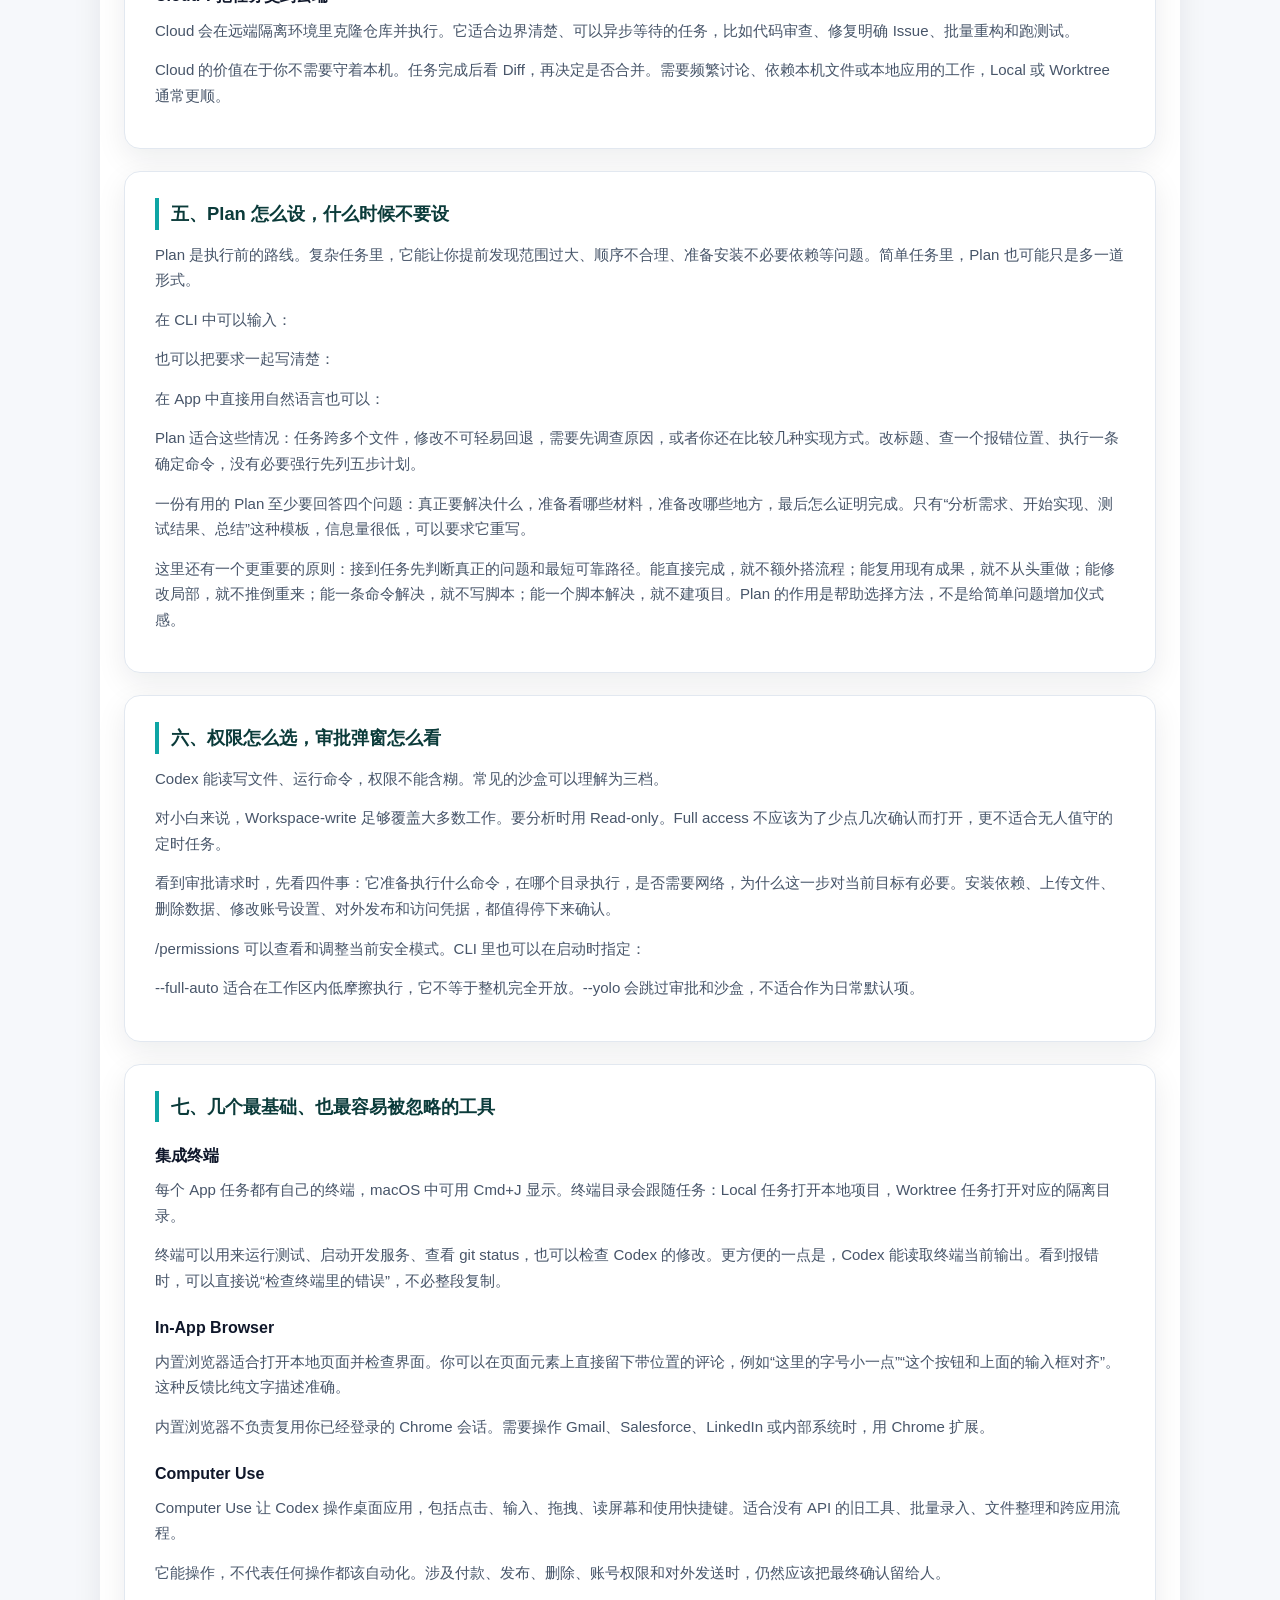
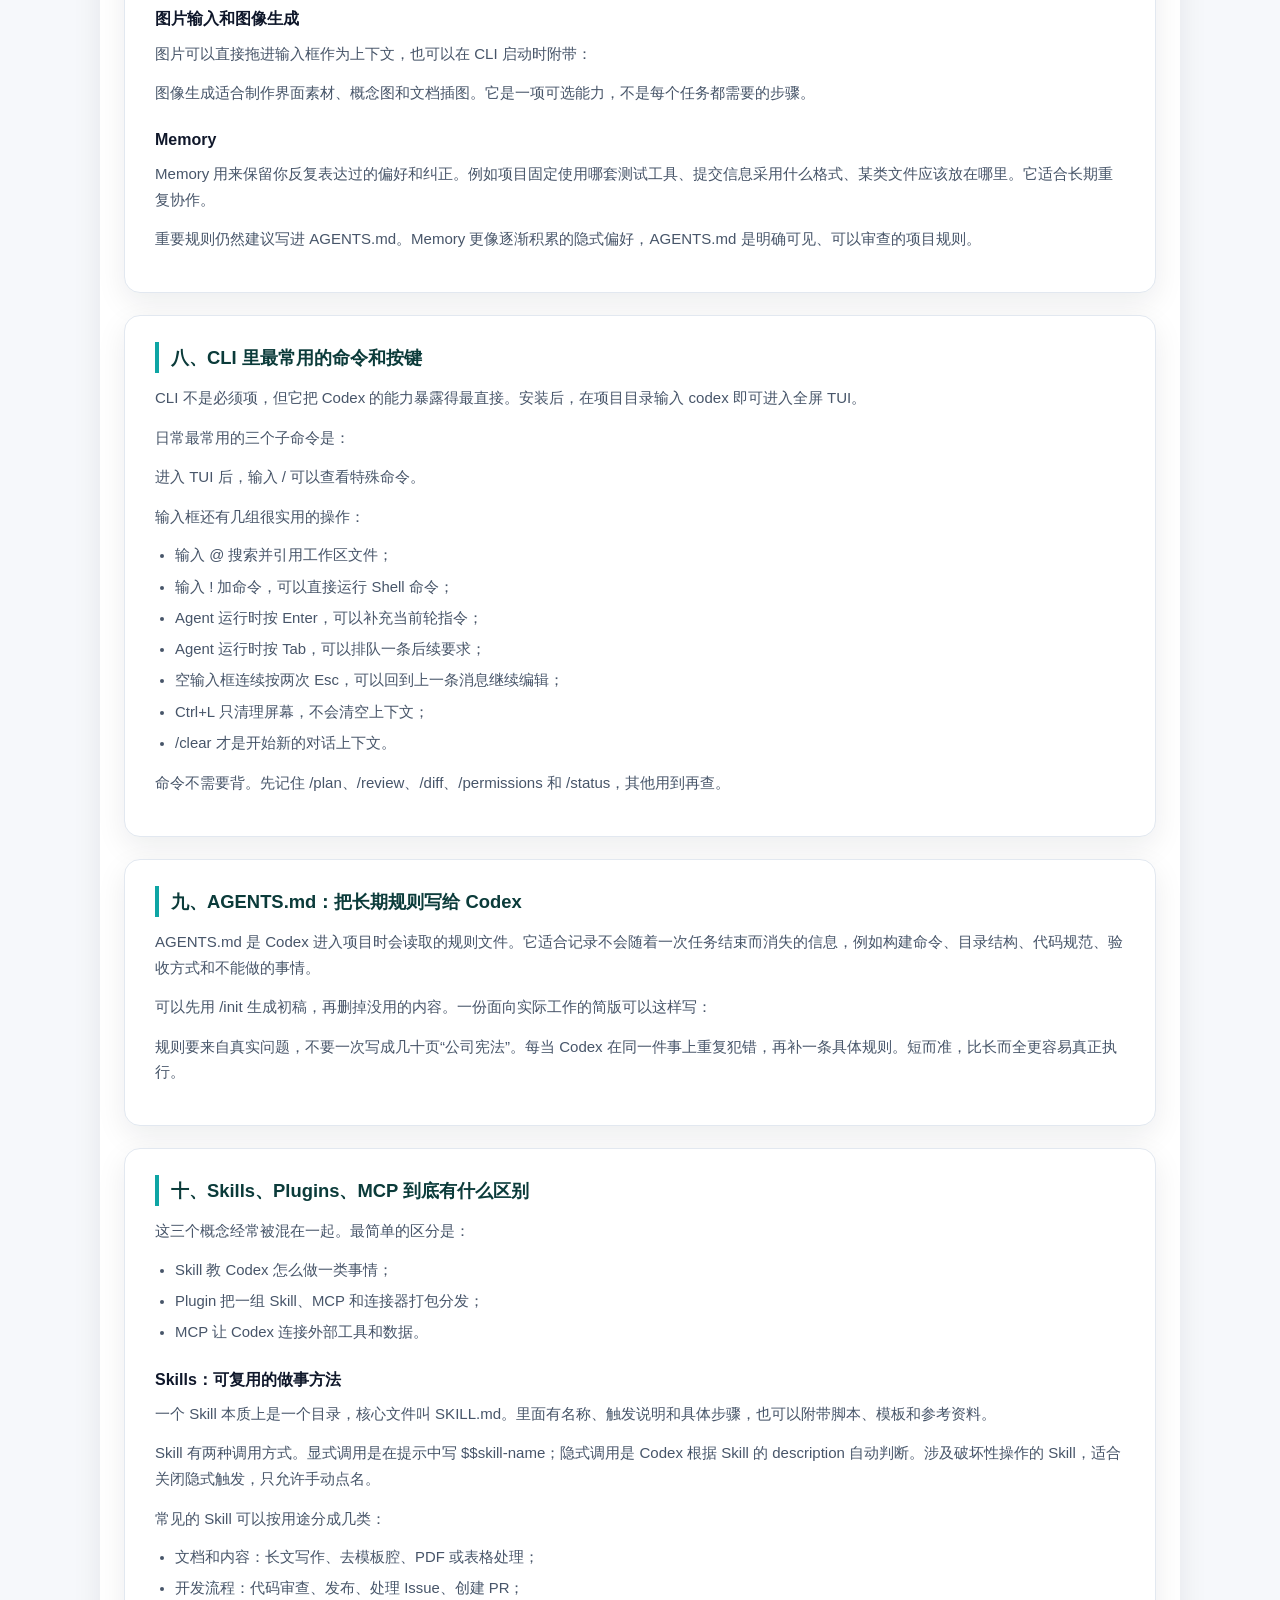
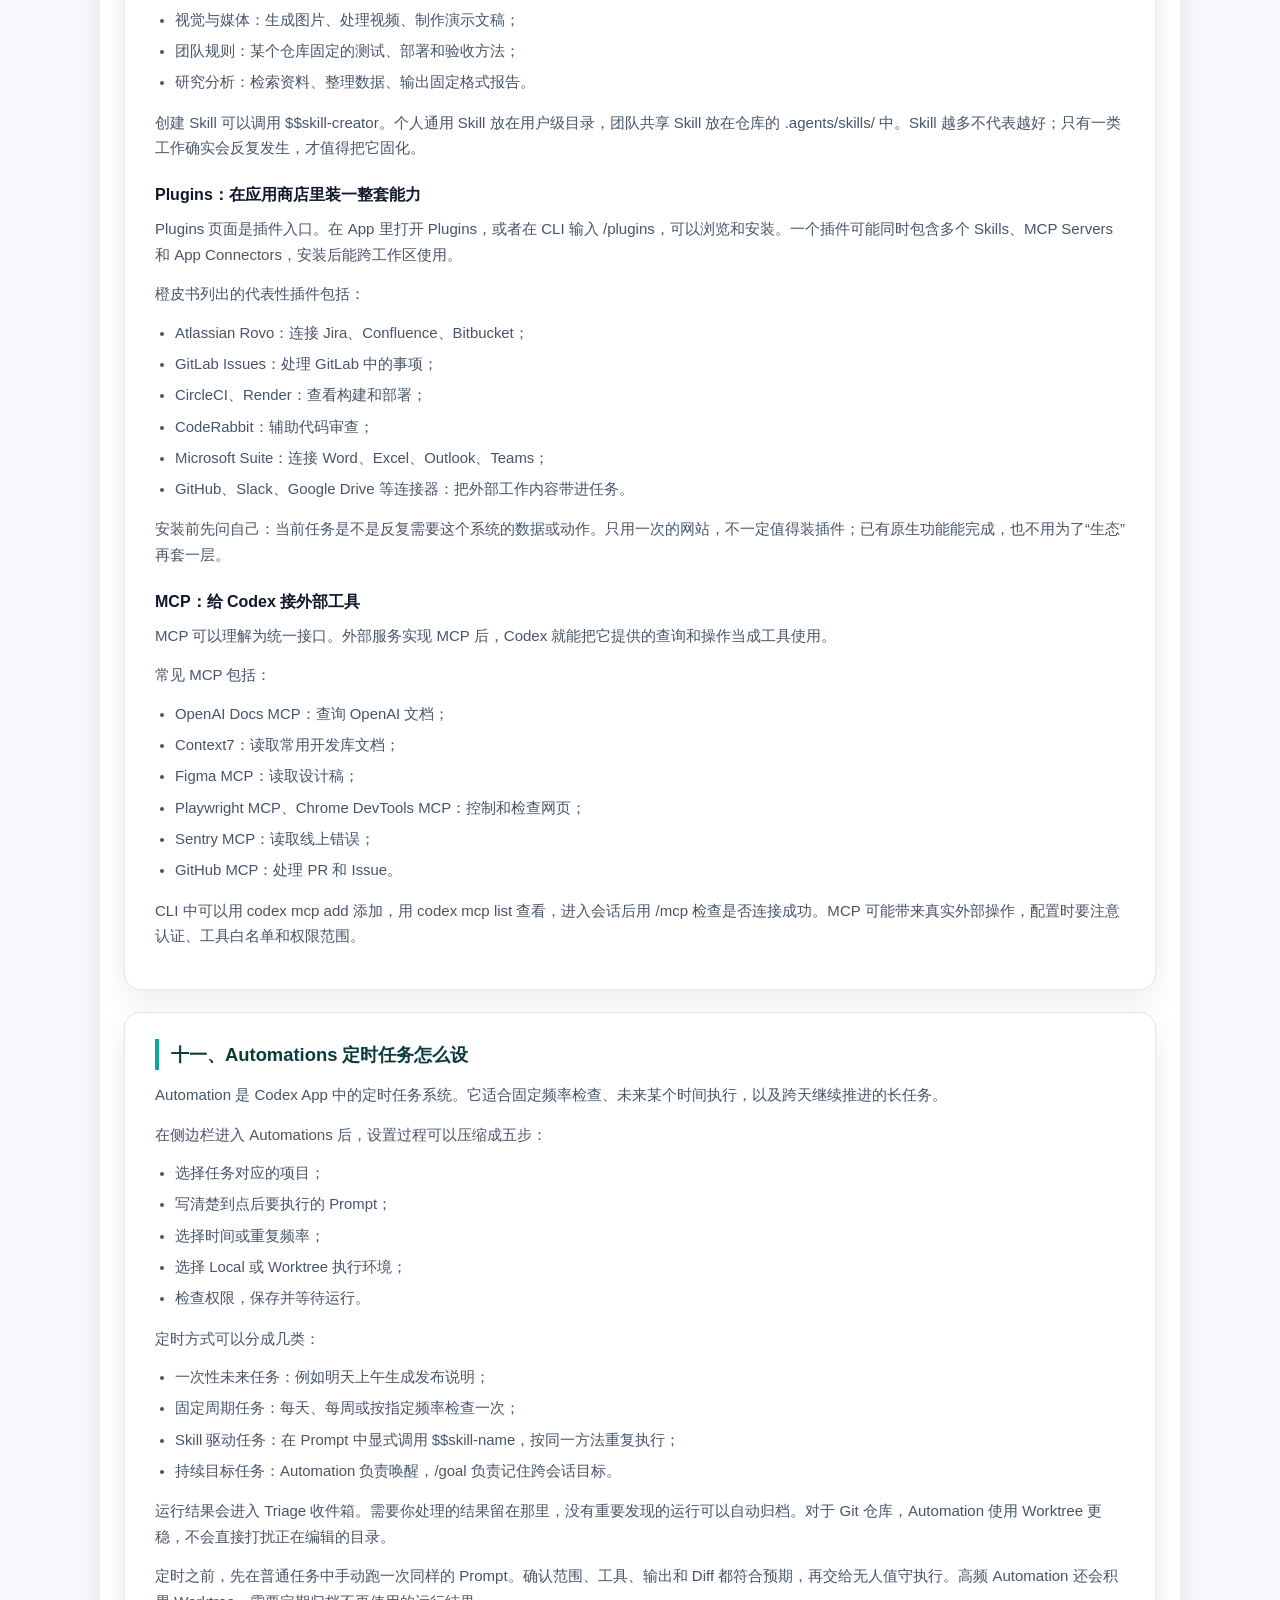
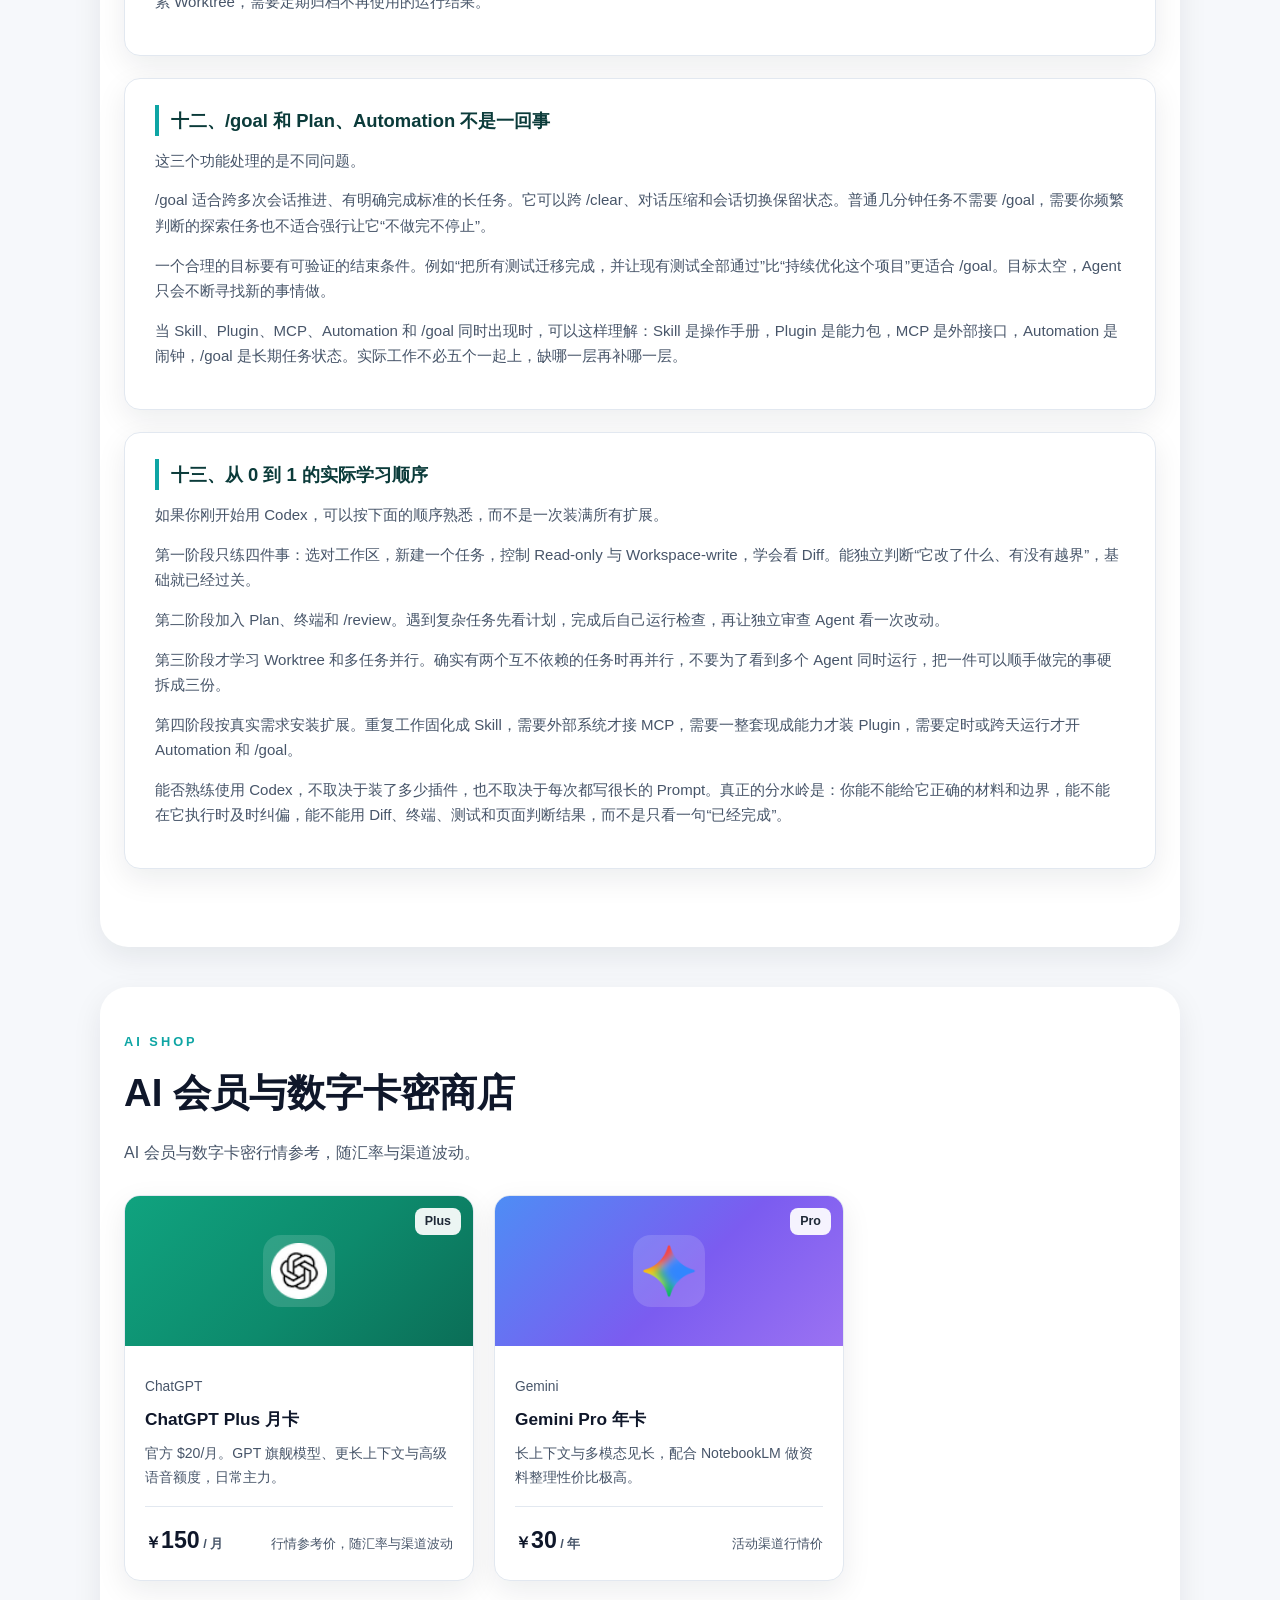
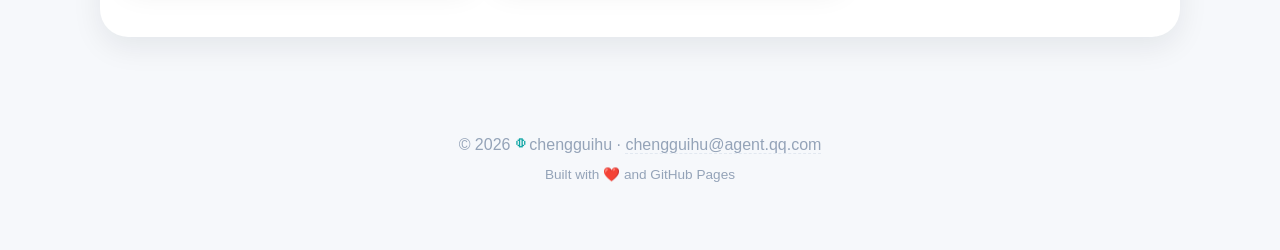
==== commit da0bab17: "Replace trending board with weekly semiconductor fab news (RSS aggregator, assets/fabnews.json); nav" ====
--- a/ai.html
+++ b/ai.html
@@ -5,7 +5,7 @@
   <meta name="viewport" content="width=device-width, initial-scale=1.0" />
   <title>AI 会员与数字卡密商店 | chengguihu</title>
   <meta name="description" content="AI 会员与数字卡密行情参考，附 Codex 从入门到精通万字笔记。" />
-  <link rel="stylesheet" href="css/style.css?v=20261007h" />
+  <link rel="stylesheet" href="css/style.css?v=20261007i" />
   <style>
     /* AI 页专用样式（仅本页生效） */
     .ai-grid { display: grid; grid-template-columns: repeat(auto-fit, minmax(280px, 1fr)); gap: 20px; max-width: 720px; }
@@ -84,7 +84,7 @@
       </div>
       <div class="nav-right">
         <nav class="nav-links">
-          <a href="index.html#hot">热榜</a>
+          <a href="index.html#hot">新闻</a>
           <a href="life.html">Life</a>
           <a href="articles.html">Work</a>
           <a href="ai.html">AI</a>
@@ -386,6 +386,6 @@
     <p class="footer-sub">Built with ❤️ and GitHub Pages</p>
   </footer>
 
-  <script src="js/main.js?v=20261007h"></script>
+  <script src="js/main.js?v=20261007i"></script>
 </body>
 </html>
--- a/css/style.css
+++ b/css/style.css
@@ -512,6 +512,18 @@
 }
 
 /* ---------- 热榜（首页板块 / hot.html 共用） ---------- */
+.hot-banner {
+  display: flex; align-items: center; gap: 14px; margin-bottom: 18px;
+  padding: 16px 20px; background: var(--surface); border: 1px solid var(--line);
+  border-radius: var(--radius); text-decoration: none;
+  transition: border-color .2s, transform .2s, box-shadow .2s;
+}
+.hot-banner:hover { border-color: var(--brand); transform: translateY(-2px); box-shadow: var(--shadow); }
+.hot-banner-icon { font-size: 1.7rem; flex-shrink: 0; }
+.hot-banner-body { min-width: 0; }
+.hot-banner-title { display: block; font-weight: 800; font-size: 1rem; color: var(--ink); }
+.hot-banner-desc { display: block; font-size: 0.82rem; color: var(--ink-faint); margin-top: 3px; }
+.hot-banner-go { margin-left: auto; color: var(--brand); font-weight: 800; font-size: 1.1rem; flex-shrink: 0; }
 .hot-board { display: grid; grid-template-columns: repeat(auto-fill, minmax(330px, 1fr)); gap: 18px; }
 .hot-board.single { grid-template-columns: 1fr; max-width: 720px; }
 .hot-col {
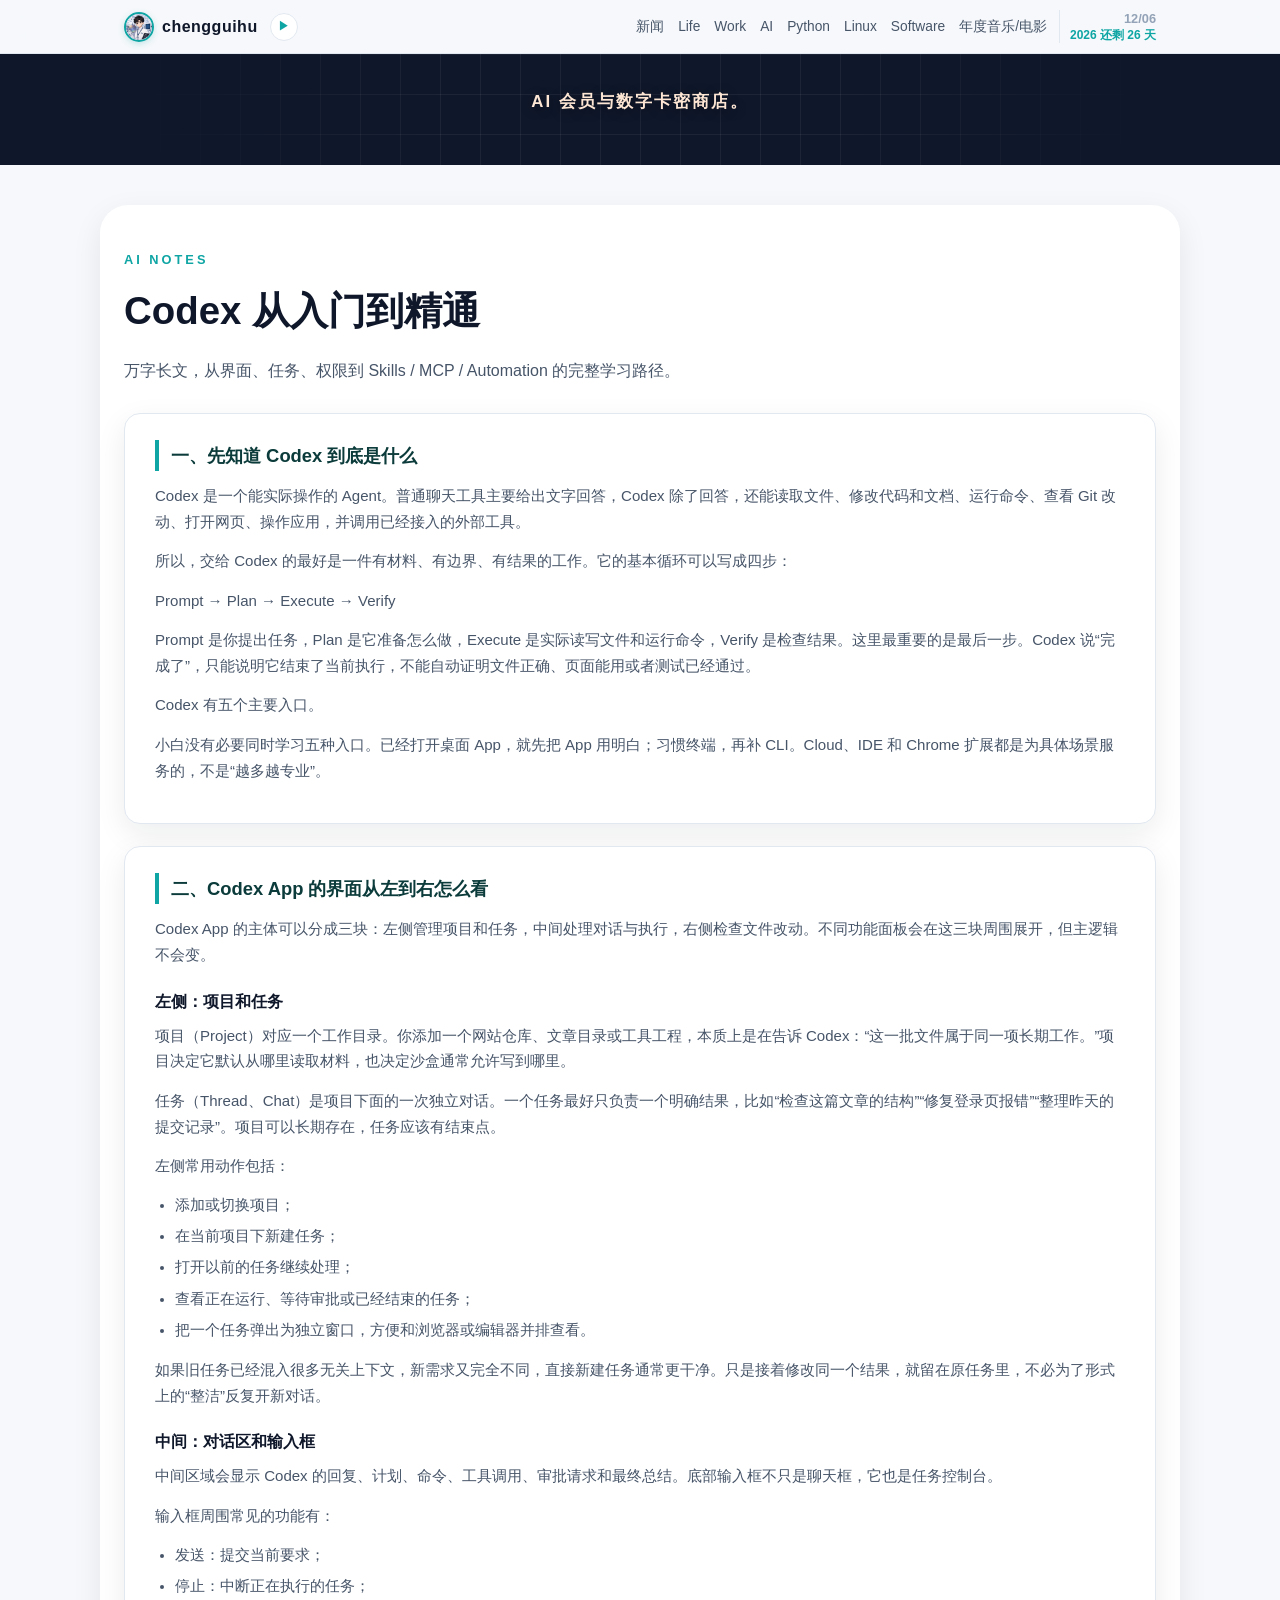
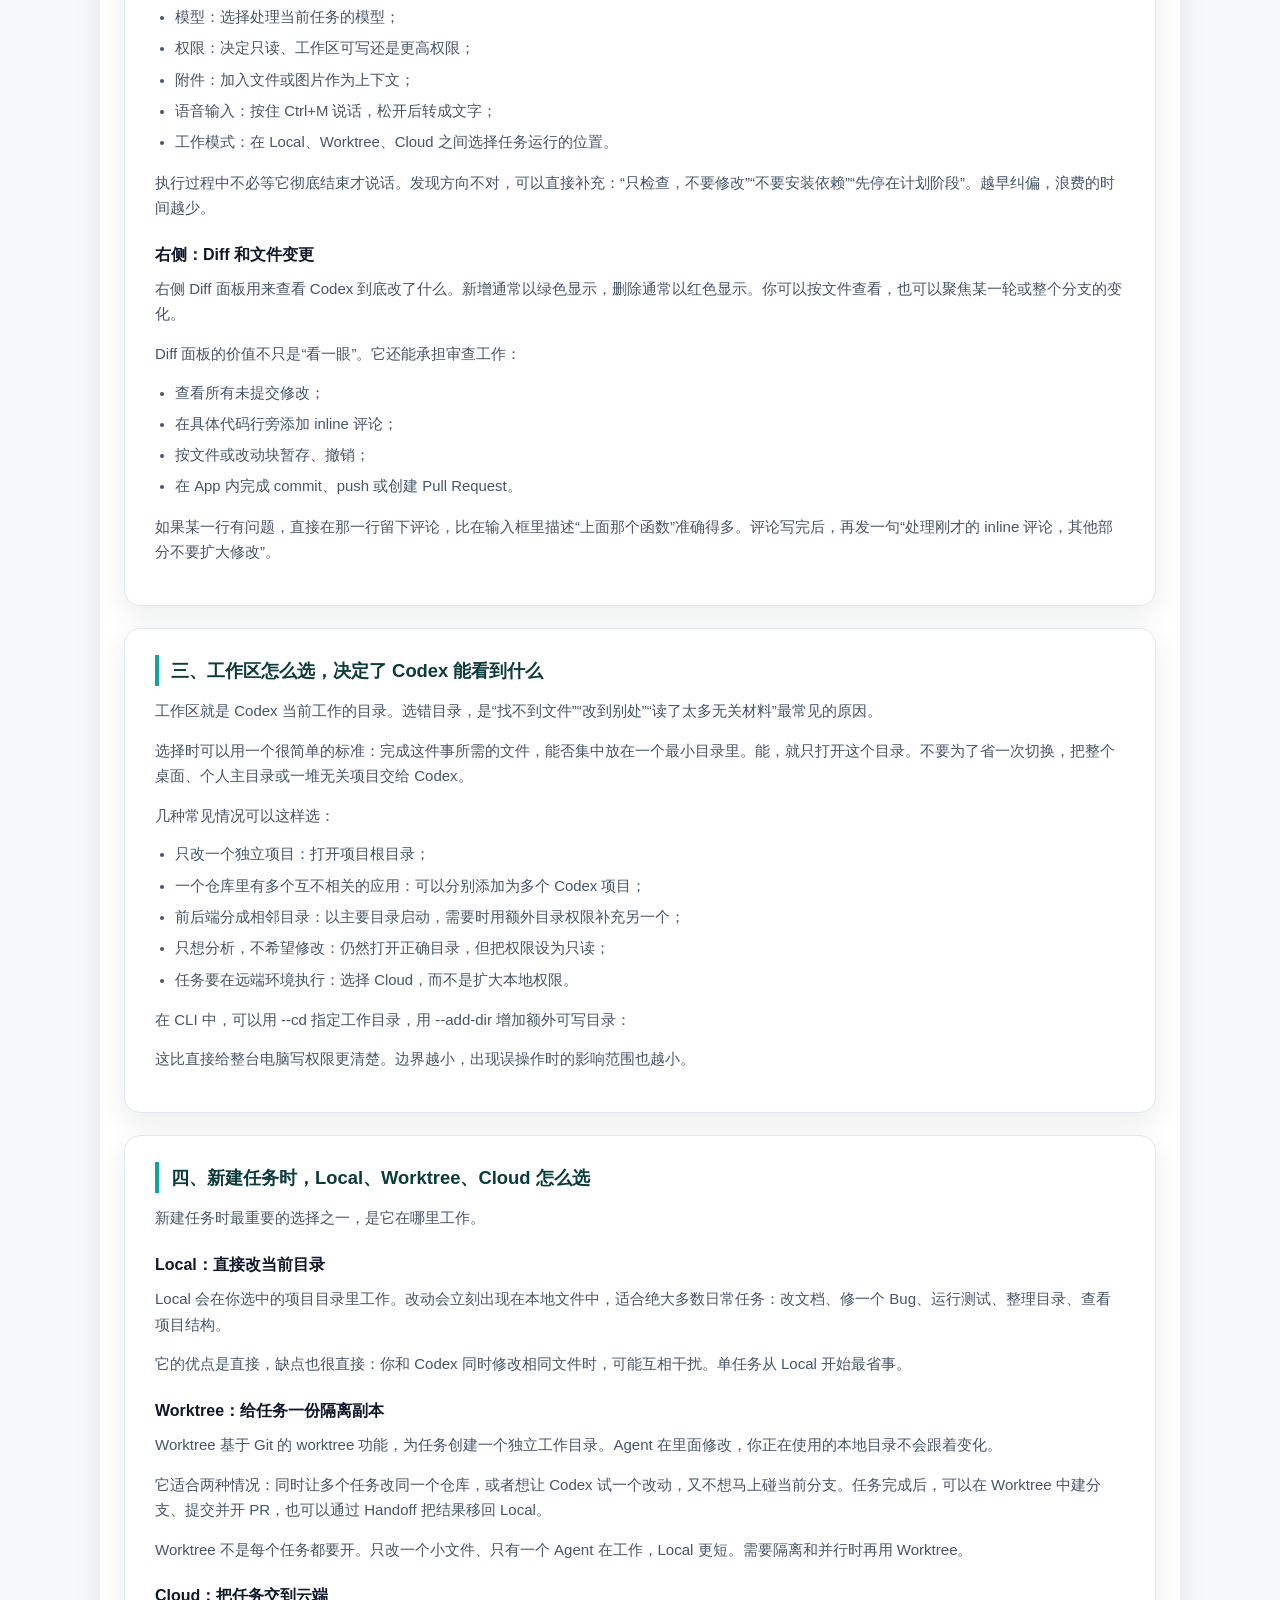
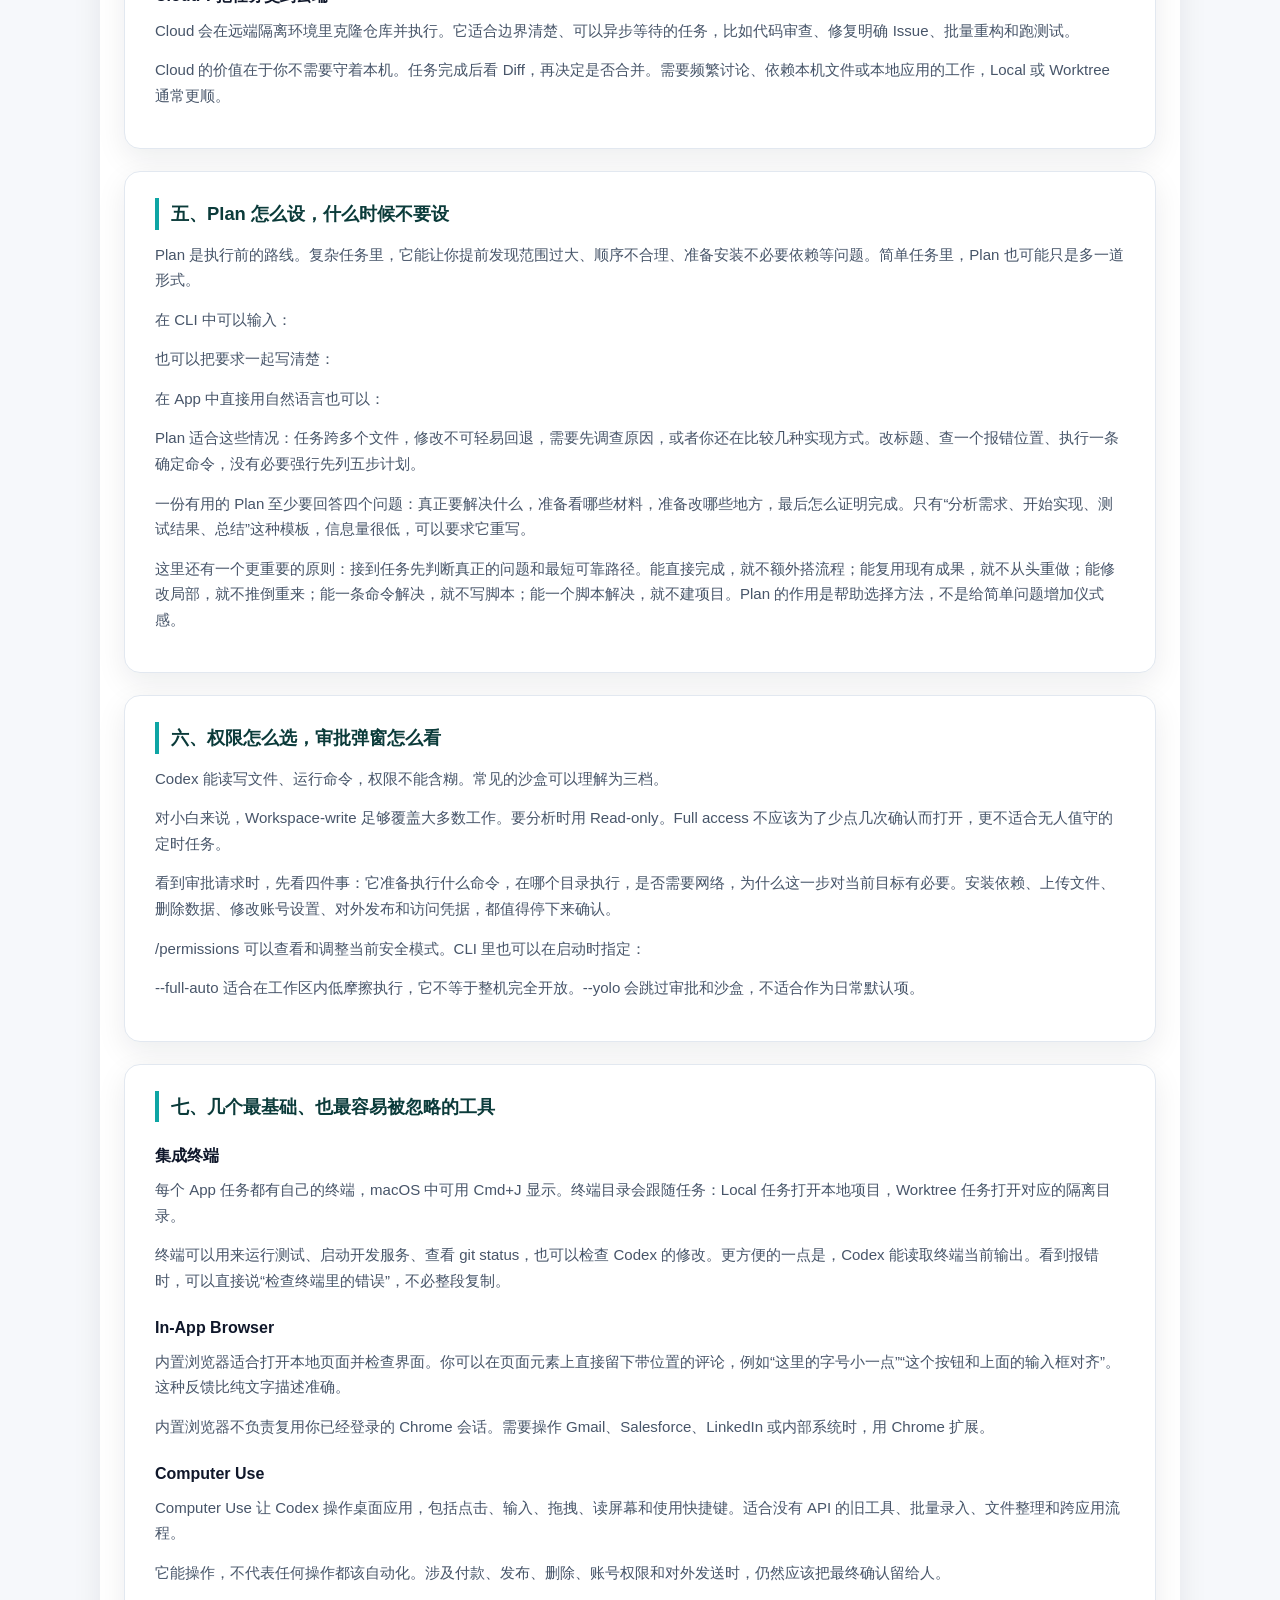
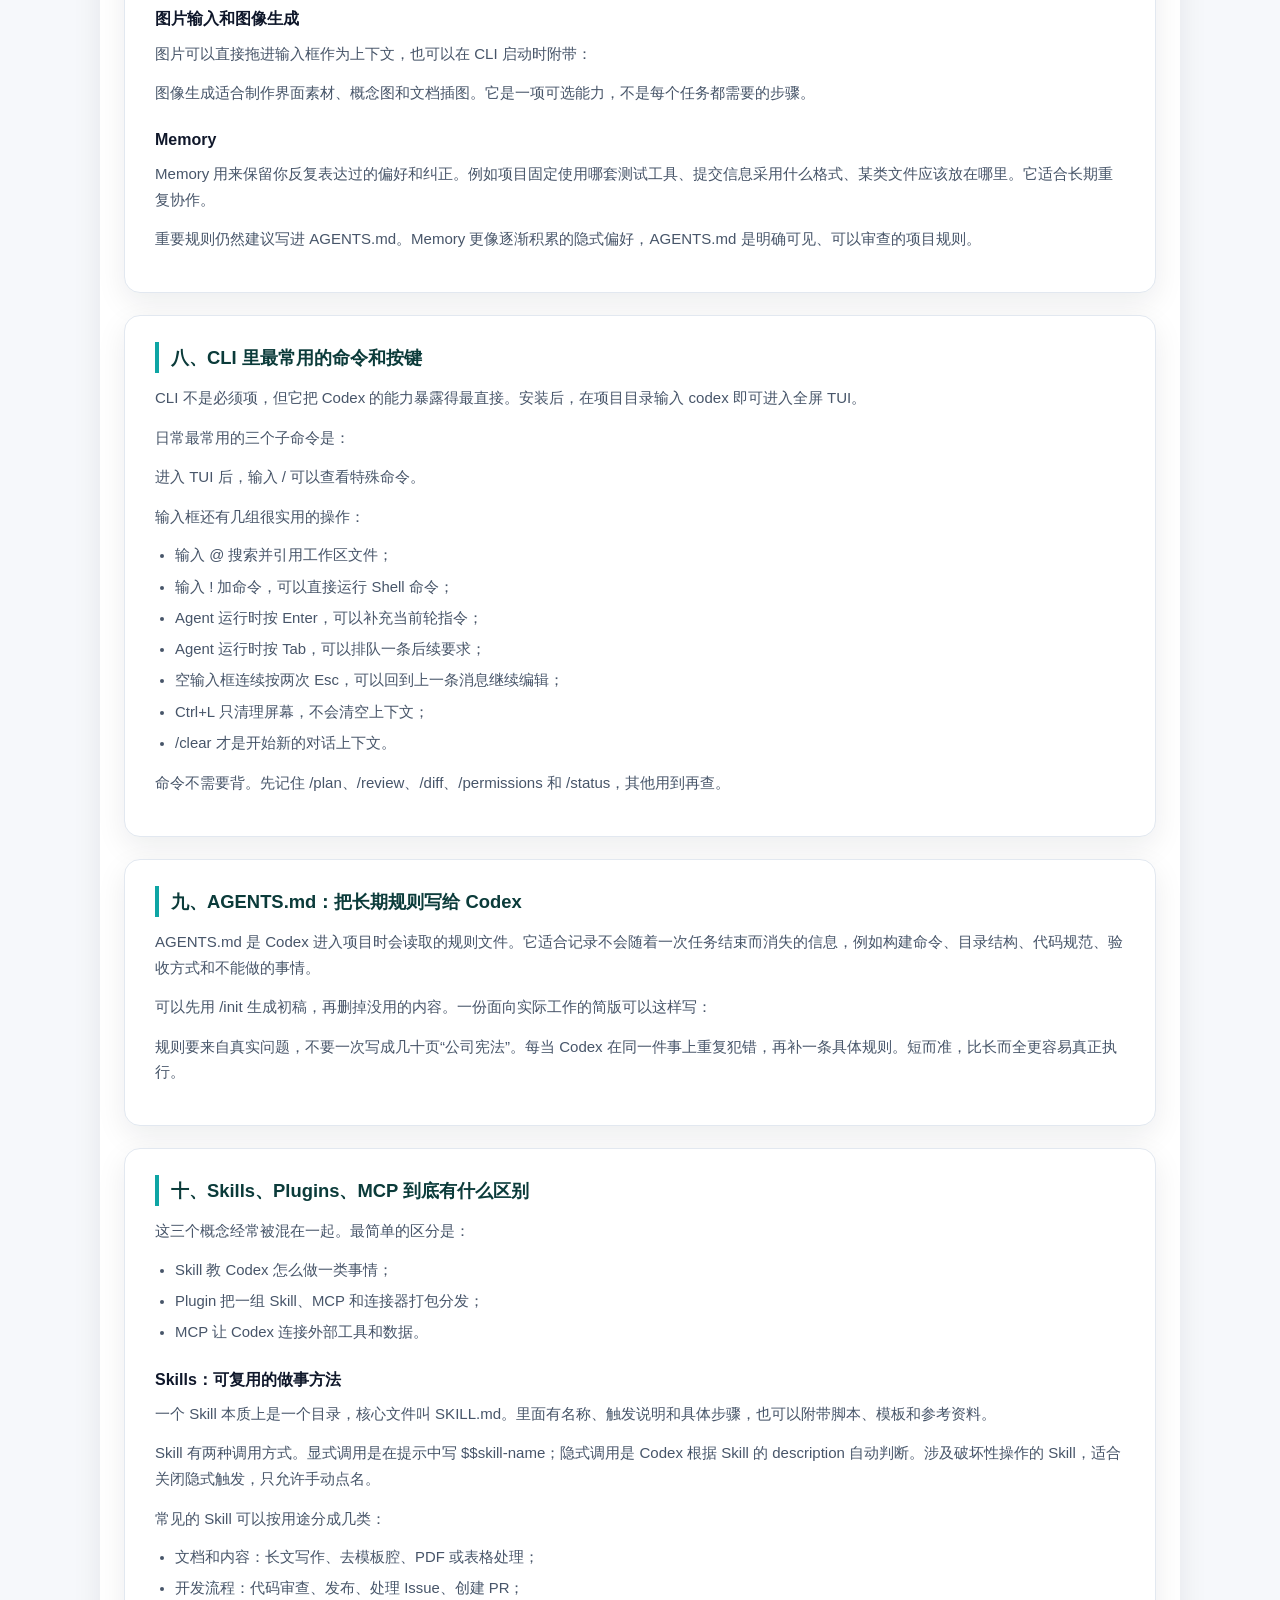
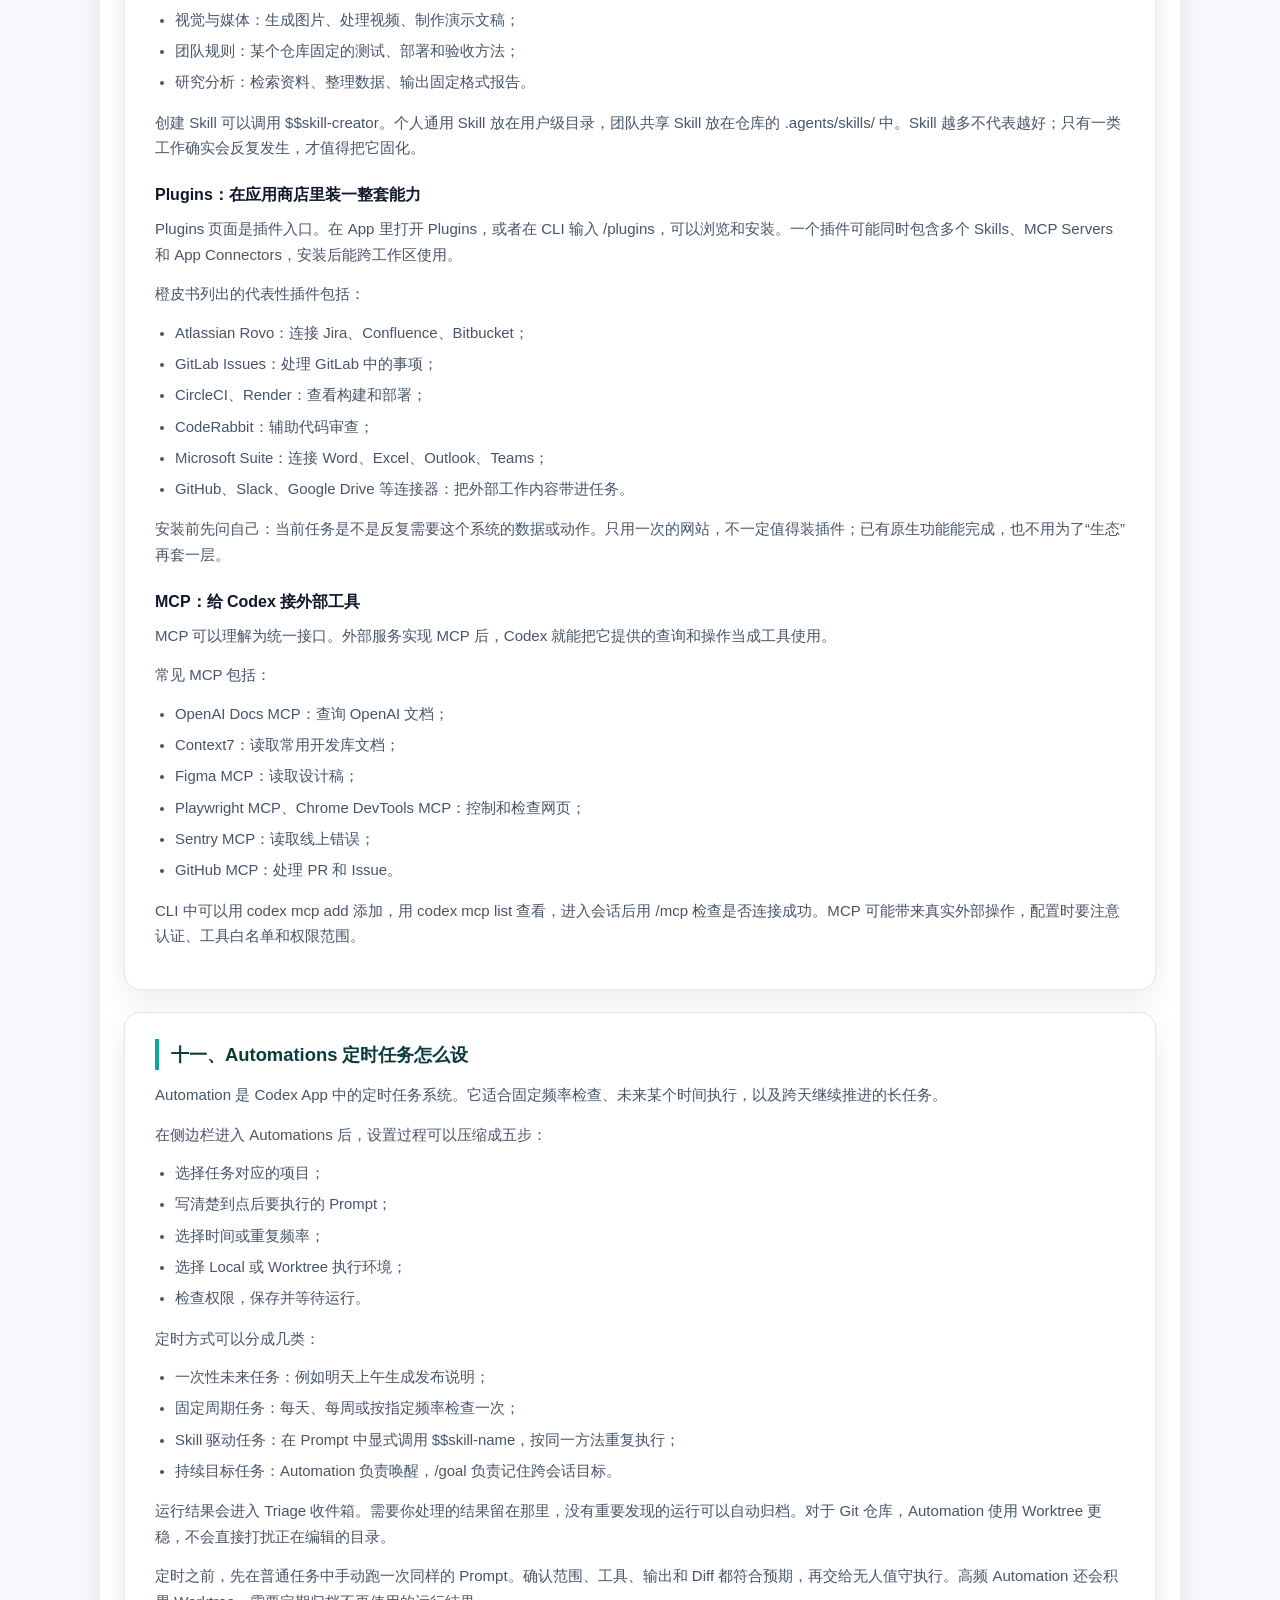
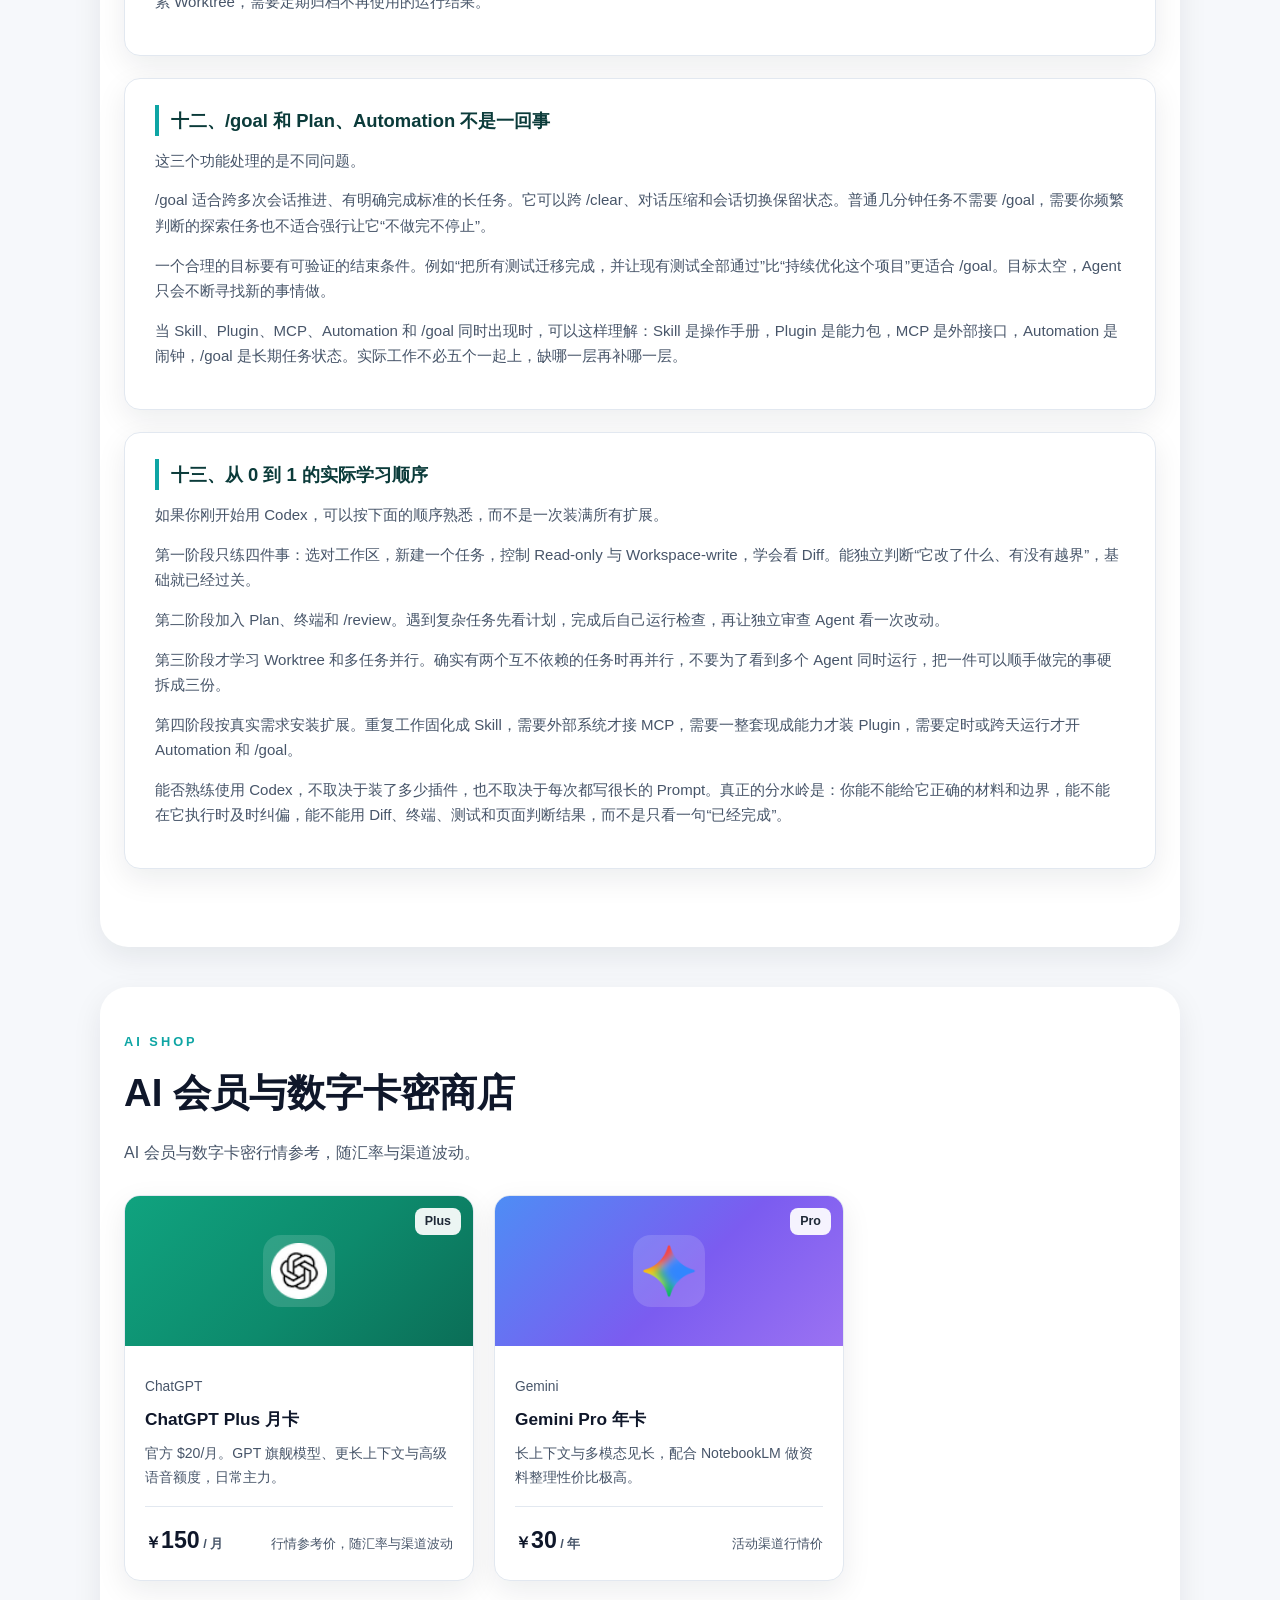
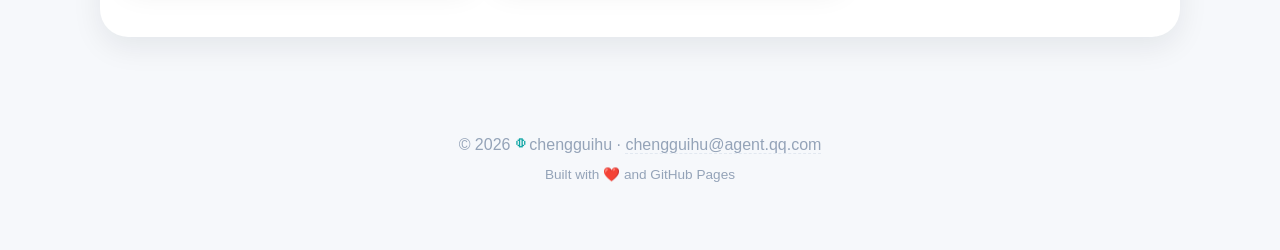
==== commit d1761cc0: "首页新闻板块改为常用网页集卡片排版，删除常用网页菜单及页面" ====
--- a/ai.html
+++ b/ai.html
@@ -5,7 +5,7 @@
   <meta name="viewport" content="width=device-width, initial-scale=1.0" />
   <title>AI 会员与数字卡密商店 | chengguihu</title>
   <meta name="description" content="AI 会员与数字卡密行情参考，附 Codex 从入门到精通万字笔记。" />
-  <link rel="stylesheet" href="css/style.css?v=20261007i" />
+  <link rel="stylesheet" href="css/style.css?v=20261024a" />
   <style>
     /* AI 页专用样式（仅本页生效） */
     .ai-grid { display: grid; grid-template-columns: repeat(auto-fit, minmax(280px, 1fr)); gap: 20px; max-width: 720px; }
@@ -84,13 +84,12 @@
       </div>
       <div class="nav-right">
         <nav class="nav-links">
-          <a href="index.html#hot">新闻</a>
+          <a href="index.html#webapps">新闻</a>
           <a href="life.html">Life</a>
           <a href="articles.html">Work</a>
           <a href="ai.html">AI</a>
           <a href="python.html">Python</a>
           <a href="linux.html">Linux</a>
-          <a href="webapps.html">常用网页</a>
           <a href="tools.html">Software</a>
           <a href="annual.html">年度音乐/电影</a>
         </nav>
--- a/css/style.css
+++ b/css/style.css
@@ -396,7 +396,12 @@
 
 /* ---------- 常用网页集 ---------- */
 .webapps-grid { display: grid; grid-template-columns: repeat(auto-fit, minmax(300px, 1fr)); gap: 20px; }
-.webapp-group { background: var(--bg); border: 1px solid var(--line); border-radius: var(--radius); padding: 22px; }
+.webapp-group {
+  background: var(--surface); border: 1px solid var(--line);
+  border-radius: var(--radius); padding: 22px;
+  box-shadow: var(--shadow); transition: border-color .2s;
+}
+.webapp-group:hover { border-color: var(--brand); }
 .webapp-group h3 { margin: 0 0 14px; font-size: 1.05rem; }
 .webapp-list { display: flex; flex-wrap: wrap; gap: 10px; }
 .webapp-chip {
